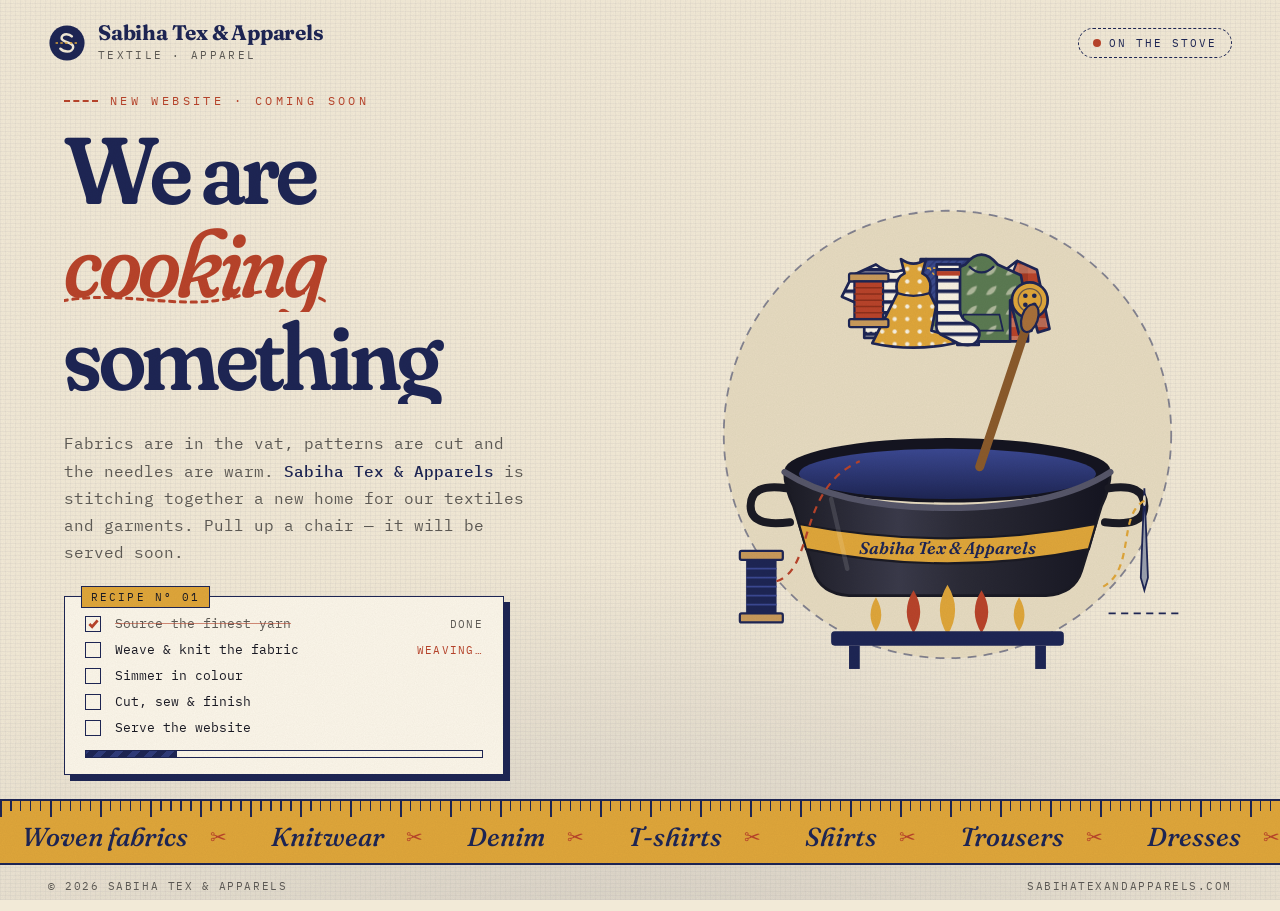
==== index.html @ 5efa870a "Add animated "We are cooking something" coming-soon page Textile and apparel items rise out of a dye" ====
<!doctype html>
<html lang="en">
<head>
  <meta charset="utf-8" />
  <meta name="viewport" content="width=device-width, initial-scale=1" />
  <title>Sabiha Tex &amp; Apparels — Something is cooking</title>
  <meta name="description" content="Sabiha Tex & Apparels — textiles and apparel. Our new website is being stitched together. Coming soon." />
  <meta name="theme-color" content="#1d2554" />
  <link rel="canonical" href="https://sabihatexandapparels.com/" />
  <meta property="og:title" content="Sabiha Tex & Apparels — We are cooking something" />
  <meta property="og:description" content="Textiles and apparel. Our new website is on the stove." />
  <meta property="og:url" content="https://sabihatexandapparels.com/" />
  <meta property="og:type" content="website" />
  <link rel="icon" href="favicon.svg" type="image/svg+xml" />
  <link rel="preconnect" href="https://fonts.googleapis.com" />
  <link rel="preconnect" href="https://fonts.gstatic.com" crossorigin />
  <link href="https://fonts.googleapis.com/css2?family=Fraunces:ital,opsz,wght,SOFT@0,9..144,400..800,100;1,9..144,400..800,100&family=IBM+Plex+Mono:wght@400;500&display=swap" rel="stylesheet" />
  <style>
    :root {
      --cotton: #f2ead7;
      --cotton-deep: #e6dbc1;
      --indigo: #1d2554;
      --indigo-soft: #2f3b7a;
      --madder: #b8432a;
      --turmeric: #dfa63a;
      --leaf: #5b7a52;
      --ink: #1a1a24;
      --muted: #5d5a55;
    }
    * { box-sizing: border-box; margin: 0; padding: 0; }
    html, body { height: 100%; }
    body {
      background: var(--cotton);
      color: var(--ink);
      font-family: "IBM Plex Mono", ui-monospace, monospace;
      overflow-x: hidden;
      min-height: 100svh;
      display: flex;
      flex-direction: column;
    }
    /* woven cotton texture */
    body::before {
      content: "";
      position: fixed; inset: 0; pointer-events: none; z-index: 0;
      background:
        repeating-linear-gradient(0deg, rgba(29,37,84,.035) 0 1px, transparent 1px 4px),
        repeating-linear-gradient(90deg, rgba(29,37,84,.03) 0 1px, transparent 1px 5px),
        radial-gradient(120% 80% at 50% 110%, rgba(29,37,84,.12), transparent 60%);
    }
    body::after {
      content: "";
      position: fixed; inset: 0; pointer-events: none; z-index: 50; opacity: .22; mix-blend-mode: multiply;
      background-image: url("data:image/svg+xml,%3Csvg xmlns='http://www.w3.org/2000/svg' width='160' height='160'%3E%3Cfilter id='n'%3E%3CfeTurbulence type='fractalNoise' baseFrequency='.9' numOctaves='2' stitchTiles='stitch'/%3E%3CfeColorMatrix values='0 0 0 0 0.4 0 0 0 0 0.35 0 0 0 0 0.3 0 0 0 .5 0'/%3E%3C/filter%3E%3Crect width='100%25' height='100%25' filter='url(%23n)'/%3E%3C/svg%3E");
    }

    header, main, footer { position: relative; z-index: 1; }

    header {
      display: flex; justify-content: space-between; align-items: center; gap: 16px;
      padding: 22px clamp(16px, 4vw, 48px);
      opacity: 0; animation: fadeDown .9s .1s ease-out forwards;
    }
    .brand { display: flex; align-items: center; gap: 12px; text-decoration: none; color: var(--indigo); }
    .brand svg { width: 38px; height: 38px; flex: none; }
    .brand b {
      font-family: "Fraunces", serif; font-weight: 700; font-size: clamp(17px, 2.2vw, 21px);
      letter-spacing: -.01em; line-height: 1; display: block;
    }
    .brand small { font-size: 10.5px; letter-spacing: .22em; text-transform: uppercase; color: var(--muted); }
    .status {
      display: inline-flex; align-items: center; gap: 8px;
      font-size: 11px; letter-spacing: .18em; text-transform: uppercase; color: var(--indigo);
      border: 1.5px dashed var(--indigo); border-radius: 999px; padding: 7px 14px; white-space: nowrap;
    }
    .status i { width: 8px; height: 8px; border-radius: 50%; background: var(--madder); animation: pulse 1.6s infinite; }

    main {
      flex: 1;
      display: grid;
      grid-template-columns: minmax(0, 1.05fr) minmax(0, 1fr);
      align-items: center;
      gap: clamp(16px, 4vw, 56px);
      padding: 8px clamp(16px, 5vw, 72px) 24px;
      max-width: 1320px; width: 100%; margin: 0 auto;
    }

    .eyebrow {
      font-size: 12px; letter-spacing: .28em; text-transform: uppercase; color: var(--madder);
      display: flex; align-items: center; gap: 12px; margin-bottom: 18px;
      opacity: 0; animation: fadeUp .8s .35s ease-out forwards;
    }
    .eyebrow::before { content: ""; width: 34px; border-top: 2px dashed var(--madder); }

    h1 {
      font-family: "Fraunces", serif;
      font-variation-settings: "SOFT" 100, "opsz" 144;
      font-weight: 600;
      font-size: clamp(46px, 7.4vw, 108px);
      line-height: .92;
      letter-spacing: -.035em;
      color: var(--indigo);
    }
    h1 .line { display: block; overflow: hidden; padding-bottom: .06em; }
    h1 .line span { display: inline-block; transform: translateY(105%); animation: rise-in 1s cubic-bezier(.2,.8,.2,1) forwards; }
    h1 .line:nth-child(1) span { animation-delay: .45s; }
    h1 .line:nth-child(2) span { animation-delay: .6s; }
    h1 .line:nth-child(3) span { animation-delay: .75s; }
    h1 em {
      font-style: italic; font-weight: 500; color: var(--madder);
      position: relative; display: inline-block;
    }
    .stitch-under {
      position: absolute; left: -2%; bottom: -.08em; width: 104%; height: .32em; overflow: visible;
    }
    .stitch-under path {
      fill: none; stroke: var(--madder); stroke-width: 3; stroke-linecap: round;
      stroke-dasharray: 9 7;
      -webkit-mask: none;
    }
    .stitch-under .reveal { stroke: var(--cotton); stroke-width: 7; stroke-dasharray: 520; stroke-dashoffset: 0; animation: unstitch 1.6s 1.3s ease-in-out forwards; }
    .dots::after { content: ""; animation: dots 1.8s steps(4) infinite; }

    .lede {
      margin-top: 26px; max-width: 46ch;
      font-size: clamp(14px, 1.35vw, 16px); line-height: 1.7; color: var(--muted);
      opacity: 0; animation: fadeUp .8s 1.1s ease-out forwards;
    }
    .lede strong { color: var(--indigo); font-weight: 500; }

    /* recipe card */
    .recipe {
      margin-top: 30px; max-width: 440px;
      background: #fbf6ea;
      border: 1.5px solid var(--indigo);
      box-shadow: 6px 6px 0 var(--indigo);
      padding: 18px 20px 16px;
      position: relative;
      opacity: 0; animation: fadeUp .8s 1.35s ease-out forwards;
    }
    .recipe::before {
      content: "RECIPE Nº 01"; position: absolute; top: -11px; left: 16px;
      background: var(--turmeric); color: var(--ink); font-size: 10.5px; letter-spacing: .2em; padding: 3px 9px;
      border: 1.5px solid var(--indigo);
    }
    .recipe ol { list-style: none; display: grid; gap: 9px; font-size: 13px; }
    .recipe li { display: grid; grid-template-columns: 20px 1fr auto; align-items: center; gap: 10px; color: var(--ink); }
    .recipe li .box {
      width: 16px; height: 16px; border: 1.5px solid var(--indigo); display: grid; place-items: center;
    }
    .recipe li .box svg { width: 11px; height: 11px; stroke: var(--madder); stroke-width: 3; fill: none; stroke-dasharray: 20; stroke-dashoffset: 20; }
    .recipe li.done .box svg { animation: tick .45s ease-out forwards; }
    .recipe li.done .txt { text-decoration: line-through; text-decoration-color: rgba(184,67,42,.6); color: var(--muted); }
    .recipe li .tag { font-size: 10.5px; letter-spacing: .12em; text-transform: uppercase; color: var(--muted); }
    .recipe li.active .tag { color: var(--madder); }
    .progress { margin-top: 14px; height: 8px; border: 1.5px solid var(--indigo); position: relative; overflow: hidden; }
    .progress b {
      position: absolute; inset: 0; width: 0%;
      background: repeating-linear-gradient(-45deg, var(--indigo) 0 6px, var(--indigo-soft) 6px 12px);
      transition: width .9s ease;
    }

    /* scene */
    .scene-wrap { position: relative; opacity: 0; animation: fadeIn 1.2s .5s ease-out forwards; }
    .scene { width: 100%; height: auto; display: block; max-height: 78svh; overflow: visible; }

    .garment { transform-box: fill-box; transform-origin: 50% 50%; animation: float-up 10s linear infinite; }
    .g1 { animation-delay: 0s; }
    .g2 { animation-delay: -1.7s; animation-duration: 11s; }
    .g3 { animation-delay: -3.4s; }
    .g4 { animation-delay: -5.1s; animation-duration: 12s; }
    .g5 { animation-delay: -6.8s; }
    .g6 { animation-delay: -8.5s; animation-duration: 11s; }
    .g7 { animation-delay: -4.2s; animation-duration: 9s; }
    .g8 { animation-delay: -9.3s; animation-duration: 10.5s; }

    .steam path { fill: none; stroke: var(--indigo); stroke-width: 3; stroke-linecap: round; opacity: 0; animation: steam 4.2s ease-in-out infinite; }
    .steam path:nth-child(2) { animation-delay: 1.4s; }
    .steam path:nth-child(3) { animation-delay: 2.8s; }

    .bubble { transform-box: fill-box; transform-origin: center; animation: bubble 2.4s ease-in infinite; opacity: 0; }
    .flame { transform-box: fill-box; transform-origin: 50% 100%; animation: flicker .5s ease-in-out infinite alternate; }
    .flame:nth-child(2) { animation-duration: .38s; }
    .flame:nth-child(3) { animation-duration: .45s; animation-delay: -.2s; }
    .flame:nth-child(4) { animation-duration: .42s; }
    .flame:nth-child(5) { animation-duration: .55s; animation-delay: -.1s; }
    .spoon { transform-box: view-box; transform-origin: 300px 330px; animation: stir 3.2s ease-in-out infinite; }
    .spool-thread { animation: unwind 3.2s linear infinite; }
    .needle { animation: sew 1.1s ease-in-out infinite; transform-box: fill-box; transform-origin: center; }
    .ripple { fill: none; stroke: #8f9ad1; stroke-width: 2; transform-box: fill-box; transform-origin: center; animation: ripple 3.2s ease-out infinite; opacity: 0; }
    .ripple.r2 { animation-delay: 1.6s; }
    .pot-shake { transform-box: view-box; transform-origin: 300px 470px; animation: jiggle 2.8s ease-in-out infinite; }

    /* tape measure marquee */
    footer { margin-top: auto; }
    .tape {
      background: var(--turmeric);
      border-top: 2px solid var(--indigo); border-bottom: 2px solid var(--indigo);
      overflow: hidden; position: relative;
    }
    .tape::before {
      content: ""; position: absolute; inset: 0 0 auto 0; height: 10px;
      background: repeating-linear-gradient(90deg, var(--indigo) 0 1.5px, transparent 1.5px 10px);
      -webkit-mask: linear-gradient(#000, #000); pointer-events: none;
    }
    .tape::after {
      content: ""; position: absolute; inset: 0 0 auto 0; height: 16px;
      background: repeating-linear-gradient(90deg, var(--indigo) 0 2px, transparent 2px 50px);
      pointer-events: none;
    }
    .tape-track { display: flex; width: max-content; animation: marquee 38s linear infinite; padding: 20px 0 10px; }
    .tape-track span {
      font-family: "Fraunces", serif; font-style: italic; font-weight: 500; font-size: clamp(18px, 2.2vw, 26px);
      color: var(--indigo); padding: 0 22px; white-space: nowrap; display: inline-flex; align-items: center; gap: 22px;
    }
    .tape-track span::after { content: "✂"; font-style: normal; font-size: .75em; color: var(--madder); }
    .foot {
      display: flex; justify-content: space-between; flex-wrap: wrap; gap: 8px 20px;
      padding: 14px clamp(16px, 4vw, 48px) 18px; font-size: 11px; letter-spacing: .14em; text-transform: uppercase; color: var(--muted);
    }

    /* keyframes */
    @keyframes fadeUp { from { opacity: 0; transform: translateY(14px); } to { opacity: 1; transform: none; } }
    @keyframes fadeDown { from { opacity: 0; transform: translateY(-10px); } to { opacity: 1; transform: none; } }
    @keyframes fadeIn { to { opacity: 1; } }
    @keyframes rise-in { to { transform: translateY(0); } }
    @keyframes unstitch { to { stroke-dashoffset: -520; } }
    @keyframes dots { 0% { content: ""; } 25% { content: "."; } 50% { content: ".."; } 75% { content: "..."; } }
    @keyframes pulse { 0%,100% { transform: scale(1); opacity: 1; } 50% { transform: scale(.6); opacity: .5; } }
    @keyframes tick { to { stroke-dashoffset: 0; } }
    @keyframes float-up {
      0%   { transform: translate(0, 250px) rotate(0deg) scale(.7); opacity: 0; }
      8%   { opacity: 1; }
      30%  { transform: translate(-22px, 120px) rotate(-9deg) scale(.95); }
      55%  { transform: translate(18px, 0px) rotate(8deg) scale(1); }
      80%  { transform: translate(-12px, -110px) rotate(-6deg) scale(1); opacity: 1; }
      100% { transform: translate(8px, -200px) rotate(5deg) scale(.95); opacity: 0; }
    }
    @keyframes steam {
      0% { opacity: 0; transform: translateY(20px); stroke-dashoffset: 0; }
      30% { opacity: .35; }
      100% { opacity: 0; transform: translateY(-90px); }
    }
    @keyframes bubble {
      0% { opacity: 0; transform: scale(.2); }
      40% { opacity: 1; }
      85% { opacity: 1; transform: scale(1.1); }
      100% { opacity: 0; transform: scale(1.6); }
    }
    @keyframes flicker { from { transform: scaleY(.8) scaleX(1.05); } to { transform: scaleY(1.15) scaleX(.92); } }
    @keyframes stir { 0%,100% { transform: rotate(-9deg); } 50% { transform: rotate(9deg); } }
    @keyframes unwind { to { stroke-dashoffset: -60; } }
    @keyframes sew { 0%,100% { transform: translateY(-6px); } 50% { transform: translateY(8px); } }
    @keyframes ripple { 0% { opacity: .9; transform: scale(.3); } 100% { opacity: 0; transform: scale(1.4); } }
    @keyframes jiggle { 0%,100% { transform: rotate(0); } 46% { transform: rotate(0); } 50% { transform: rotate(-.8deg); } 54% { transform: rotate(.8deg); } 58% { transform: rotate(0); } }
    @keyframes marquee { to { transform: translateX(-50%); } }

    @media (max-width: 860px) {
      main { grid-template-columns: 1fr; padding-top: 4px; }
      .scene-wrap { order: -1; max-width: 460px; margin: 0 auto; width: 100%; }
      .scene { max-height: 46svh; }
      .recipe { max-width: none; }
      .status span { display: none; }
    }
    @media (max-width: 420px) {
      .brand small { letter-spacing: .12em; }
    }
    @media (prefers-reduced-motion: reduce) {
      *, *::before, *::after { animation-duration: .01ms !important; animation-iteration-count: 1 !important; }
      .garment { animation: none; }
      .tape-track { animation: none; }
    }
  </style>
</head>
<body>
  <header>
    <a class="brand" href="/" aria-label="Sabiha Tex &amp; Apparels home">
      <svg viewBox="0 0 40 40" aria-hidden="true">
        <circle cx="20" cy="20" r="18.5" fill="#1d2554"/>
        <path d="M13 26c2 2.2 4.4 3 7.2 3 3.6 0 6.3-1.9 6.3-4.9 0-6-12.2-3.9-12.2-9.4 0-2.4 2.2-4 5.2-4 2.3 0 4.2.8 5.6 2.3" fill="none" stroke="#f2ead7" stroke-width="2.6" stroke-linecap="round"/>
        <path d="M8 20h24" stroke="#dfa63a" stroke-width="1.6" stroke-dasharray="2.5 2.5"/>
      </svg>
      <span>
        <b>Sabiha Tex &amp; Apparels</b>
        <small>Textile · Apparel</small>
      </span>
    </a>
    <div class="status" role="status"><i></i><span>On the stove</span></div>
  </header>

  <main>
    <section>
      <p class="eyebrow">New website · coming soon</p>
      <h1 aria-label="We are cooking something">
        <span class="line"><span>We are</span></span>
        <span class="line"><span><em>cooking
          <svg class="stitch-under" viewBox="0 0 400 30" preserveAspectRatio="none" aria-hidden="true">
            <path d="M4 18 C 90 6, 180 28, 260 14 S 380 12, 396 18"/>
            <path class="reveal" d="M4 18 C 90 6, 180 28, 260 14 S 380 12, 396 18"/>
          </svg></em></span></span>
        <span class="line"><span>something<span class="dots" aria-hidden="true"></span></span></span>
      </h1>
      <p class="lede">
        Fabrics are in the vat, patterns are cut and the needles are warm.
        <strong>Sabiha Tex &amp; Apparels</strong> is stitching together a new home for our
        textiles and garments. Pull up a chair — it will be served soon.
      </p>

      <div class="recipe" aria-label="Progress">
        <ol id="recipe">
          <li><span class="box"><svg viewBox="0 0 12 12"><path d="M1.5 6.5l3 3 6-7"/></svg></span><span class="txt">Source the finest yarn</span><span class="tag">done</span></li>
          <li><span class="box"><svg viewBox="0 0 12 12"><path d="M1.5 6.5l3 3 6-7"/></svg></span><span class="txt">Weave &amp; knit the fabric</span><span class="tag">done</span></li>
          <li><span class="box"><svg viewBox="0 0 12 12"><path d="M1.5 6.5l3 3 6-7"/></svg></span><span class="txt">Simmer in colour</span><span class="tag">done</span></li>
          <li><span class="box"><svg viewBox="0 0 12 12"><path d="M1.5 6.5l3 3 6-7"/></svg></span><span class="txt">Cut, sew &amp; finish</span><span class="tag">done</span></li>
          <li><span class="box"><svg viewBox="0 0 12 12"><path d="M1.5 6.5l3 3 6-7"/></svg></span><span class="txt">Serve the website</span><span class="tag">soon</span></li>
        </ol>
        <div class="progress" aria-hidden="true"><b id="bar"></b></div>
      </div>
    </section>

    <div class="scene-wrap" aria-hidden="true">
      <svg class="scene" viewBox="0 0 600 600" xmlns="http://www.w3.org/2000/svg">
        <defs>
          <pattern id="stripes" width="12" height="12" patternUnits="userSpaceOnUse" patternTransform="rotate(0)">
            <rect width="12" height="12" fill="#f7f1e2"/>
            <rect width="12" height="4" fill="#1d2554"/>
          </pattern>
          <pattern id="check" width="20" height="20" patternUnits="userSpaceOnUse">
            <rect width="20" height="20" fill="#b8432a"/>
            <rect width="10" height="20" fill="#9a3520" opacity=".7"/>
            <rect width="20" height="10" fill="#f2ead7" opacity=".28"/>
          </pattern>
          <pattern id="dots" width="14" height="14" patternUnits="userSpaceOnUse">
            <rect width="14" height="14" fill="#dfa63a"/>
            <circle cx="7" cy="7" r="2.4" fill="#f7f1e2"/>
          </pattern>
          <pattern id="denim" width="6" height="6" patternUnits="userSpaceOnUse" patternTransform="rotate(45)">
            <rect width="6" height="6" fill="#3a4a8c"/>
            <rect width="2" height="6" fill="#2f3b7a"/>
          </pattern>
          <pattern id="leafprint" width="22" height="22" patternUnits="userSpaceOnUse">
            <rect width="22" height="22" fill="#5b7a52"/>
            <path d="M5 16c3-8 9-10 12-10-1 6-5 11-12 10z" fill="#f2ead7" opacity=".55"/>
          </pattern>
          <linearGradient id="liquid" x1="0" y1="0" x2="0" y2="1">
            <stop offset="0" stop-color="#3b4892"/>
            <stop offset="1" stop-color="#1d2554"/>
          </linearGradient>
          <linearGradient id="potBody" x1="0" y1="0" x2="1" y2="0">
            <stop offset="0" stop-color="#1a1a24"/>
            <stop offset=".35" stop-color="#3a3a4a"/>
            <stop offset=".55" stop-color="#2a2a36"/>
            <stop offset="1" stop-color="#141420"/>
          </linearGradient>
          <clipPath id="aboveSurface">
            <rect x="-100" y="-200" width="800" height="545"/>
            <ellipse cx="300" cy="345" rx="158" ry="26"/>
          </clipPath>
        </defs>

        <!-- backdrop circle -->
        <circle cx="300" cy="300" r="250" fill="#e6dbc1"/>
        <circle cx="300" cy="300" r="250" fill="none" stroke="#1d2554" stroke-width="2" stroke-dasharray="10 8" opacity=".5"/>

        <!-- steam -->
        <g class="steam">
          <path d="M240 300 q-18 -30 0 -60 q18 -30 0 -60" stroke-dasharray="6 10"/>
          <path d="M300 290 q-18 -30 0 -60 q18 -30 0 -60"/>
          <path d="M360 300 q-18 -30 0 -60 q18 -30 0 -60" stroke-dasharray="6 10"/>
        </g>

        <g class="pot-shake">
          <!-- pot back rim + liquid -->
          <ellipse cx="300" cy="340" rx="182" ry="36" fill="#141420"/>
          <ellipse cx="300" cy="344" rx="166" ry="28" fill="url(#liquid)"/>
          <ellipse class="ripple" cx="300" cy="346" rx="80" ry="12"/>
          <ellipse class="ripple r2" cx="300" cy="346" rx="80" ry="12"/>

          <!-- rising garments, clipped at the dye surface -->
          <g clip-path="url(#aboveSurface)">
            <!-- T-shirt (stripes) -->
            <g transform="translate(240 150)">
              <g class="garment g1">
                <path d="M-20 -40 L-46 -28 L-58 -4 L-40 4 L-33 -7 L-33 42 L33 42 L33 -7 L40 4 L58 -4 L46 -28 L20 -40 Q0 -24 -20 -40Z" fill="url(#stripes)" stroke="#1d2554" stroke-width="3" stroke-linejoin="round"/>
                <path d="M-33 36 H33" stroke="#1d2554" stroke-width="1.5" stroke-dasharray="3 3"/>
              </g>
            </g>
            <!-- Shirt (check) -->
            <g transform="translate(360 150)">
              <g class="garment g2">
                <path d="M-18 -44 L-40 -34 L-54 32 L-41 36 L-30 -4 L-30 46 L30 46 L30 -4 L41 36 L54 32 L40 -34 L18 -44 L0 -30Z" fill="url(#check)" stroke="#1d2554" stroke-width="3" stroke-linejoin="round"/>
                <path d="M-18 -44 L0 -30 L-8 -18Z M18 -44 L0 -30 L8 -18Z" fill="#f2ead7" stroke="#1d2554" stroke-width="2.5" stroke-linejoin="round"/>
                <path d="M0 -30 V46" stroke="#1d2554" stroke-width="2"/>
                <circle cx="5" cy="-10" r="2.2" fill="#f2ead7"/><circle cx="5" cy="6" r="2.2" fill="#f2ead7"/><circle cx="5" cy="22" r="2.2" fill="#f2ead7"/><circle cx="5" cy="38" r="2.2" fill="#f2ead7"/>
              </g>
            </g>
            <!-- Trousers (denim) -->
            <g transform="translate(300 150)">
              <g class="garment g3">
                <path d="M-30 -46 L30 -46 L35 50 L11 50 L0 -8 L-11 50 L-35 50Z" fill="url(#denim)" stroke="#1d2554" stroke-width="3" stroke-linejoin="round"/>
                <path d="M-30 -36 H30" stroke="#dfa63a" stroke-width="2" stroke-dasharray="4 3"/>
                <path d="M-20 -36 q6 12 16 12 M20 -36 q-6 12 -16 12" fill="none" stroke="#dfa63a" stroke-width="1.6" stroke-dasharray="3 3"/>
              </g>
            </g>
            <!-- Dress (dots) -->
            <g transform="translate(262 150)">
              <g class="garment g4">
                <path d="M-14 -46 L-10 -30 Q-22 -24 -18 -8 L-46 48 Q0 58 46 48 L18 -8 Q22 -24 10 -30 L14 -46 Q0 -36 -14 -46Z" fill="url(#dots)" stroke="#1d2554" stroke-width="3" stroke-linejoin="round"/>
                <path d="M-18 -8 Q0 -2 18 -8" fill="none" stroke="#1d2554" stroke-width="2.5"/>
              </g>
            </g>
            <!-- Hoodie (leaf print) -->
            <g transform="translate(338 150)">
              <g class="garment g5">
                <path d="M-18 -40 Q0 -62 18 -40 L44 -28 L56 34 L42 38 L32 0 L32 46 L-32 46 L-32 0 L-42 38 L-56 34 L-44 -28Z" fill="url(#leafprint)" stroke="#1d2554" stroke-width="3" stroke-linejoin="round"/>
                <path d="M-14 -38 Q0 -24 14 -38" fill="none" stroke="#1d2554" stroke-width="2.5"/>
                <path d="M-20 16 H20 L24 34 H-24Z" fill="none" stroke="#1d2554" stroke-width="2"/>
              </g>
            </g>
            <!-- Thread spool -->
            <g transform="translate(212 150)">
              <g class="garment g6">
                <rect x="-22" y="-30" width="44" height="9" rx="2" fill="#c89a5b" stroke="#1d2554" stroke-width="2.5"/>
                <rect x="-22" y="21" width="44" height="9" rx="2" fill="#c89a5b" stroke="#1d2554" stroke-width="2.5"/>
                <rect x="-16" y="-21" width="32" height="42" fill="#b8432a" stroke="#1d2554" stroke-width="2.5"/>
                <path d="M-16 -14 H16 M-16 -7 H16 M-16 0 H16 M-16 7 H16 M-16 14 H16" stroke="#8c2f1b" stroke-width="1.5"/>
              </g>
            </g>
            <!-- Button -->
            <g transform="translate(392 150)">
              <g class="garment g7">
                <circle r="20" fill="#dfa63a" stroke="#1d2554" stroke-width="3"/>
                <circle r="13" fill="none" stroke="#1d2554" stroke-width="1.5" opacity=".6"/>
                <circle cx="-5" cy="-5" r="2.6" fill="#1d2554"/><circle cx="5" cy="-5" r="2.6" fill="#1d2554"/>
                <circle cx="-5" cy="5" r="2.6" fill="#1d2554"/><circle cx="5" cy="5" r="2.6" fill="#1d2554"/>
              </g>
            </g>
            <!-- Sock -->
            <g transform="translate(300 150)">
              <g class="garment g8">
                <path d="M-12 -40 H14 V10 Q14 22 26 26 Q40 32 34 44 Q28 54 12 48 L-8 38 Q-14 34 -12 24Z" fill="url(#stripes)" stroke="#1d2554" stroke-width="3" stroke-linejoin="round"/>
                <path d="M-12 -30 H14" stroke="#b8432a" stroke-width="5"/>
              </g>
            </g>
          </g>

          <!-- bubbles on surface -->
          <circle class="bubble" cx="230" cy="348" r="7" fill="none" stroke="#9aa5de" stroke-width="2" style="animation-delay:.2s"/>
          <circle class="bubble" cx="372" cy="342" r="5" fill="none" stroke="#9aa5de" stroke-width="2" style="animation-delay:1.1s"/>
          <circle class="bubble" cx="318" cy="356" r="6" fill="none" stroke="#9aa5de" stroke-width="2" style="animation-delay:1.7s"/>
          <circle class="bubble" cx="268" cy="336" r="4" fill="none" stroke="#9aa5de" stroke-width="2" style="animation-delay:.7s"/>

          <!-- wooden spoon stirring -->
          <g class="spoon">
            <path d="M388 180 L336 336" stroke="#8a5a2b" stroke-width="10" stroke-linecap="round"/>
            <path d="M388 180 L336 336" stroke="#1d2554" stroke-width="10" stroke-linecap="round" fill="none" opacity=".0"/>
            <ellipse cx="392" cy="170" rx="9" ry="16" transform="rotate(18 392 170)" fill="#a8703a" stroke="#1d2554" stroke-width="2.5"/>
          </g>

          <!-- pot front -->
          <path d="M118 342 Q118 360 128 380 L150 452 Q158 478 190 480 L410 480 Q442 478 450 452 L472 380 Q482 360 482 342 Q420 382 300 382 Q180 382 118 342Z" fill="url(#potBody)" stroke="#1a1a24" stroke-width="3"/>
          <path d="M118 342 Q180 382 300 382 Q420 382 482 342" fill="none" stroke="#565669" stroke-width="7" stroke-linecap="round"/>
          <!-- label band -->
          <path d="M134 400 Q300 432 466 400 L458 428 Q300 460 142 428Z" fill="#dfa63a" stroke="#1a1a24" stroke-width="2.5"/>
          <text x="300" y="434" text-anchor="middle" font-family="Fraunces, serif" font-style="italic" font-weight="600" font-size="19" fill="#1d2554">Sabiha Tex &amp; Apparels</text>
          <!-- handles -->
          <path d="M120 360 q-40 -6 -40 20 q0 24 44 18" fill="none" stroke="#1a1a24" stroke-width="9" stroke-linecap="round"/>
          <path d="M480 360 q40 -6 40 20 q0 24 -44 18" fill="none" stroke="#1a1a24" stroke-width="9" stroke-linecap="round"/>
          <path d="M170 372 L188 450" stroke="#ffffff" stroke-width="5" stroke-linecap="round" opacity=".12"/>
        </g>

        <!-- stove + flames -->
        <g>
          <g>
            <path class="flame" d="M220 520 q-12 -18 0 -38 q12 20 0 38z" fill="#dfa63a"/>
            <path class="flame" d="M262 522 q-15 -24 0 -48 q15 24 0 48z" fill="#b8432a"/>
            <path class="flame" d="M300 524 q-17 -28 0 -56 q17 28 0 56z" fill="#dfa63a"/>
            <path class="flame" d="M338 522 q-15 -24 0 -48 q15 24 0 48z" fill="#b8432a"/>
            <path class="flame" d="M380 520 q-12 -18 0 -38 q12 20 0 38z" fill="#dfa63a"/>
          </g>
          <rect x="170" y="520" width="260" height="16" rx="4" fill="#1d2554"/>
          <rect x="190" y="536" width="12" height="26" fill="#1d2554"/>
          <rect x="398" y="536" width="12" height="26" fill="#1d2554"/>
        </g>

        <!-- spool with thread running on the side -->
        <g transform="translate(92 470)">
          <rect x="-24" y="-40" width="48" height="10" rx="2" fill="#c89a5b" stroke="#1d2554" stroke-width="2.5"/>
          <rect x="-24" y="30" width="48" height="10" rx="2" fill="#c89a5b" stroke="#1d2554" stroke-width="2.5"/>
          <rect x="-17" y="-30" width="34" height="60" fill="#1d2554"/>
          <path d="M-17 -20 H17 M-17 -10 H17 M-17 0 H17 M-17 10 H17 M-17 20 H17" stroke="#3b4892" stroke-width="2"/>
          <path class="spool-thread" d="M17 -6 C 60 -20, 40 -110, 110 -140" fill="none" stroke="#b8432a" stroke-width="2.5" stroke-dasharray="8 7"/>
        </g>
        <!-- needle sewing on the right -->
        <g transform="translate(520 430)">
          <g class="needle">
            <path d="M0 -70 L4 30 L0 44 L-4 30Z" fill="#9aa0ae" stroke="#1d2554" stroke-width="2"/>
            <ellipse cx="0" cy="-56" rx="1.6" ry="6" fill="#e6dbc1"/>
          </g>
          <path d="M0 -56 C -30 -40, -10 20, -46 40" fill="none" stroke="#dfa63a" stroke-width="2.5" stroke-dasharray="7 6"/>
          <path d="M-40 70 H40" stroke="#1d2554" stroke-width="2" stroke-dasharray="8 6"/>
        </g>
      </svg>
    </div>
  </main>

  <footer>
    <div class="tape" aria-hidden="true">
      <div class="tape-track">
        <span>Woven fabrics</span><span>Knitwear</span><span>Denim</span><span>T-shirts</span><span>Shirts</span><span>Trousers</span><span>Dresses</span><span>Hoodies</span><span>Yarn &amp; thread</span><span>Finishing</span>
        <span>Woven fabrics</span><span>Knitwear</span><span>Denim</span><span>T-shirts</span><span>Shirts</span><span>Trousers</span><span>Dresses</span><span>Hoodies</span><span>Yarn &amp; thread</span><span>Finishing</span>
      </div>
    </div>
    <div class="foot">
      <span>© <span id="yr">2026</span> Sabiha Tex &amp; Apparels</span>
      <span>sabihatexandapparels.com</span>
    </div>
  </footer>

  <script>
    document.getElementById("yr").textContent = new Date().getFullYear();
    // Recipe steps tick off one by one, then loop.
    (function () {
      var items = Array.prototype.slice.call(document.querySelectorAll("#recipe li"));
      var bar = document.getElementById("bar");
      var reduce = window.matchMedia && window.matchMedia("(prefers-reduced-motion: reduce)").matches;
      var tags = ["done", "done", "done", "done", "soon"];
      var labels = ["sourcing…", "weaving…", "simmering…", "stitching…", "plating…"];
      function render(step) {
        items.forEach(function (li, i) {
          var tag = li.querySelector(".tag");
          li.classList.toggle("done", i < step && i < 4);
          li.classList.toggle("active", i === step);
          tag.textContent = i < step ? tags[i] : i === step ? labels[i] : "";
        });
        bar.style.width = Math.min(92, step * 23) + "%";
      }
      if (reduce) { render(4); return; }
      var step = 0;
      render(step);
      setTimeout(function loop() {
        step = step >= 4 ? 0 : step + 1;
        render(step);
        setTimeout(loop, step === 4 ? 4200 : 1500);
      }, 1800);
    })();
  </script>
</body>
</html>
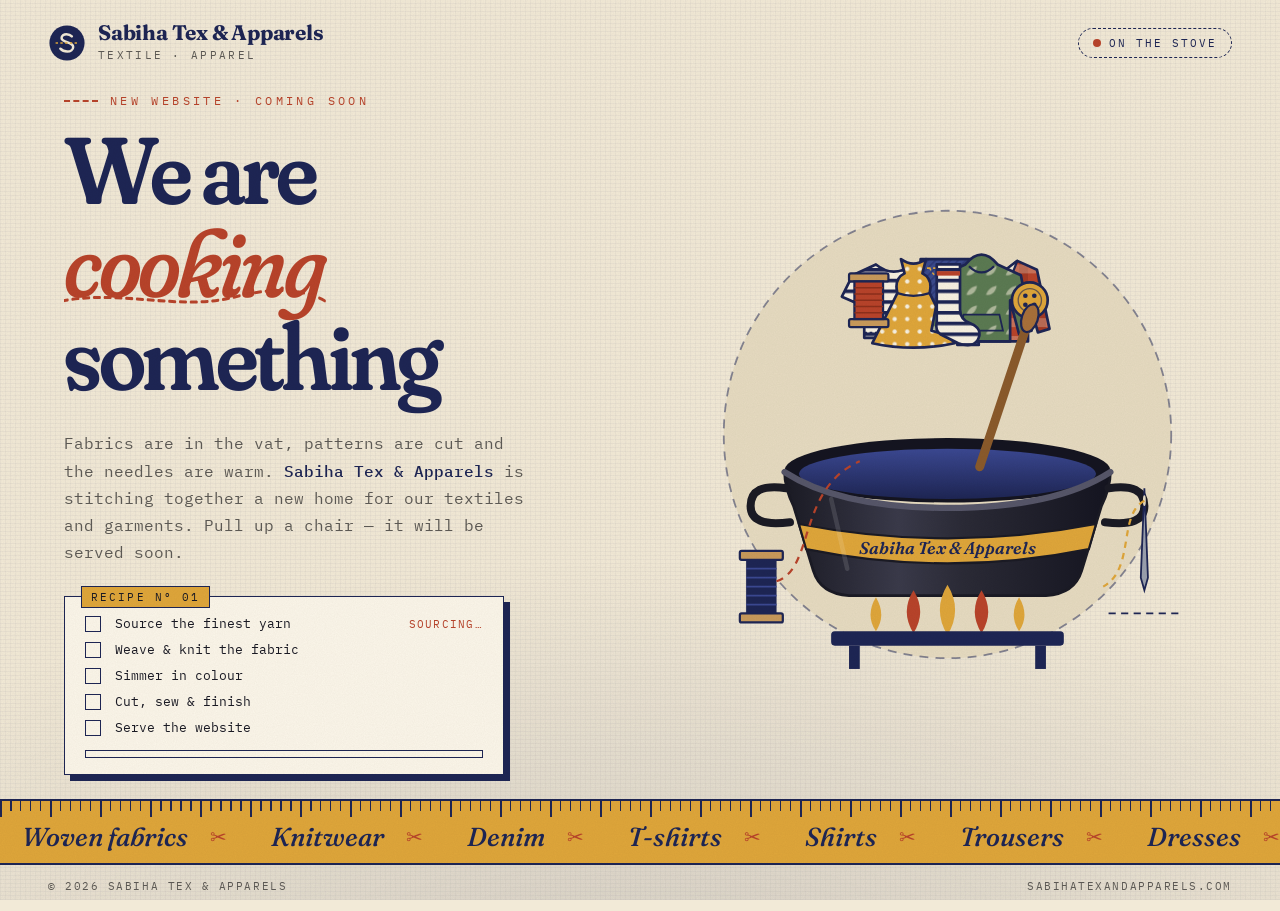
==== commit d2e70443: "Fix clipped descenders in headline reveal animation Co-Authored-By: Claude Opus 5 <noreply@anthropic" ====
--- a/index.html
+++ b/index.html
@@ -100,7 +100,7 @@
       letter-spacing: -.035em;
       color: var(--indigo);
     }
-    h1 .line { display: block; overflow: hidden; padding-bottom: .06em; }
+    h1 .line { display: block; overflow: hidden; padding-bottom: .2em; margin-bottom: -.14em; }
     h1 .line span { display: inline-block; transform: translateY(105%); animation: rise-in 1s cubic-bezier(.2,.8,.2,1) forwards; }
     h1 .line:nth-child(1) span { animation-delay: .45s; }
     h1 .line:nth-child(2) span { animation-delay: .6s; }
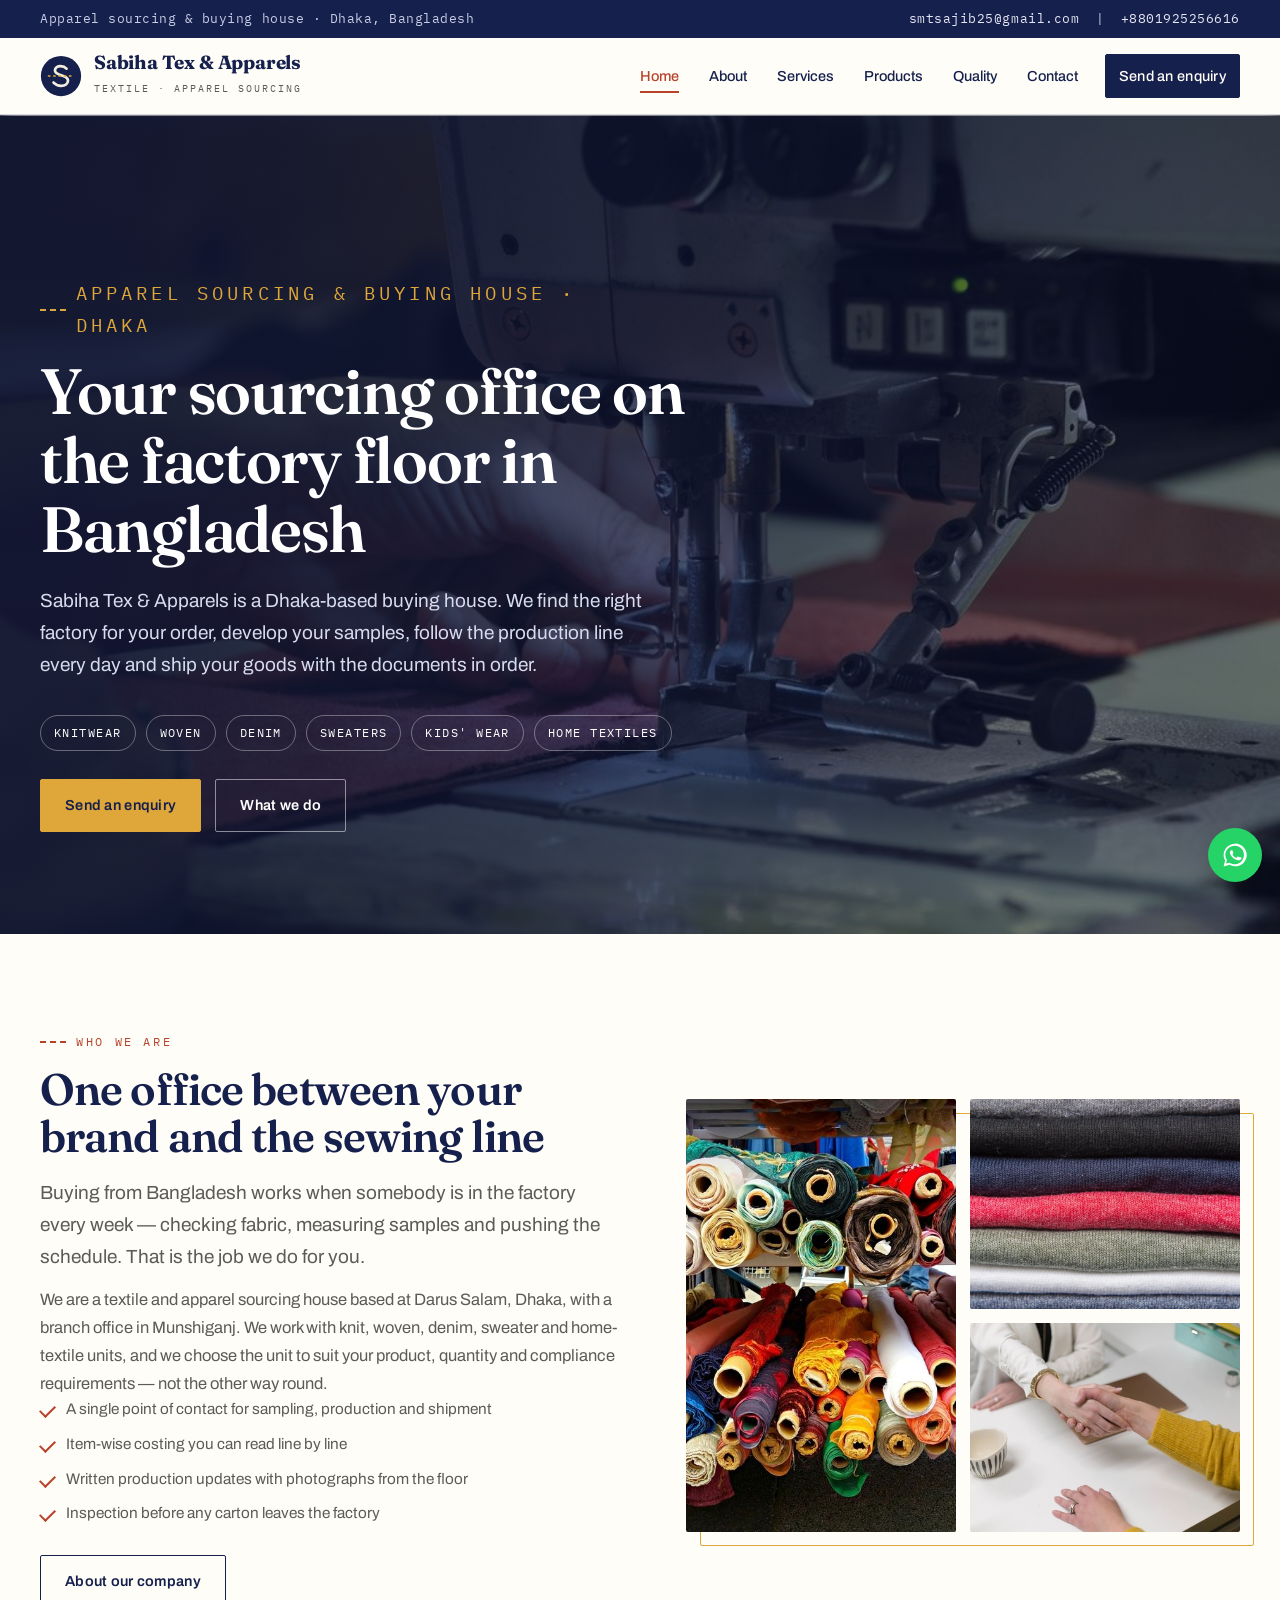
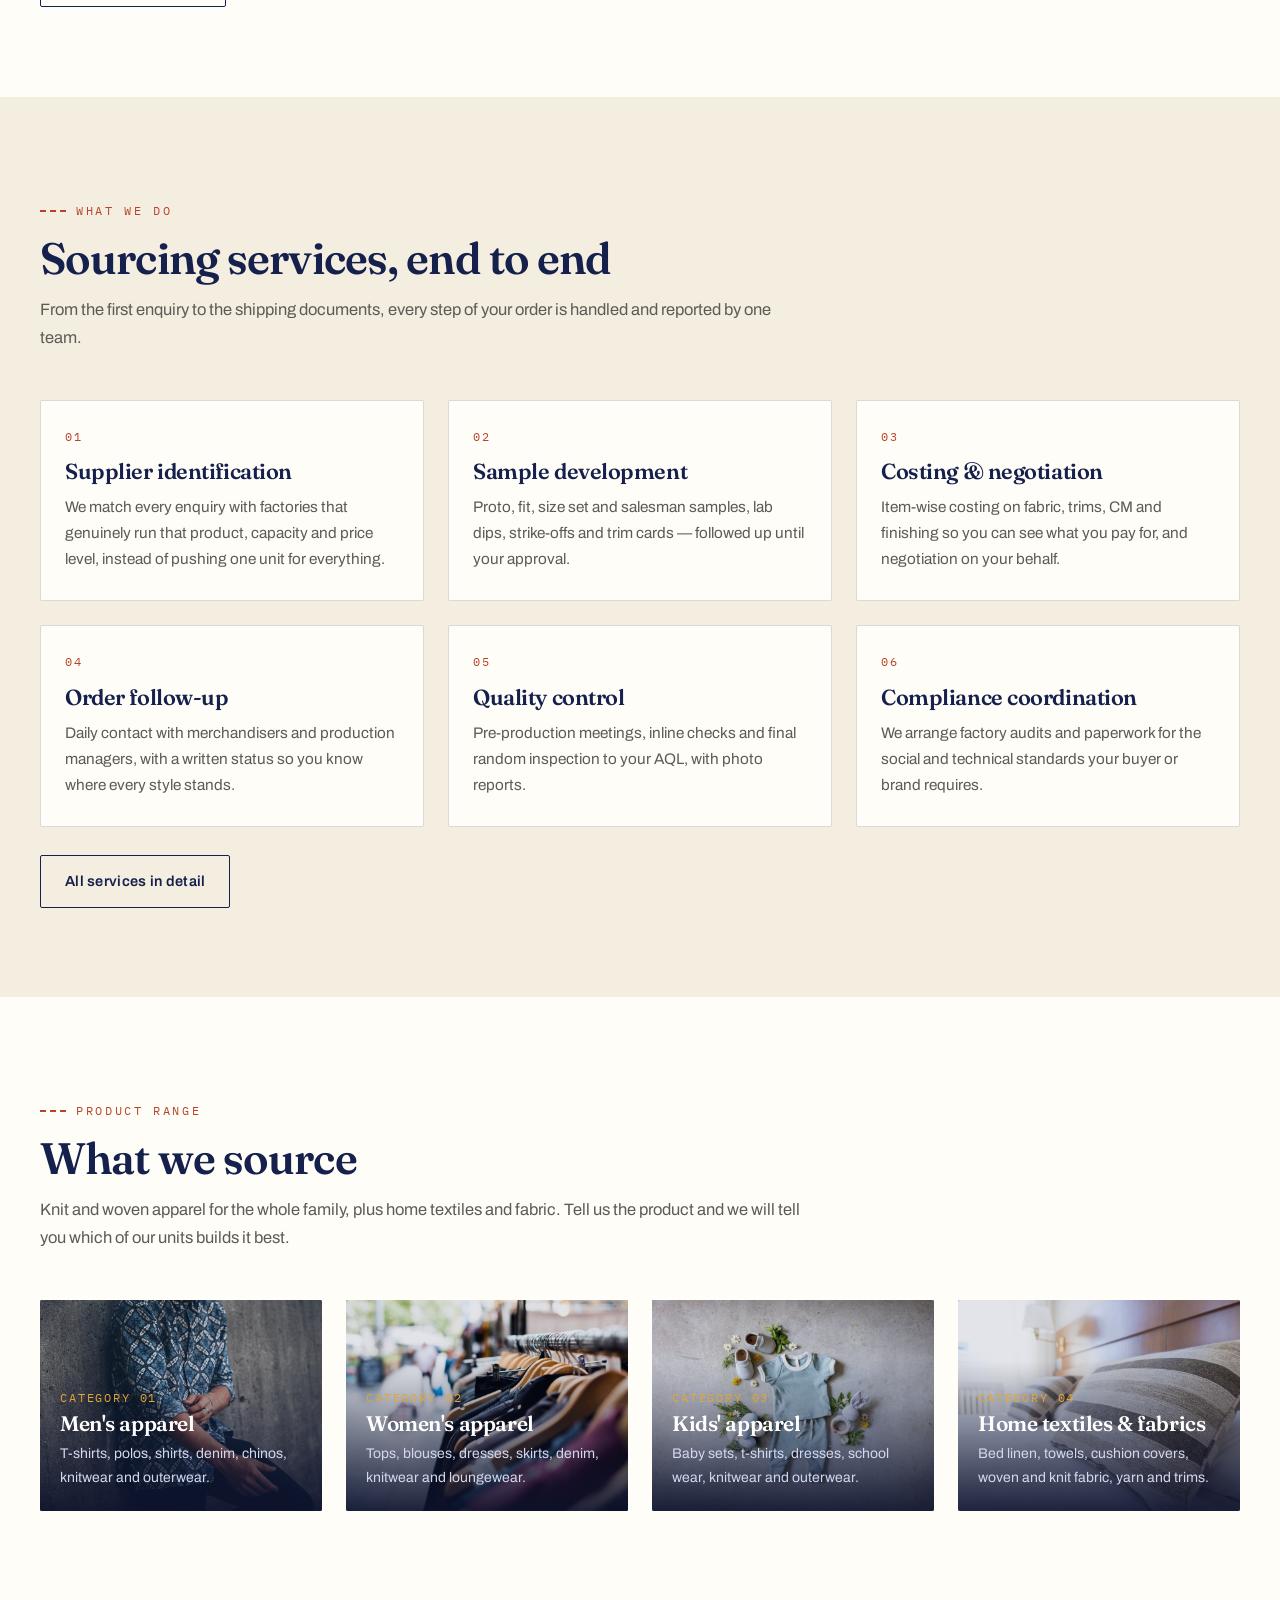
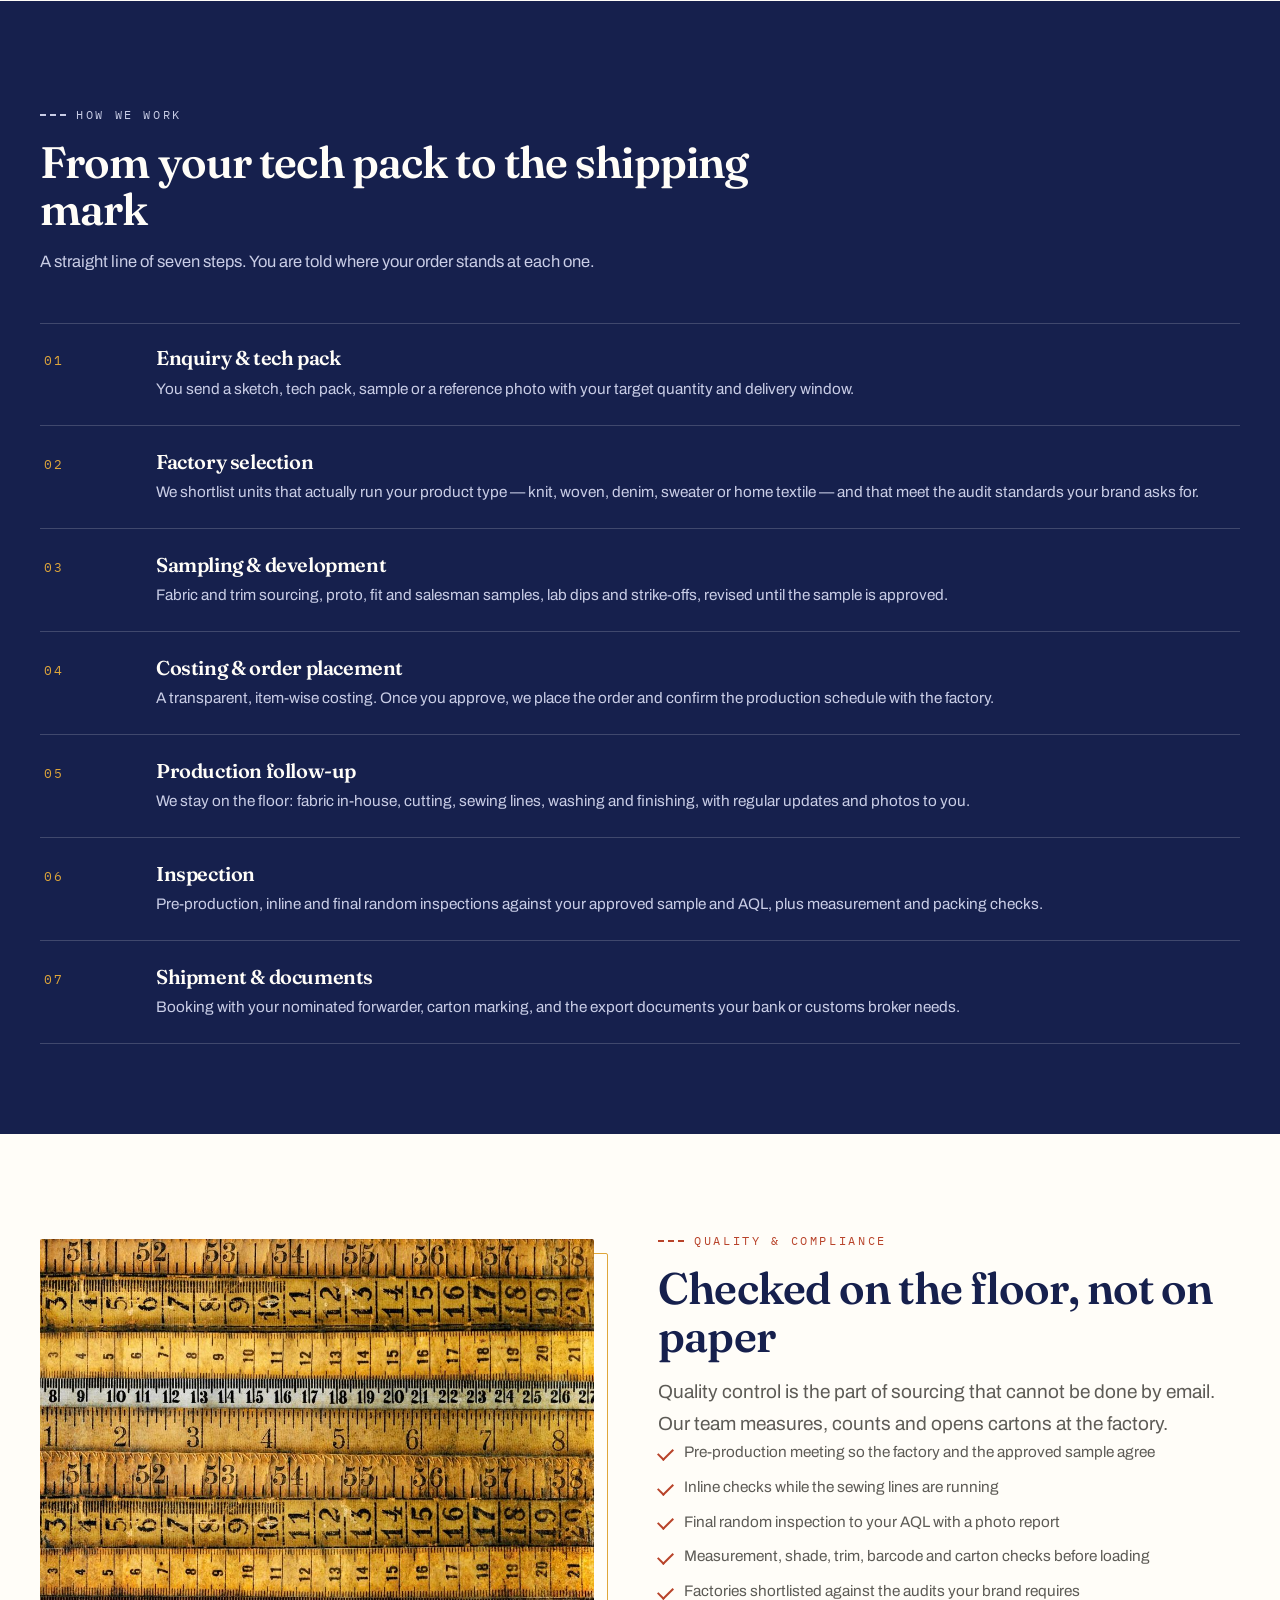
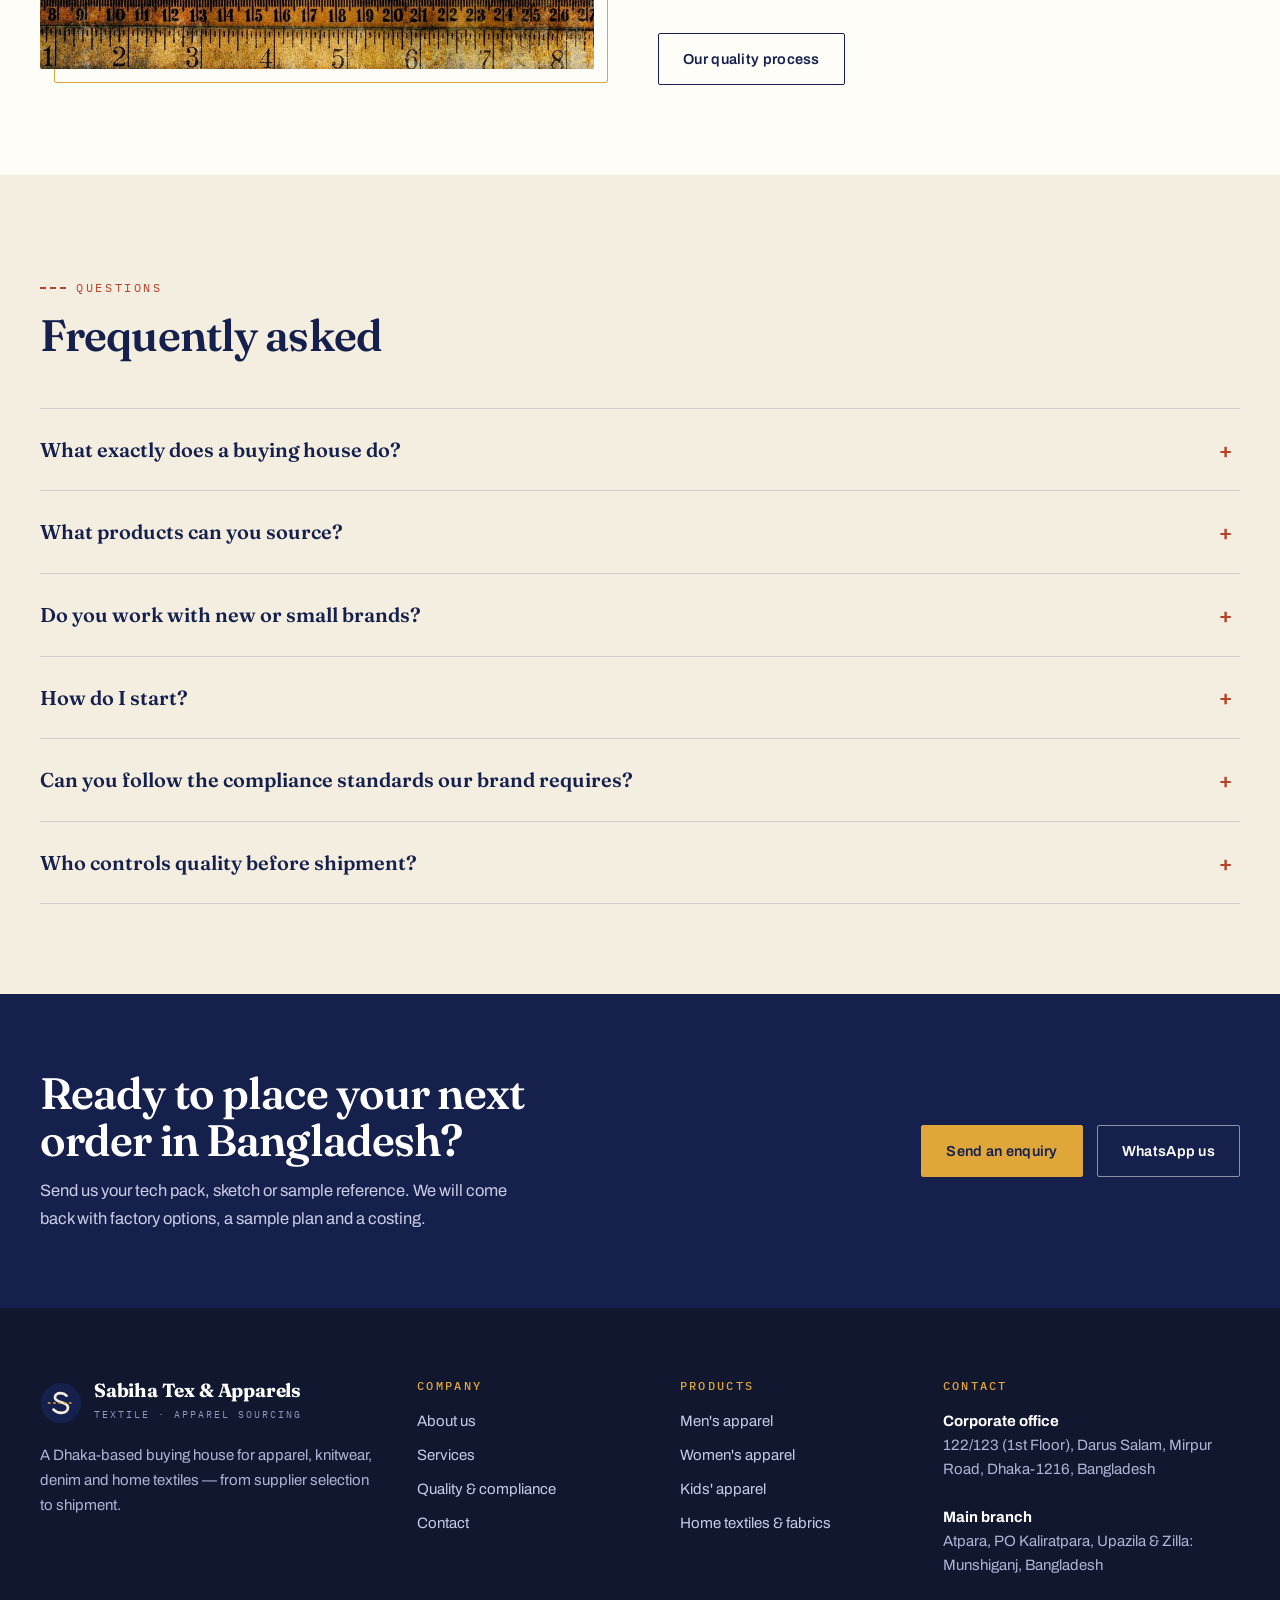
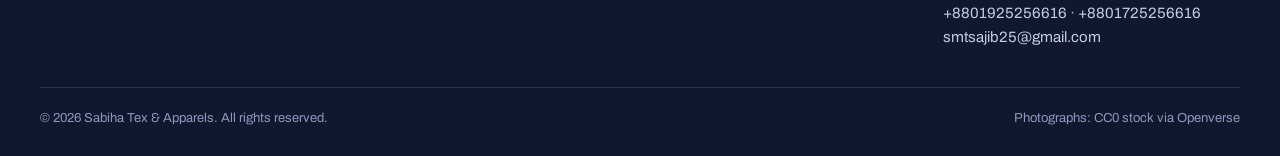
==== commit b0705c5d: "Build the full multi-page site Replaces the coming-soon placeholder with ten pages modelled on the p" ====
--- a/index.html
+++ b/index.html
@@ -1,548 +1,296 @@
 <!doctype html>
 <html lang="en">
 <head>
-  <meta charset="utf-8" />
-  <meta name="viewport" content="width=device-width, initial-scale=1" />
-  <title>Sabiha Tex &amp; Apparels — Something is cooking</title>
-  <meta name="description" content="Sabiha Tex & Apparels — textiles and apparel. Our new website is being stitched together. Coming soon." />
-  <meta name="theme-color" content="#1d2554" />
-  <link rel="canonical" href="https://sabihatexandapparels.com/" />
-  <meta property="og:title" content="Sabiha Tex & Apparels — We are cooking something" />
-  <meta property="og:description" content="Textiles and apparel. Our new website is on the stove." />
-  <meta property="og:url" content="https://sabihatexandapparels.com/" />
-  <meta property="og:type" content="website" />
-  <link rel="icon" href="favicon.svg" type="image/svg+xml" />
-  <link rel="preconnect" href="https://fonts.googleapis.com" />
-  <link rel="preconnect" href="https://fonts.gstatic.com" crossorigin />
-  <link href="https://fonts.googleapis.com/css2?family=Fraunces:ital,opsz,wght,SOFT@0,9..144,400..800,100;1,9..144,400..800,100&family=IBM+Plex+Mono:wght@400;500&display=swap" rel="stylesheet" />
-  <style>
-    :root {
-      --cotton: #f2ead7;
-      --cotton-deep: #e6dbc1;
-      --indigo: #1d2554;
-      --indigo-soft: #2f3b7a;
-      --madder: #b8432a;
-      --turmeric: #dfa63a;
-      --leaf: #5b7a52;
-      --ink: #1a1a24;
-      --muted: #5d5a55;
-    }
-    * { box-sizing: border-box; margin: 0; padding: 0; }
-    html, body { height: 100%; }
-    body {
-      background: var(--cotton);
-      color: var(--ink);
-      font-family: "IBM Plex Mono", ui-monospace, monospace;
-      overflow-x: hidden;
-      min-height: 100svh;
-      display: flex;
-      flex-direction: column;
-    }
-    /* woven cotton texture */
-    body::before {
-      content: "";
-      position: fixed; inset: 0; pointer-events: none; z-index: 0;
-      background:
-        repeating-linear-gradient(0deg, rgba(29,37,84,.035) 0 1px, transparent 1px 4px),
-        repeating-linear-gradient(90deg, rgba(29,37,84,.03) 0 1px, transparent 1px 5px),
-        radial-gradient(120% 80% at 50% 110%, rgba(29,37,84,.12), transparent 60%);
-    }
-    body::after {
-      content: "";
-      position: fixed; inset: 0; pointer-events: none; z-index: 50; opacity: .22; mix-blend-mode: multiply;
-      background-image: url("data:image/svg+xml,%3Csvg xmlns='http://www.w3.org/2000/svg' width='160' height='160'%3E%3Cfilter id='n'%3E%3CfeTurbulence type='fractalNoise' baseFrequency='.9' numOctaves='2' stitchTiles='stitch'/%3E%3CfeColorMatrix values='0 0 0 0 0.4 0 0 0 0 0.35 0 0 0 0 0.3 0 0 0 .5 0'/%3E%3C/filter%3E%3Crect width='100%25' height='100%25' filter='url(%23n)'/%3E%3C/svg%3E");
-    }
-
-    header, main, footer { position: relative; z-index: 1; }
-
-    header {
-      display: flex; justify-content: space-between; align-items: center; gap: 16px;
-      padding: 22px clamp(16px, 4vw, 48px);
-      opacity: 0; animation: fadeDown .9s .1s ease-out forwards;
-    }
-    .brand { display: flex; align-items: center; gap: 12px; text-decoration: none; color: var(--indigo); }
-    .brand svg { width: 38px; height: 38px; flex: none; }
-    .brand b {
-      font-family: "Fraunces", serif; font-weight: 700; font-size: clamp(17px, 2.2vw, 21px);
-      letter-spacing: -.01em; line-height: 1; display: block;
-    }
-    .brand small { font-size: 10.5px; letter-spacing: .22em; text-transform: uppercase; color: var(--muted); }
-    .status {
-      display: inline-flex; align-items: center; gap: 8px;
-      font-size: 11px; letter-spacing: .18em; text-transform: uppercase; color: var(--indigo);
-      border: 1.5px dashed var(--indigo); border-radius: 999px; padding: 7px 14px; white-space: nowrap;
-    }
-    .status i { width: 8px; height: 8px; border-radius: 50%; background: var(--madder); animation: pulse 1.6s infinite; }
-
-    main {
-      flex: 1;
-      display: grid;
-      grid-template-columns: minmax(0, 1.05fr) minmax(0, 1fr);
-      align-items: center;
-      gap: clamp(16px, 4vw, 56px);
-      padding: 8px clamp(16px, 5vw, 72px) 24px;
-      max-width: 1320px; width: 100%; margin: 0 auto;
-    }
-
-    .eyebrow {
-      font-size: 12px; letter-spacing: .28em; text-transform: uppercase; color: var(--madder);
-      display: flex; align-items: center; gap: 12px; margin-bottom: 18px;
-      opacity: 0; animation: fadeUp .8s .35s ease-out forwards;
-    }
-    .eyebrow::before { content: ""; width: 34px; border-top: 2px dashed var(--madder); }
-
-    h1 {
-      font-family: "Fraunces", serif;
-      font-variation-settings: "SOFT" 100, "opsz" 144;
-      font-weight: 600;
-      font-size: clamp(46px, 7.4vw, 108px);
-      line-height: .92;
-      letter-spacing: -.035em;
-      color: var(--indigo);
-    }
-    h1 .line { display: block; overflow: hidden; padding-bottom: .2em; margin-bottom: -.14em; }
-    h1 .line span { display: inline-block; transform: translateY(105%); animation: rise-in 1s cubic-bezier(.2,.8,.2,1) forwards; }
-    h1 .line:nth-child(1) span { animation-delay: .45s; }
-    h1 .line:nth-child(2) span { animation-delay: .6s; }
-    h1 .line:nth-child(3) span { animation-delay: .75s; }
-    h1 em {
-      font-style: italic; font-weight: 500; color: var(--madder);
-      position: relative; display: inline-block;
-    }
-    .stitch-under {
-      position: absolute; left: -2%; bottom: -.08em; width: 104%; height: .32em; overflow: visible;
-    }
-    .stitch-under path {
-      fill: none; stroke: var(--madder); stroke-width: 3; stroke-linecap: round;
-      stroke-dasharray: 9 7;
-      -webkit-mask: none;
-    }
-    .stitch-under .reveal { stroke: var(--cotton); stroke-width: 7; stroke-dasharray: 520; stroke-dashoffset: 0; animation: unstitch 1.6s 1.3s ease-in-out forwards; }
-    .dots::after { content: ""; animation: dots 1.8s steps(4) infinite; }
-
-    .lede {
-      margin-top: 26px; max-width: 46ch;
-      font-size: clamp(14px, 1.35vw, 16px); line-height: 1.7; color: var(--muted);
-      opacity: 0; animation: fadeUp .8s 1.1s ease-out forwards;
-    }
-    .lede strong { color: var(--indigo); font-weight: 500; }
-
-    /* recipe card */
-    .recipe {
-      margin-top: 30px; max-width: 440px;
-      background: #fbf6ea;
-      border: 1.5px solid var(--indigo);
-      box-shadow: 6px 6px 0 var(--indigo);
-      padding: 18px 20px 16px;
-      position: relative;
-      opacity: 0; animation: fadeUp .8s 1.35s ease-out forwards;
-    }
-    .recipe::before {
-      content: "RECIPE Nº 01"; position: absolute; top: -11px; left: 16px;
-      background: var(--turmeric); color: var(--ink); font-size: 10.5px; letter-spacing: .2em; padding: 3px 9px;
-      border: 1.5px solid var(--indigo);
-    }
-    .recipe ol { list-style: none; display: grid; gap: 9px; font-size: 13px; }
-    .recipe li { display: grid; grid-template-columns: 20px 1fr auto; align-items: center; gap: 10px; color: var(--ink); }
-    .recipe li .box {
-      width: 16px; height: 16px; border: 1.5px solid var(--indigo); display: grid; place-items: center;
-    }
-    .recipe li .box svg { width: 11px; height: 11px; stroke: var(--madder); stroke-width: 3; fill: none; stroke-dasharray: 20; stroke-dashoffset: 20; }
-    .recipe li.done .box svg { animation: tick .45s ease-out forwards; }
-    .recipe li.done .txt { text-decoration: line-through; text-decoration-color: rgba(184,67,42,.6); color: var(--muted); }
-    .recipe li .tag { font-size: 10.5px; letter-spacing: .12em; text-transform: uppercase; color: var(--muted); }
-    .recipe li.active .tag { color: var(--madder); }
-    .progress { margin-top: 14px; height: 8px; border: 1.5px solid var(--indigo); position: relative; overflow: hidden; }
-    .progress b {
-      position: absolute; inset: 0; width: 0%;
-      background: repeating-linear-gradient(-45deg, var(--indigo) 0 6px, var(--indigo-soft) 6px 12px);
-      transition: width .9s ease;
-    }
-
-    /* scene */
-    .scene-wrap { position: relative; opacity: 0; animation: fadeIn 1.2s .5s ease-out forwards; }
-    .scene { width: 100%; height: auto; display: block; max-height: 78svh; overflow: visible; }
-
-    .garment { transform-box: fill-box; transform-origin: 50% 50%; animation: float-up 10s linear infinite; }
-    .g1 { animation-delay: 0s; }
-    .g2 { animation-delay: -1.7s; animation-duration: 11s; }
-    .g3 { animation-delay: -3.4s; }
-    .g4 { animation-delay: -5.1s; animation-duration: 12s; }
-    .g5 { animation-delay: -6.8s; }
-    .g6 { animation-delay: -8.5s; animation-duration: 11s; }
-    .g7 { animation-delay: -4.2s; animation-duration: 9s; }
-    .g8 { animation-delay: -9.3s; animation-duration: 10.5s; }
-
-    .steam path { fill: none; stroke: var(--indigo); stroke-width: 3; stroke-linecap: round; opacity: 0; animation: steam 4.2s ease-in-out infinite; }
-    .steam path:nth-child(2) { animation-delay: 1.4s; }
-    .steam path:nth-child(3) { animation-delay: 2.8s; }
-
-    .bubble { transform-box: fill-box; transform-origin: center; animation: bubble 2.4s ease-in infinite; opacity: 0; }
-    .flame { transform-box: fill-box; transform-origin: 50% 100%; animation: flicker .5s ease-in-out infinite alternate; }
-    .flame:nth-child(2) { animation-duration: .38s; }
-    .flame:nth-child(3) { animation-duration: .45s; animation-delay: -.2s; }
-    .flame:nth-child(4) { animation-duration: .42s; }
-    .flame:nth-child(5) { animation-duration: .55s; animation-delay: -.1s; }
-    .spoon { transform-box: view-box; transform-origin: 300px 330px; animation: stir 3.2s ease-in-out infinite; }
-    .spool-thread { animation: unwind 3.2s linear infinite; }
-    .needle { animation: sew 1.1s ease-in-out infinite; transform-box: fill-box; transform-origin: center; }
-    .ripple { fill: none; stroke: #8f9ad1; stroke-width: 2; transform-box: fill-box; transform-origin: center; animation: ripple 3.2s ease-out infinite; opacity: 0; }
-    .ripple.r2 { animation-delay: 1.6s; }
-    .pot-shake { transform-box: view-box; transform-origin: 300px 470px; animation: jiggle 2.8s ease-in-out infinite; }
-
-    /* tape measure marquee */
-    footer { margin-top: auto; }
-    .tape {
-      background: var(--turmeric);
-      border-top: 2px solid var(--indigo); border-bottom: 2px solid var(--indigo);
-      overflow: hidden; position: relative;
-    }
-    .tape::before {
-      content: ""; position: absolute; inset: 0 0 auto 0; height: 10px;
-      background: repeating-linear-gradient(90deg, var(--indigo) 0 1.5px, transparent 1.5px 10px);
-      -webkit-mask: linear-gradient(#000, #000); pointer-events: none;
-    }
-    .tape::after {
-      content: ""; position: absolute; inset: 0 0 auto 0; height: 16px;
-      background: repeating-linear-gradient(90deg, var(--indigo) 0 2px, transparent 2px 50px);
-      pointer-events: none;
-    }
-    .tape-track { display: flex; width: max-content; animation: marquee 38s linear infinite; padding: 20px 0 10px; }
-    .tape-track span {
-      font-family: "Fraunces", serif; font-style: italic; font-weight: 500; font-size: clamp(18px, 2.2vw, 26px);
-      color: var(--indigo); padding: 0 22px; white-space: nowrap; display: inline-flex; align-items: center; gap: 22px;
-    }
-    .tape-track span::after { content: "✂"; font-style: normal; font-size: .75em; color: var(--madder); }
-    .foot {
-      display: flex; justify-content: space-between; flex-wrap: wrap; gap: 8px 20px;
-      padding: 14px clamp(16px, 4vw, 48px) 18px; font-size: 11px; letter-spacing: .14em; text-transform: uppercase; color: var(--muted);
-    }
-
-    /* keyframes */
-    @keyframes fadeUp { from { opacity: 0; transform: translateY(14px); } to { opacity: 1; transform: none; } }
-    @keyframes fadeDown { from { opacity: 0; transform: translateY(-10px); } to { opacity: 1; transform: none; } }
-    @keyframes fadeIn { to { opacity: 1; } }
-    @keyframes rise-in { to { transform: translateY(0); } }
-    @keyframes unstitch { to { stroke-dashoffset: -520; } }
-    @keyframes dots { 0% { content: ""; } 25% { content: "."; } 50% { content: ".."; } 75% { content: "..."; } }
-    @keyframes pulse { 0%,100% { transform: scale(1); opacity: 1; } 50% { transform: scale(.6); opacity: .5; } }
-    @keyframes tick { to { stroke-dashoffset: 0; } }
-    @keyframes float-up {
-      0%   { transform: translate(0, 250px) rotate(0deg) scale(.7); opacity: 0; }
-      8%   { opacity: 1; }
-      30%  { transform: translate(-22px, 120px) rotate(-9deg) scale(.95); }
-      55%  { transform: translate(18px, 0px) rotate(8deg) scale(1); }
-      80%  { transform: translate(-12px, -110px) rotate(-6deg) scale(1); opacity: 1; }
-      100% { transform: translate(8px, -200px) rotate(5deg) scale(.95); opacity: 0; }
-    }
-    @keyframes steam {
-      0% { opacity: 0; transform: translateY(20px); stroke-dashoffset: 0; }
-      30% { opacity: .35; }
-      100% { opacity: 0; transform: translateY(-90px); }
-    }
-    @keyframes bubble {
-      0% { opacity: 0; transform: scale(.2); }
-      40% { opacity: 1; }
-      85% { opacity: 1; transform: scale(1.1); }
-      100% { opacity: 0; transform: scale(1.6); }
-    }
-    @keyframes flicker { from { transform: scaleY(.8) scaleX(1.05); } to { transform: scaleY(1.15) scaleX(.92); } }
-    @keyframes stir { 0%,100% { transform: rotate(-9deg); } 50% { transform: rotate(9deg); } }
-    @keyframes unwind { to { stroke-dashoffset: -60; } }
-    @keyframes sew { 0%,100% { transform: translateY(-6px); } 50% { transform: translateY(8px); } }
-    @keyframes ripple { 0% { opacity: .9; transform: scale(.3); } 100% { opacity: 0; transform: scale(1.4); } }
-    @keyframes jiggle { 0%,100% { transform: rotate(0); } 46% { transform: rotate(0); } 50% { transform: rotate(-.8deg); } 54% { transform: rotate(.8deg); } 58% { transform: rotate(0); } }
-    @keyframes marquee { to { transform: translateX(-50%); } }
-
-    @media (max-width: 860px) {
-      main { grid-template-columns: 1fr; padding-top: 4px; }
-      .scene-wrap { order: -1; max-width: 460px; margin: 0 auto; width: 100%; }
-      .scene { max-height: 46svh; }
-      .recipe { max-width: none; }
-      .status span { display: none; }
-    }
-    @media (max-width: 420px) {
-      .brand small { letter-spacing: .12em; }
-    }
-    @media (prefers-reduced-motion: reduce) {
-      *, *::before, *::after { animation-duration: .01ms !important; animation-iteration-count: 1 !important; }
-      .garment { animation: none; }
-      .tape-track { animation: none; }
-    }
-  </style>
+<meta charset="utf-8" />
+<meta name="viewport" content="width=device-width, initial-scale=1" />
+<title>Sabiha Tex & Apparels — Apparel Sourcing &amp; Buying House in Bangladesh</title>
+<meta name="description" content="Sabiha Tex &amp; Apparels is a Dhaka-based apparel sourcing and buying house: supplier selection, sampling, costing, production follow-up, quality inspection and shipment for knitwear, woven, denim, kids' wear and home textiles." />
+<link rel="canonical" href="https://www.sabihatexandapparels.com/index.html" />
+<meta name="theme-color" content="#16204d" />
+<meta property="og:type" content="website" />
+<meta property="og:site_name" content="Sabiha Tex &amp; Apparels" />
+<meta property="og:title" content="Sabiha Tex & Apparels — Apparel Sourcing &amp; Buying House in Bangladesh" />
+<meta property="og:description" content="Sabiha Tex &amp; Apparels is a Dhaka-based apparel sourcing and buying house: supplier selection, sampling, costing, production follow-up, quality inspection and shipment for knitwear, woven, denim, kids' wear and home textiles." />
+<meta property="og:url" content="https://www.sabihatexandapparels.com/index.html" />
+<meta property="og:image" content="https://www.sabihatexandapparels.com/assets/img/hero-sewing.jpg" />
+<meta name="twitter:card" content="summary_large_image" />
+<link rel="icon" href="favicon.svg" type="image/svg+xml" />
+<link rel="preconnect" href="https://fonts.googleapis.com" />
+<link rel="preconnect" href="https://fonts.gstatic.com" crossorigin />
+<link href="https://fonts.googleapis.com/css2?family=Archivo:wght@400;500;600&family=Fraunces:opsz,wght@9..144,500;9..144,600;9..144,700&family=IBM+Plex+Mono:wght@400;500&display=swap" rel="stylesheet" />
+<link rel="stylesheet" href="assets/css/style.css" />
+<script type="application/ld+json">
+{
+  "@context": "https://schema.org",
+  "@type": "Organization",
+  "name": "Sabiha Tex & Apparels",
+  "url": "https://www.sabihatexandapparels.com/",
+  "logo": "https://www.sabihatexandapparels.com/favicon.svg",
+  "image": "https://www.sabihatexandapparels.com/assets/img/hero-sewing.jpg",
+  "description": "Apparel and textile sourcing buying house in Dhaka, Bangladesh. Supplier selection, sampling, production follow-up, quality inspection and shipment.",
+  "email": "smtsajib25@gmail.com",
+  "telephone": ["+8801925256616", "+8801725256616"],
+  "address": [
+    {"@type": "PostalAddress", "streetAddress": "122/123 (1st Floor), Darus Salam, Mirpur Road", "addressLocality": "Dhaka", "postalCode": "1216", "addressCountry": "BD"},
+    {"@type": "PostalAddress", "streetAddress": "Atpara, PO Kaliratpara", "addressLocality": "Munshiganj", "addressCountry": "BD"}
+  ],
+  "areaServed": "Worldwide",
+  "knowsAbout": ["apparel sourcing", "buying house", "knitwear", "woven garments", "denim", "home textiles"]
+}
+</script>
+<script type="application/ld+json">
+{"@context": "https://schema.org", "@type": "FAQPage", "mainEntity": [{"@type": "Question", "name": "What exactly does a buying house do?", "acceptedAnswer": {"@type": "Answer", "text": "We work on the buyer's side. You tell us what you want made; we find the right factory, develop the samples, negotiate the price, watch production on the floor, inspect the goods and get them shipped. You deal with one office in Dhaka instead of chasing several factories."}}, {"@type": "Question", "name": "What products can you source?", "acceptedAnswer": {"@type": "Answer", "text": "Knit and woven garments for men, women and kids  t-shirts, polos, shirts, jeans and denim, chinos, shorts, sweatshirts, sweaters and outerwear  plus home textiles such as bed linen, and woven and knit fabrics."}}, {"@type": "Question", "name": "Do you work with new or small brands?", "acceptedAnswer": {"@type": "Answer", "text": "Yes. Quantities, fabric and finishing decide which factory fits, so send your details and we will tell you honestly whether we can place the order well."}}, {"@type": "Question", "name": "How do I start?", "acceptedAnswer": {"@type": "Answer", "text": "Send a tech pack, sketch, photo or physical sample with your target quantity, fabric and delivery date to smtsajib25@gmail.com or message us on WhatsApp. We reply with factory options and a sample plan."}}, {"@type": "Question", "name": "Can you follow the compliance standards our brand requires?", "acceptedAnswer": {"@type": "Answer", "text": "Yes. Tell us which audits and standards you need the factory to hold  for example BSCI, Sedex, WRAP, OEKO-TEX or GOTS  and we shortlist units accordingly and share their current certificates."}}, {"@type": "Question", "name": "Who controls quality before shipment?", "acceptedAnswer": {"@type": "Answer", "text": "Our own team inspects at the factory: pre-production, during the sewing run and a final random inspection against the approved sample and your AQL, with a written and photo report before the goods leave."}}]}
+</script>
 </head>
 <body>
-  <header>
-    <a class="brand" href="/" aria-label="Sabiha Tex &amp; Apparels home">
-      <svg viewBox="0 0 40 40" aria-hidden="true">
-        <circle cx="20" cy="20" r="18.5" fill="#1d2554"/>
-        <path d="M13 26c2 2.2 4.4 3 7.2 3 3.6 0 6.3-1.9 6.3-4.9 0-6-12.2-3.9-12.2-9.4 0-2.4 2.2-4 5.2-4 2.3 0 4.2.8 5.6 2.3" fill="none" stroke="#f2ead7" stroke-width="2.6" stroke-linecap="round"/>
-        <path d="M8 20h24" stroke="#dfa63a" stroke-width="1.6" stroke-dasharray="2.5 2.5"/>
+<div class="topbar">
+  <div class="wrap">
+    <span>Apparel sourcing &amp; buying house &middot; Dhaka, Bangladesh</span>
+    <span><a href="mailto:smtsajib25@gmail.com">smtsajib25@gmail.com</a> &nbsp;|&nbsp; <a href="tel:+8801925256616">+8801925256616</a></span>
+  </div>
+</div>
+
+<header class="site">
+  <div class="wrap">
+    <a class="brand" href="index.html" aria-label="Sabiha Tex &amp; Apparels — home">
+      <svg viewBox="0 0 48 48" aria-hidden="true">
+        <circle cx="24" cy="24" r="23" fill="#16204d"/>
+        <path d="M15.5 31.5c2.5 2.7 5.4 3.7 8.8 3.7 4.4 0 7.7-2.3 7.7-6 0-7.3-14.9-4.8-14.9-11.5 0-2.9 2.7-4.9 6.4-4.9 2.8 0 5.1 1 6.8 2.8" fill="none" stroke="#f4eee0" stroke-width="3.1" stroke-linecap="round"/>
+        <path d="M9 24h30" stroke="#dfa63a" stroke-width="1.9" stroke-dasharray="3 3"/>
       </svg>
-      <span>
-        <b>Sabiha Tex &amp; Apparels</b>
-        <small>Textile · Apparel</small>
-      </span>
+      <span><b>Sabiha Tex &amp; Apparels</b><small>Textile &middot; Apparel Sourcing</small></span>
     </a>
-    <div class="status" role="status"><i></i><span>On the stove</span></div>
-  </header>
-
-  <main>
-    <section>
-      <p class="eyebrow">New website · coming soon</p>
-      <h1 aria-label="We are cooking something">
-        <span class="line"><span>We are</span></span>
-        <span class="line"><span><em>cooking
-          <svg class="stitch-under" viewBox="0 0 400 30" preserveAspectRatio="none" aria-hidden="true">
-            <path d="M4 18 C 90 6, 180 28, 260 14 S 380 12, 396 18"/>
-            <path class="reveal" d="M4 18 C 90 6, 180 28, 260 14 S 380 12, 396 18"/>
-          </svg></em></span></span>
-        <span class="line"><span>something<span class="dots" aria-hidden="true"></span></span></span>
-      </h1>
-      <p class="lede">
-        Fabrics are in the vat, patterns are cut and the needles are warm.
-        <strong>Sabiha Tex &amp; Apparels</strong> is stitching together a new home for our
-        textiles and garments. Pull up a chair — it will be served soon.
-      </p>
-
-      <div class="recipe" aria-label="Progress">
-        <ol id="recipe">
-          <li><span class="box"><svg viewBox="0 0 12 12"><path d="M1.5 6.5l3 3 6-7"/></svg></span><span class="txt">Source the finest yarn</span><span class="tag">done</span></li>
-          <li><span class="box"><svg viewBox="0 0 12 12"><path d="M1.5 6.5l3 3 6-7"/></svg></span><span class="txt">Weave &amp; knit the fabric</span><span class="tag">done</span></li>
-          <li><span class="box"><svg viewBox="0 0 12 12"><path d="M1.5 6.5l3 3 6-7"/></svg></span><span class="txt">Simmer in colour</span><span class="tag">done</span></li>
-          <li><span class="box"><svg viewBox="0 0 12 12"><path d="M1.5 6.5l3 3 6-7"/></svg></span><span class="txt">Cut, sew &amp; finish</span><span class="tag">done</span></li>
-          <li><span class="box"><svg viewBox="0 0 12 12"><path d="M1.5 6.5l3 3 6-7"/></svg></span><span class="txt">Serve the website</span><span class="tag">soon</span></li>
-        </ol>
-        <div class="progress" aria-hidden="true"><b id="bar"></b></div>
-      </div>
-    </section>
-
-    <div class="scene-wrap" aria-hidden="true">
-      <svg class="scene" viewBox="0 0 600 600" xmlns="http://www.w3.org/2000/svg">
-        <defs>
-          <pattern id="stripes" width="12" height="12" patternUnits="userSpaceOnUse" patternTransform="rotate(0)">
-            <rect width="12" height="12" fill="#f7f1e2"/>
-            <rect width="12" height="4" fill="#1d2554"/>
-          </pattern>
-          <pattern id="check" width="20" height="20" patternUnits="userSpaceOnUse">
-            <rect width="20" height="20" fill="#b8432a"/>
-            <rect width="10" height="20" fill="#9a3520" opacity=".7"/>
-            <rect width="20" height="10" fill="#f2ead7" opacity=".28"/>
-          </pattern>
-          <pattern id="dots" width="14" height="14" patternUnits="userSpaceOnUse">
-            <rect width="14" height="14" fill="#dfa63a"/>
-            <circle cx="7" cy="7" r="2.4" fill="#f7f1e2"/>
-          </pattern>
-          <pattern id="denim" width="6" height="6" patternUnits="userSpaceOnUse" patternTransform="rotate(45)">
-            <rect width="6" height="6" fill="#3a4a8c"/>
-            <rect width="2" height="6" fill="#2f3b7a"/>
-          </pattern>
-          <pattern id="leafprint" width="22" height="22" patternUnits="userSpaceOnUse">
-            <rect width="22" height="22" fill="#5b7a52"/>
-            <path d="M5 16c3-8 9-10 12-10-1 6-5 11-12 10z" fill="#f2ead7" opacity=".55"/>
-          </pattern>
-          <linearGradient id="liquid" x1="0" y1="0" x2="0" y2="1">
-            <stop offset="0" stop-color="#3b4892"/>
-            <stop offset="1" stop-color="#1d2554"/>
-          </linearGradient>
-          <linearGradient id="potBody" x1="0" y1="0" x2="1" y2="0">
-            <stop offset="0" stop-color="#1a1a24"/>
-            <stop offset=".35" stop-color="#3a3a4a"/>
-            <stop offset=".55" stop-color="#2a2a36"/>
-            <stop offset="1" stop-color="#141420"/>
-          </linearGradient>
-          <clipPath id="aboveSurface">
-            <rect x="-100" y="-200" width="800" height="545"/>
-            <ellipse cx="300" cy="345" rx="158" ry="26"/>
-          </clipPath>
-        </defs>
-
-        <!-- backdrop circle -->
-        <circle cx="300" cy="300" r="250" fill="#e6dbc1"/>
-        <circle cx="300" cy="300" r="250" fill="none" stroke="#1d2554" stroke-width="2" stroke-dasharray="10 8" opacity=".5"/>
-
-        <!-- steam -->
-        <g class="steam">
-          <path d="M240 300 q-18 -30 0 -60 q18 -30 0 -60" stroke-dasharray="6 10"/>
-          <path d="M300 290 q-18 -30 0 -60 q18 -30 0 -60"/>
-          <path d="M360 300 q-18 -30 0 -60 q18 -30 0 -60" stroke-dasharray="6 10"/>
-        </g>
-
-        <g class="pot-shake">
-          <!-- pot back rim + liquid -->
-          <ellipse cx="300" cy="340" rx="182" ry="36" fill="#141420"/>
-          <ellipse cx="300" cy="344" rx="166" ry="28" fill="url(#liquid)"/>
-          <ellipse class="ripple" cx="300" cy="346" rx="80" ry="12"/>
-          <ellipse class="ripple r2" cx="300" cy="346" rx="80" ry="12"/>
-
-          <!-- rising garments, clipped at the dye surface -->
-          <g clip-path="url(#aboveSurface)">
-            <!-- T-shirt (stripes) -->
-            <g transform="translate(240 150)">
-              <g class="garment g1">
-                <path d="M-20 -40 L-46 -28 L-58 -4 L-40 4 L-33 -7 L-33 42 L33 42 L33 -7 L40 4 L58 -4 L46 -28 L20 -40 Q0 -24 -20 -40Z" fill="url(#stripes)" stroke="#1d2554" stroke-width="3" stroke-linejoin="round"/>
-                <path d="M-33 36 H33" stroke="#1d2554" stroke-width="1.5" stroke-dasharray="3 3"/>
-              </g>
-            </g>
-            <!-- Shirt (check) -->
-            <g transform="translate(360 150)">
-              <g class="garment g2">
-                <path d="M-18 -44 L-40 -34 L-54 32 L-41 36 L-30 -4 L-30 46 L30 46 L30 -4 L41 36 L54 32 L40 -34 L18 -44 L0 -30Z" fill="url(#check)" stroke="#1d2554" stroke-width="3" stroke-linejoin="round"/>
-                <path d="M-18 -44 L0 -30 L-8 -18Z M18 -44 L0 -30 L8 -18Z" fill="#f2ead7" stroke="#1d2554" stroke-width="2.5" stroke-linejoin="round"/>
-                <path d="M0 -30 V46" stroke="#1d2554" stroke-width="2"/>
-                <circle cx="5" cy="-10" r="2.2" fill="#f2ead7"/><circle cx="5" cy="6" r="2.2" fill="#f2ead7"/><circle cx="5" cy="22" r="2.2" fill="#f2ead7"/><circle cx="5" cy="38" r="2.2" fill="#f2ead7"/>
-              </g>
-            </g>
-            <!-- Trousers (denim) -->
-            <g transform="translate(300 150)">
-              <g class="garment g3">
-                <path d="M-30 -46 L30 -46 L35 50 L11 50 L0 -8 L-11 50 L-35 50Z" fill="url(#denim)" stroke="#1d2554" stroke-width="3" stroke-linejoin="round"/>
-                <path d="M-30 -36 H30" stroke="#dfa63a" stroke-width="2" stroke-dasharray="4 3"/>
-                <path d="M-20 -36 q6 12 16 12 M20 -36 q-6 12 -16 12" fill="none" stroke="#dfa63a" stroke-width="1.6" stroke-dasharray="3 3"/>
-              </g>
-            </g>
-            <!-- Dress (dots) -->
-            <g transform="translate(262 150)">
-              <g class="garment g4">
-                <path d="M-14 -46 L-10 -30 Q-22 -24 -18 -8 L-46 48 Q0 58 46 48 L18 -8 Q22 -24 10 -30 L14 -46 Q0 -36 -14 -46Z" fill="url(#dots)" stroke="#1d2554" stroke-width="3" stroke-linejoin="round"/>
-                <path d="M-18 -8 Q0 -2 18 -8" fill="none" stroke="#1d2554" stroke-width="2.5"/>
-              </g>
-            </g>
-            <!-- Hoodie (leaf print) -->
-            <g transform="translate(338 150)">
-              <g class="garment g5">
-                <path d="M-18 -40 Q0 -62 18 -40 L44 -28 L56 34 L42 38 L32 0 L32 46 L-32 46 L-32 0 L-42 38 L-56 34 L-44 -28Z" fill="url(#leafprint)" stroke="#1d2554" stroke-width="3" stroke-linejoin="round"/>
-                <path d="M-14 -38 Q0 -24 14 -38" fill="none" stroke="#1d2554" stroke-width="2.5"/>
-                <path d="M-20 16 H20 L24 34 H-24Z" fill="none" stroke="#1d2554" stroke-width="2"/>
-              </g>
-            </g>
-            <!-- Thread spool -->
-            <g transform="translate(212 150)">
-              <g class="garment g6">
-                <rect x="-22" y="-30" width="44" height="9" rx="2" fill="#c89a5b" stroke="#1d2554" stroke-width="2.5"/>
-                <rect x="-22" y="21" width="44" height="9" rx="2" fill="#c89a5b" stroke="#1d2554" stroke-width="2.5"/>
-                <rect x="-16" y="-21" width="32" height="42" fill="#b8432a" stroke="#1d2554" stroke-width="2.5"/>
-                <path d="M-16 -14 H16 M-16 -7 H16 M-16 0 H16 M-16 7 H16 M-16 14 H16" stroke="#8c2f1b" stroke-width="1.5"/>
-              </g>
-            </g>
-            <!-- Button -->
-            <g transform="translate(392 150)">
-              <g class="garment g7">
-                <circle r="20" fill="#dfa63a" stroke="#1d2554" stroke-width="3"/>
-                <circle r="13" fill="none" stroke="#1d2554" stroke-width="1.5" opacity=".6"/>
-                <circle cx="-5" cy="-5" r="2.6" fill="#1d2554"/><circle cx="5" cy="-5" r="2.6" fill="#1d2554"/>
-                <circle cx="-5" cy="5" r="2.6" fill="#1d2554"/><circle cx="5" cy="5" r="2.6" fill="#1d2554"/>
-              </g>
-            </g>
-            <!-- Sock -->
-            <g transform="translate(300 150)">
-              <g class="garment g8">
-                <path d="M-12 -40 H14 V10 Q14 22 26 26 Q40 32 34 44 Q28 54 12 48 L-8 38 Q-14 34 -12 24Z" fill="url(#stripes)" stroke="#1d2554" stroke-width="3" stroke-linejoin="round"/>
-                <path d="M-12 -30 H14" stroke="#b8432a" stroke-width="5"/>
-              </g>
-            </g>
-          </g>
-
-          <!-- bubbles on surface -->
-          <circle class="bubble" cx="230" cy="348" r="7" fill="none" stroke="#9aa5de" stroke-width="2" style="animation-delay:.2s"/>
-          <circle class="bubble" cx="372" cy="342" r="5" fill="none" stroke="#9aa5de" stroke-width="2" style="animation-delay:1.1s"/>
-          <circle class="bubble" cx="318" cy="356" r="6" fill="none" stroke="#9aa5de" stroke-width="2" style="animation-delay:1.7s"/>
-          <circle class="bubble" cx="268" cy="336" r="4" fill="none" stroke="#9aa5de" stroke-width="2" style="animation-delay:.7s"/>
-
-          <!-- wooden spoon stirring -->
-          <g class="spoon">
-            <path d="M388 180 L336 336" stroke="#8a5a2b" stroke-width="10" stroke-linecap="round"/>
-            <path d="M388 180 L336 336" stroke="#1d2554" stroke-width="10" stroke-linecap="round" fill="none" opacity=".0"/>
-            <ellipse cx="392" cy="170" rx="9" ry="16" transform="rotate(18 392 170)" fill="#a8703a" stroke="#1d2554" stroke-width="2.5"/>
-          </g>
-
-          <!-- pot front -->
-          <path d="M118 342 Q118 360 128 380 L150 452 Q158 478 190 480 L410 480 Q442 478 450 452 L472 380 Q482 360 482 342 Q420 382 300 382 Q180 382 118 342Z" fill="url(#potBody)" stroke="#1a1a24" stroke-width="3"/>
-          <path d="M118 342 Q180 382 300 382 Q420 382 482 342" fill="none" stroke="#565669" stroke-width="7" stroke-linecap="round"/>
-          <!-- label band -->
-          <path d="M134 400 Q300 432 466 400 L458 428 Q300 460 142 428Z" fill="#dfa63a" stroke="#1a1a24" stroke-width="2.5"/>
-          <text x="300" y="434" text-anchor="middle" font-family="Fraunces, serif" font-style="italic" font-weight="600" font-size="19" fill="#1d2554">Sabiha Tex &amp; Apparels</text>
-          <!-- handles -->
-          <path d="M120 360 q-40 -6 -40 20 q0 24 44 18" fill="none" stroke="#1a1a24" stroke-width="9" stroke-linecap="round"/>
-          <path d="M480 360 q40 -6 40 20 q0 24 -44 18" fill="none" stroke="#1a1a24" stroke-width="9" stroke-linecap="round"/>
-          <path d="M170 372 L188 450" stroke="#ffffff" stroke-width="5" stroke-linecap="round" opacity=".12"/>
-        </g>
-
-        <!-- stove + flames -->
-        <g>
-          <g>
-            <path class="flame" d="M220 520 q-12 -18 0 -38 q12 20 0 38z" fill="#dfa63a"/>
-            <path class="flame" d="M262 522 q-15 -24 0 -48 q15 24 0 48z" fill="#b8432a"/>
-            <path class="flame" d="M300 524 q-17 -28 0 -56 q17 28 0 56z" fill="#dfa63a"/>
-            <path class="flame" d="M338 522 q-15 -24 0 -48 q15 24 0 48z" fill="#b8432a"/>
-            <path class="flame" d="M380 520 q-12 -18 0 -38 q12 20 0 38z" fill="#dfa63a"/>
-          </g>
-          <rect x="170" y="520" width="260" height="16" rx="4" fill="#1d2554"/>
-          <rect x="190" y="536" width="12" height="26" fill="#1d2554"/>
-          <rect x="398" y="536" width="12" height="26" fill="#1d2554"/>
-        </g>
-
-        <!-- spool with thread running on the side -->
-        <g transform="translate(92 470)">
-          <rect x="-24" y="-40" width="48" height="10" rx="2" fill="#c89a5b" stroke="#1d2554" stroke-width="2.5"/>
-          <rect x="-24" y="30" width="48" height="10" rx="2" fill="#c89a5b" stroke="#1d2554" stroke-width="2.5"/>
-          <rect x="-17" y="-30" width="34" height="60" fill="#1d2554"/>
-          <path d="M-17 -20 H17 M-17 -10 H17 M-17 0 H17 M-17 10 H17 M-17 20 H17" stroke="#3b4892" stroke-width="2"/>
-          <path class="spool-thread" d="M17 -6 C 60 -20, 40 -110, 110 -140" fill="none" stroke="#b8432a" stroke-width="2.5" stroke-dasharray="8 7"/>
-        </g>
-        <!-- needle sewing on the right -->
-        <g transform="translate(520 430)">
-          <g class="needle">
-            <path d="M0 -70 L4 30 L0 44 L-4 30Z" fill="#9aa0ae" stroke="#1d2554" stroke-width="2"/>
-            <ellipse cx="0" cy="-56" rx="1.6" ry="6" fill="#e6dbc1"/>
-          </g>
-          <path d="M0 -56 C -30 -40, -10 20, -46 40" fill="none" stroke="#dfa63a" stroke-width="2.5" stroke-dasharray="7 6"/>
-          <path d="M-40 70 H40" stroke="#1d2554" stroke-width="2" stroke-dasharray="8 6"/>
-        </g>
+    <button class="burger" aria-expanded="false" aria-controls="menu" aria-label="Menu">
+      <span></span><span></span><span></span>
+    </button>
+    <nav class="main" id="menu">
+      <a href="index.html" aria-current="page">Home</a>
+      <a href="about.html">About</a>
+      <a href="services.html">Services</a>
+      <a href="products.html">Products</a>
+      <a href="quality.html">Quality</a>
+      <a href="contact.html">Contact</a>
+      <a class="btn nav-cta" href="contact.html">Send an enquiry</a>
+    </nav>
+  </div>
+</header>
+
+<section class="hero">
+  <img class="bg" src="assets/img/hero-sewing.jpg" alt="" />
+  <div class="wrap">
+    <p class="eyebrow light">Apparel sourcing &amp; buying house &middot; Dhaka</p>
+    <h1>Your sourcing office on the factory floor in Bangladesh</h1>
+    <p>Sabiha Tex &amp; Apparels is a Dhaka-based buying house. We find the right factory for your order, develop your samples, follow the production line every day and ship your goods with the documents in order.</p>
+    <div class="chips"><span>Knitwear</span><span>Woven</span><span>Denim</span><span>Sweaters</span><span>Kids' wear</span><span>Home textiles</span></div>
+    <div class="btn-row"><a class="btn light" href="contact.html">Send an enquiry</a><a class="btn outline-light" href="services.html">What we do</a></div>
+  </div>
+</section>
+
+<section class="section">
+  <div class="wrap split">
+    <div class="reveal">
+      <p class="eyebrow">Who we are</p>
+      <h2>One office between your brand and the sewing line</h2>
+      <p class="lede" style="margin-top:16px">Buying from Bangladesh works when somebody is in the factory every week &mdash; checking fabric, measuring samples and pushing the schedule. That is the job we do for you.</p>
+      <p style="margin-top:14px">We are a textile and apparel sourcing house based at Darus Salam, Dhaka, with a branch office in Munshiganj. We work with knit, woven, denim, sweater and home-textile units, and we choose the unit to suit your product, quantity and compliance requirements &mdash; not the other way round.</p>
+      <ul class="ticks"><li>A single point of contact for sampling, production and shipment</li><li>Item-wise costing you can read line by line</li><li>Written production updates with photographs from the floor</li><li>Inspection before any carton leaves the factory</li></ul>
+      <div class="btn-row"><a class="btn ghost" href="about.html">About our company</a></div>
+    </div>
+    <figure class="reveal">
+      <div class="stack-img">
+        <img src="assets/img/fabric-rolls.jpg" alt="Rolls of fabric stacked in a textile warehouse" loading="lazy" />
+        <img src="assets/img/tshirts-folded.jpg" alt="Stack of folded t-shirts" loading="lazy" />
+        <img src="assets/img/handshake.jpg" alt="Two people shaking hands over a meeting table" loading="lazy" />
+      </div>
+    </figure>
+  </div>
+</section>
+
+<section class="section tint">
+  <div class="wrap">
+    <div class="section-head reveal">
+      <p class="eyebrow">What we do</p>
+      <h2>Sourcing services, end to end</h2>
+      <p>From the first enquiry to the shipping documents, every step of your order is handled and reported by one team.</p>
+    </div>
+    <div class="grid g3">
+  <article class="card reveal" style="transition-delay:70ms">
+    <span class="num">01</span>
+    <h3>Supplier identification</h3>
+    <p>We match every enquiry with factories that genuinely run that product, capacity and price level, instead of pushing one unit for everything.</p>
+  </article>
+  <article class="card reveal" style="transition-delay:140ms">
+    <span class="num">02</span>
+    <h3>Sample development</h3>
+    <p>Proto, fit, size set and salesman samples, lab dips, strike-offs and trim cards &mdash; followed up until your approval.</p>
+  </article>
+  <article class="card reveal" style="transition-delay:210ms">
+    <span class="num">03</span>
+    <h3>Costing &amp; negotiation</h3>
+    <p>Item-wise costing on fabric, trims, CM and finishing so you can see what you pay for, and negotiation on your behalf.</p>
+  </article>
+  <article class="card reveal" style="transition-delay:0ms">
+    <span class="num">04</span>
+    <h3>Order follow-up</h3>
+    <p>Daily contact with merchandisers and production managers, with a written status so you know where every style stands.</p>
+  </article>
+  <article class="card reveal" style="transition-delay:70ms">
+    <span class="num">05</span>
+    <h3>Quality control</h3>
+    <p>Pre-production meetings, inline checks and final random inspection to your AQL, with photo reports.</p>
+  </article>
+  <article class="card reveal" style="transition-delay:140ms">
+    <span class="num">06</span>
+    <h3>Compliance coordination</h3>
+    <p>We arrange factory audits and paperwork for the social and technical standards your buyer or brand requires.</p>
+  </article>
+</div>
+    <div class="btn-row"><a class="btn ghost" href="services.html">All services in detail</a></div>
+  </div>
+</section>
+
+<section class="section">
+  <div class="wrap">
+    <div class="section-head reveal">
+      <p class="eyebrow">Product range</p>
+      <h2>What we source</h2>
+      <p>Knit and woven apparel for the whole family, plus home textiles and fabric. Tell us the product and we will tell you which of our units builds it best.</p>
+    </div>
+    <div class="grid g4">
+  <a class="mcard reveal" style="transition-delay:0ms" href="mens.html">
+    <img src="assets/img/mens-model.jpg" alt="Men's apparel" loading="lazy" />
+    <div class="cap"><span>Category 01</span><h3>Men's apparel</h3><p>T-shirts, polos, shirts, denim, chinos, knitwear and outerwear.</p></div>
+  </a>
+  <a class="mcard reveal" style="transition-delay:80ms" href="womens.html">
+    <img src="assets/img/womens-hangers.jpg" alt="Women's apparel" loading="lazy" />
+    <div class="cap"><span>Category 02</span><h3>Women's apparel</h3><p>Tops, blouses, dresses, skirts, denim, knitwear and loungewear.</p></div>
+  </a>
+  <a class="mcard reveal" style="transition-delay:160ms" href="kids.html">
+    <img src="assets/img/kids-baby.jpg" alt="Kids' apparel" loading="lazy" />
+    <div class="cap"><span>Category 03</span><h3>Kids' apparel</h3><p>Baby sets, t-shirts, dresses, school wear, knitwear and outerwear.</p></div>
+  </a>
+  <a class="mcard reveal" style="transition-delay:240ms" href="home-textiles.html">
+    <img src="assets/img/home-pillows.jpg" alt="Home textiles &amp; fabrics" loading="lazy" />
+    <div class="cap"><span>Category 04</span><h3>Home textiles &amp; fabrics</h3><p>Bed linen, towels, cushion covers, woven and knit fabric, yarn and trims.</p></div>
+  </a>
+</div>
+  </div>
+</section>
+
+<section class="section ink">
+  <div class="wrap">
+    <div class="section-head reveal">
+      <p class="eyebrow light">How we work</p>
+      <h2>From your tech pack to the shipping mark</h2>
+      <p>A straight line of seven steps. You are told where your order stands at each one.</p>
+    </div>
+    <ol class="steps">
+  <li class="reveal"><span class="idx">01</span><div><h3>Enquiry &amp; tech pack</h3><p>You send a sketch, tech pack, sample or a reference photo with your target quantity and delivery window.</p></div></li>
+  <li class="reveal"><span class="idx">02</span><div><h3>Factory selection</h3><p>We shortlist units that actually run your product type &mdash; knit, woven, denim, sweater or home textile &mdash; and that meet the audit standards your brand asks for.</p></div></li>
+  <li class="reveal"><span class="idx">03</span><div><h3>Sampling &amp; development</h3><p>Fabric and trim sourcing, proto, fit and salesman samples, lab dips and strike-offs, revised until the sample is approved.</p></div></li>
+  <li class="reveal"><span class="idx">04</span><div><h3>Costing &amp; order placement</h3><p>A transparent, item-wise costing. Once you approve, we place the order and confirm the production schedule with the factory.</p></div></li>
+  <li class="reveal"><span class="idx">05</span><div><h3>Production follow-up</h3><p>We stay on the floor: fabric in-house, cutting, sewing lines, washing and finishing, with regular updates and photos to you.</p></div></li>
+  <li class="reveal"><span class="idx">06</span><div><h3>Inspection</h3><p>Pre-production, inline and final random inspections against your approved sample and AQL, plus measurement and packing checks.</p></div></li>
+  <li class="reveal"><span class="idx">07</span><div><h3>Shipment &amp; documents</h3><p>Booking with your nominated forwarder, carton marking, and the export documents your bank or customs broker needs.</p></div></li>
+</ol>
+  </div>
+</section>
+
+<section class="section">
+  <div class="wrap split rev">
+    <div class="reveal">
+      <p class="eyebrow">Quality &amp; compliance</p>
+      <h2>Checked on the floor, not on paper</h2>
+      <p class="lede" style="margin-top:16px">Quality control is the part of sourcing that cannot be done by email. Our team measures, counts and opens cartons at the factory.</p>
+      <ul class="ticks"><li>Pre-production meeting so the factory and the approved sample agree</li><li>Inline checks while the sewing lines are running</li><li>Final random inspection to your AQL with a photo report</li><li>Measurement, shade, trim, barcode and carton checks before loading</li><li>Factories shortlisted against the audits your brand requires</li></ul>
+      <div class="btn-row"><a class="btn ghost" href="quality.html">Our quality process</a></div>
+    </div>
+    <figure class="reveal"><img src="assets/img/measuring.jpg" alt="Measuring tapes used for garment inspection" loading="lazy" /></figure>
+  </div>
+</section>
+
+<section class="section tint">
+  <div class="wrap">
+    <div class="section-head reveal">
+      <p class="eyebrow">Questions</p>
+      <h2>Frequently asked</h2>
+    </div>
+    <div class="faq">
+  <details><summary>What exactly does a buying house do?</summary><p>We work on the buyer's side. You tell us what you want made; we find the right factory, develop the samples, negotiate the price, watch production on the floor, inspect the goods and get them shipped. You deal with one office in Dhaka instead of chasing several factories.</p></details>
+  <details><summary>What products can you source?</summary><p>Knit and woven garments for men, women and kids &mdash; t-shirts, polos, shirts, jeans and denim, chinos, shorts, sweatshirts, sweaters and outerwear &mdash; plus home textiles such as bed linen, and woven and knit fabrics.</p></details>
+  <details><summary>Do you work with new or small brands?</summary><p>Yes. Quantities, fabric and finishing decide which factory fits, so send your details and we will tell you honestly whether we can place the order well.</p></details>
+  <details><summary>How do I start?</summary><p>Send a tech pack, sketch, photo or physical sample with your target quantity, fabric and delivery date to smtsajib25@gmail.com or message us on WhatsApp. We reply with factory options and a sample plan.</p></details>
+  <details><summary>Can you follow the compliance standards our brand requires?</summary><p>Yes. Tell us which audits and standards you need the factory to hold &mdash; for example BSCI, Sedex, WRAP, OEKO-TEX or GOTS &mdash; and we shortlist units accordingly and share their current certificates.</p></details>
+  <details><summary>Who controls quality before shipment?</summary><p>Our own team inspects at the factory: pre-production, during the sewing run and a final random inspection against the approved sample and your AQL, with a written and photo report before the goods leave.</p></details>
+</div>
+  </div>
+</section>
+
+<section class="cta-band">
+  <div class="wrap reveal">
+    <div>
+      <h2>Ready to place your next order in Bangladesh?</h2>
+      <p>Send us your tech pack, sketch or sample reference. We will come back with factory options, a sample plan and a costing.</p>
+    </div>
+    <div class="btn-row" style="margin:0">
+      <a class="btn light" href="contact.html">Send an enquiry</a>
+      <a class="btn outline-light" href="https://wa.me/8801925256616" target="_blank" rel="noopener">WhatsApp us</a>
+    </div>
+  </div>
+</section>
+
+<footer class="site">
+  <div class="wrap">
+    <div class="cols">
+      <div>
+        <a class="brand" href="index.html" style="margin-bottom:16px">
+          <svg viewBox="0 0 48 48" aria-hidden="true">
+        <circle cx="24" cy="24" r="23" fill="#16204d"/>
+        <path d="M15.5 31.5c2.5 2.7 5.4 3.7 8.8 3.7 4.4 0 7.7-2.3 7.7-6 0-7.3-14.9-4.8-14.9-11.5 0-2.9 2.7-4.9 6.4-4.9 2.8 0 5.1 1 6.8 2.8" fill="none" stroke="#f4eee0" stroke-width="3.1" stroke-linecap="round"/>
+        <path d="M9 24h30" stroke="#dfa63a" stroke-width="1.9" stroke-dasharray="3 3"/>
       </svg>
-    </div>
-  </main>
-
-  <footer>
-    <div class="tape" aria-hidden="true">
-      <div class="tape-track">
-        <span>Woven fabrics</span><span>Knitwear</span><span>Denim</span><span>T-shirts</span><span>Shirts</span><span>Trousers</span><span>Dresses</span><span>Hoodies</span><span>Yarn &amp; thread</span><span>Finishing</span>
-        <span>Woven fabrics</span><span>Knitwear</span><span>Denim</span><span>T-shirts</span><span>Shirts</span><span>Trousers</span><span>Dresses</span><span>Hoodies</span><span>Yarn &amp; thread</span><span>Finishing</span>
-      </div>
-    </div>
-    <div class="foot">
-      <span>© <span id="yr">2026</span> Sabiha Tex &amp; Apparels</span>
-      <span>sabihatexandapparels.com</span>
-    </div>
-  </footer>
-
-  <script>
-    document.getElementById("yr").textContent = new Date().getFullYear();
-    // Recipe steps tick off one by one, then loop.
-    (function () {
-      var items = Array.prototype.slice.call(document.querySelectorAll("#recipe li"));
-      var bar = document.getElementById("bar");
-      var reduce = window.matchMedia && window.matchMedia("(prefers-reduced-motion: reduce)").matches;
-      var tags = ["done", "done", "done", "done", "soon"];
-      var labels = ["sourcing…", "weaving…", "simmering…", "stitching…", "plating…"];
-      function render(step) {
-        items.forEach(function (li, i) {
-          var tag = li.querySelector(".tag");
-          li.classList.toggle("done", i < step && i < 4);
-          li.classList.toggle("active", i === step);
-          tag.textContent = i < step ? tags[i] : i === step ? labels[i] : "";
-        });
-        bar.style.width = Math.min(92, step * 23) + "%";
-      }
-      if (reduce) { render(4); return; }
-      var step = 0;
-      render(step);
-      setTimeout(function loop() {
-        step = step >= 4 ? 0 : step + 1;
-        render(step);
-        setTimeout(loop, step === 4 ? 4200 : 1500);
-      }, 1800);
-    })();
-  </script>
+          <span><b>Sabiha Tex &amp; Apparels</b><small>Textile &middot; Apparel Sourcing</small></span>
+        </a>
+        <p style="color:#aeb5d4;max-width:38ch">A Dhaka-based buying house for apparel, knitwear, denim and home textiles — from supplier selection to shipment.</p>
+      </div>
+      <div>
+        <h4>Company</h4>
+        <ul>
+          <li><a href="about.html">About us</a></li>
+          <li><a href="services.html">Services</a></li>
+          <li><a href="quality.html">Quality &amp; compliance</a></li>
+          <li><a href="contact.html">Contact</a></li>
+        </ul>
+      </div>
+      <div>
+        <h4>Products</h4>
+        <ul>
+          <li><a href="mens.html">Men's apparel</a></li>
+          <li><a href="womens.html">Women's apparel</a></li>
+          <li><a href="kids.html">Kids' apparel</a></li>
+          <li><a href="home-textiles.html">Home textiles &amp; fabrics</a></li>
+        </ul>
+      </div>
+      <div>
+        <h4>Contact</h4>
+        <address>
+          <strong style="color:#fff">Corporate office</strong><br />
+          122/123 (1st Floor), Darus Salam, Mirpur Road, Dhaka-1216, Bangladesh<br /><br />
+          <strong style="color:#fff">Main branch</strong><br />
+          Atpara, PO Kaliratpara, Upazila &amp; Zilla: Munshiganj, Bangladesh<br /><br />
+          <a href="tel:+8801925256616">+8801925256616</a> &middot; <a href="tel:+8801725256616">+8801725256616</a><br />
+          <a href="mailto:smtsajib25@gmail.com">smtsajib25@gmail.com</a>
+        </address>
+      </div>
+    </div>
+    <div class="foot-bottom">
+      <span>&copy; <span id="yr">2026</span> Sabiha Tex &amp; Apparels. All rights reserved.</span>
+      <span>Photographs: CC0 stock via Openverse</span>
+    </div>
+  </div>
+</footer>
+
+<a class="float-wa" href="https://wa.me/8801925256616" target="_blank" rel="noopener" aria-label="Chat on WhatsApp"><svg viewBox="0 0 32 32" aria-hidden="true"><path d="M16 3C8.8 3 3 8.8 3 16c0 2.3.6 4.5 1.7 6.4L3 29l6.8-1.8A13 13 0 1 0 16 3zm0 23.6c-2.1 0-4.1-.6-5.9-1.6l-.4-.2-4 1 1.1-3.9-.3-.4A10.6 10.6 0 1 1 16 26.6zm5.8-7.9c-.3-.2-1.9-.9-2.2-1-.3-.1-.5-.2-.7.2-.2.3-.8 1-.9 1.2-.2.2-.3.2-.6.1-1.8-.9-3-1.6-4.2-3.6-.3-.5.3-.5.9-1.6.1-.2 0-.4 0-.6l-.9-2.2c-.2-.6-.5-.5-.7-.5h-.6c-.2 0-.6.1-.9.4-1.2 1.2-1.2 2.9-.1 4.6 1.1 1.7 2.4 3.9 5.9 5.4 2.3 1 3.2 1.1 4.3.9.7-.1 1.9-.8 2.2-1.6.3-.8.3-1.4.2-1.6-.1-.1-.3-.2-.6-.3z"/></svg></a>
+<script src="assets/js/site.js"></script>
 </body>
 </html>
--- a/assets/css/style.css
+++ b/assets/css/style.css
@@ -0,0 +1,314 @@
+/* Sabiha Tex & Apparels — site styles */
+:root {
+  --indigo: #16204d;
+  --indigo-700: #223068;
+  --indigo-300: #6472ad;
+  --cotton: #f4eee0;
+  --cotton-2: #ebe2cd;
+  --paper: #fffdf8;
+  --madder: #b8432a;
+  --madder-dark: #93311c;
+  --turmeric: #dfa63a;
+  --leaf: #4f7a52;
+  --ink: #16161f;
+  --muted: #5d5b56;
+  --line: rgba(22, 32, 77, .16);
+  --radius: 2px;
+  --shadow: 0 18px 40px -24px rgba(22, 32, 77, .55);
+  --wrap: 1200px;
+}
+
+* { box-sizing: border-box; margin: 0; padding: 0; }
+html { scroll-behavior: smooth; }
+body {
+  background: var(--paper);
+  color: var(--ink);
+  font-family: "Archivo", system-ui, sans-serif;
+  font-size: 16.5px;
+  line-height: 1.68;
+  -webkit-font-smoothing: antialiased;
+  overflow-x: hidden;
+}
+img { max-width: 100%; display: block; }
+a { color: var(--indigo); text-decoration-thickness: 1px; text-underline-offset: 3px; }
+h1, h2, h3, h4 { font-family: "Fraunces", Georgia, serif; font-weight: 600; line-height: 1.08; letter-spacing: -.02em; color: var(--indigo); }
+h1 { font-size: clamp(34px, 5.4vw, 64px); }
+h2 { font-size: clamp(27px, 3.6vw, 44px); }
+h3 { font-size: clamp(19px, 1.7vw, 23px); line-height: 1.22; }
+p { color: var(--muted); }
+.wrap { width: min(100% - 40px, var(--wrap)); margin-inline: auto; }
+.eyebrow {
+  font-family: "IBM Plex Mono", ui-monospace, monospace;
+  font-size: 12px; letter-spacing: .22em; text-transform: uppercase;
+  color: var(--madder); display: inline-flex; align-items: center; gap: 10px; margin-bottom: 14px;
+}
+.eyebrow::before { content: ""; width: 26px; border-top: 2px dashed currentColor; }
+.eyebrow.light { color: var(--turmeric); }
+.lede { font-size: clamp(16px, 1.5vw, 19px); max-width: 68ch; }
+.section { padding: clamp(56px, 7vw, 104px) 0; }
+.section.tint { background: var(--cotton); }
+.section.ink { background: var(--indigo); }
+.section.ink h2, .section.ink h3 { color: var(--paper); }
+.section.ink p { color: #c9cde6; }
+.section-head { max-width: 760px; margin-bottom: clamp(28px, 4vw, 48px); }
+.section-head p { margin-top: 14px; }
+
+/* buttons */
+.btn {
+  display: inline-flex; align-items: center; gap: 10px;
+  padding: 13px 24px; border: 1.5px solid var(--indigo); background: var(--indigo); color: var(--paper);
+  font-weight: 600; font-size: 14.5px; letter-spacing: .02em; text-decoration: none; border-radius: var(--radius);
+  transition: transform .18s ease, background .18s ease, color .18s ease;
+}
+.btn:hover { background: var(--madder); border-color: var(--madder); transform: translateY(-2px); }
+.btn.ghost { background: transparent; color: var(--indigo); }
+.btn.ghost:hover { background: var(--indigo); color: var(--paper); }
+.btn.light { background: var(--turmeric); border-color: var(--turmeric); color: var(--indigo); }
+.btn.light:hover { background: var(--paper); border-color: var(--paper); }
+.btn.outline-light { background: transparent; border-color: rgba(255, 255, 255, .5); color: #fff; }
+.btn.outline-light:hover { background: #fff; color: var(--indigo); border-color: #fff; }
+.btn-row { display: flex; flex-wrap: wrap; gap: 14px; margin-top: 28px; }
+
+/* header */
+.topbar {
+  background: var(--indigo); color: #c9cde6; font-size: 13px;
+  font-family: "IBM Plex Mono", monospace; letter-spacing: .04em;
+}
+.topbar .wrap { display: flex; flex-wrap: wrap; gap: 6px 26px; justify-content: space-between; padding: 8px 0; }
+.topbar a { color: #e6e8f5; text-decoration: none; }
+.topbar a:hover { color: var(--turmeric); }
+.topbar span { display: inline-flex; align-items: center; gap: 8px; }
+
+header.site {
+  position: sticky; top: 0; z-index: 60;
+  background: rgba(255, 253, 248, .94); backdrop-filter: blur(10px);
+  border-bottom: 1px solid var(--line);
+}
+header.site .wrap { display: flex; align-items: center; justify-content: space-between; gap: 20px; padding: 14px 0; }
+.brand { display: flex; align-items: center; gap: 12px; text-decoration: none; }
+.brand svg { width: 42px; height: 42px; flex: none; }
+.brand b { font-family: "Fraunces", serif; font-size: 19px; color: var(--indigo); display: block; line-height: 1.1; letter-spacing: -.01em; }
+.brand small { font-family: "IBM Plex Mono", monospace; font-size: 10px; letter-spacing: .2em; text-transform: uppercase; color: var(--muted); }
+nav.main { display: flex; align-items: center; gap: 4px; }
+nav.main a {
+  padding: 9px 13px; font-size: 14.5px; font-weight: 500; color: var(--indigo);
+  text-decoration: none; border-radius: var(--radius); position: relative;
+}
+nav.main a::after {
+  content: ""; position: absolute; left: 13px; right: 13px; bottom: 4px; height: 2px;
+  background: var(--madder); transform: scaleX(0); transform-origin: left; transition: transform .22s ease;
+}
+nav.main a:hover::after, nav.main a[aria-current="page"]::after { transform: scaleX(1); }
+nav.main a[aria-current="page"] { color: var(--madder); }
+.nav-cta { margin-left: 10px; }
+nav.main a.btn, nav.main a.btn:hover { color: var(--paper); }
+nav.main a.btn::after { display: none; }
+.burger {
+  display: none; width: 44px; height: 40px; border: 1.5px solid var(--line); background: transparent;
+  border-radius: var(--radius); cursor: pointer; position: relative;
+}
+.burger span { position: absolute; left: 11px; right: 11px; height: 2px; background: var(--indigo); transition: .22s; }
+.burger span:nth-child(1) { top: 13px; }
+.burger span:nth-child(2) { top: 19px; }
+.burger span:nth-child(3) { top: 25px; }
+.burger[aria-expanded="true"] span:nth-child(1) { top: 19px; transform: rotate(45deg); }
+.burger[aria-expanded="true"] span:nth-child(2) { opacity: 0; }
+.burger[aria-expanded="true"] span:nth-child(3) { top: 19px; transform: rotate(-45deg); }
+
+/* hero */
+.hero { position: relative; color: #fff; isolation: isolate; }
+.hero img.bg { position: absolute; inset: 0; width: 100%; height: 100%; object-fit: cover; z-index: -2; }
+.hero::after {
+  content: ""; position: absolute; inset: 0; z-index: -1;
+  background: linear-gradient(100deg, rgba(14, 20, 50, .93) 10%, rgba(14, 20, 50, .76) 48%, rgba(14, 20, 50, .45) 100%);
+}
+.hero .wrap { padding: clamp(64px, 11vw, 150px) 0 clamp(52px, 8vw, 110px); }
+.hero h1 { color: #fff; max-width: 17ch; }
+.hero p { color: #d7dbee; max-width: 56ch; margin-top: 22px; font-size: clamp(16px, 1.5vw, 19px); }
+.hero.compact .wrap { padding: clamp(46px, 7vw, 88px) 0; }
+.hero.compact h1 { max-width: 22ch; }
+.chips { display: flex; flex-wrap: wrap; gap: 10px; margin-top: 34px; }
+.chips span {
+  font-family: "IBM Plex Mono", monospace; font-size: 12px; letter-spacing: .12em; text-transform: uppercase;
+  border: 1px solid rgba(255, 255, 255, .34); color: #fff; padding: 7px 13px; border-radius: 999px;
+}
+.crumbs { font-size: 13px; color: #b9c0dd; margin-bottom: 16px; font-family: "IBM Plex Mono", monospace; }
+.crumbs a { color: #d9deef; text-decoration: none; }
+.crumbs a:hover { color: var(--turmeric); }
+
+/* grids & cards */
+.grid { display: grid; gap: 24px; }
+.g2 { grid-template-columns: repeat(2, minmax(0, 1fr)); }
+.g3 { grid-template-columns: repeat(3, minmax(0, 1fr)); }
+.g4 { grid-template-columns: repeat(4, minmax(0, 1fr)); }
+.card {
+  background: var(--paper); border: 1px solid var(--line); border-radius: var(--radius);
+  padding: 26px 24px 28px; transition: transform .2s ease, box-shadow .2s ease, border-color .2s ease;
+}
+.card:hover { transform: translateY(-4px); box-shadow: var(--shadow); border-color: var(--indigo); }
+.card .num {
+  font-family: "IBM Plex Mono", monospace; font-size: 12px; letter-spacing: .14em;
+  color: var(--madder); display: block; margin-bottom: 12px;
+}
+.card h3 { margin-bottom: 10px; }
+.card p { font-size: 15.3px; }
+.card ul { margin-top: 12px; }
+.ticks { list-style: none; display: grid; gap: 9px; }
+.ticks li { position: relative; padding-left: 26px; font-size: 15.3px; color: var(--muted); }
+.ticks li::before {
+  content: ""; position: absolute; left: 0; top: .52em; width: 13px; height: 7px;
+  border-left: 2px solid var(--madder); border-bottom: 2px solid var(--madder); transform: rotate(-45deg);
+}
+.section.ink .ticks li { color: #c9cde6; }
+.section.ink .ticks li::before { border-color: var(--turmeric); }
+
+/* media card (product category) */
+.mcard { display: block; text-decoration: none; position: relative; overflow: hidden; border-radius: var(--radius); background: var(--indigo); }
+.mcard img { aspect-ratio: 4 / 3; object-fit: cover; width: 100%; transition: transform .6s cubic-bezier(.2, .7, .2, 1), opacity .3s; opacity: .88; }
+.mcard:hover img { transform: scale(1.06); opacity: .7; }
+.mcard .cap { position: absolute; inset: auto 0 0 0; padding: 22px 20px; background: linear-gradient(transparent, rgba(12, 18, 44, .9)); }
+.mcard .cap h3 { color: #fff; font-size: 21px; }
+.mcard .cap span { font-family: "IBM Plex Mono", monospace; font-size: 11.5px; letter-spacing: .16em; text-transform: uppercase; color: var(--turmeric); }
+.mcard .cap p { color: #d3d8ef; font-size: 14px; margin-top: 6px; }
+
+/* split section */
+.split { display: grid; grid-template-columns: 1.05fr 1fr; gap: clamp(26px, 5vw, 64px); align-items: center; }
+.split.rev { direction: rtl; }
+.split.rev > * { direction: ltr; }
+.split figure { position: relative; }
+.split figure img { width: 100%; aspect-ratio: 4 / 3.1; object-fit: cover; border-radius: var(--radius); }
+.split figure::after {
+  content: ""; position: absolute; inset: 14px -14px -14px 14px; border: 1.5px solid var(--turmeric); z-index: -1; border-radius: var(--radius);
+}
+.stack-img { display: grid; grid-template-columns: 1fr 1fr; gap: 14px; }
+.stack-img img { width: 100%; height: 100%; object-fit: cover; border-radius: var(--radius); aspect-ratio: 1 / 1; }
+.stack-img img:first-child { grid-row: span 2; aspect-ratio: 3 / 4.2; }
+
+/* process timeline */
+.steps { counter-reset: s; display: grid; gap: 2px; border-top: 1px solid var(--line); }
+.steps li { list-style: none; border-bottom: 1px solid var(--line); display: grid; grid-template-columns: 90px 1fr; gap: 22px; padding: 22px 4px; align-items: start; }
+.steps li .idx { font-family: "IBM Plex Mono", monospace; font-size: 13px; color: var(--madder); letter-spacing: .12em; padding-top: 4px; }
+.steps li h3 { font-size: 20px; margin-bottom: 6px; }
+.steps li p { font-size: 15.3px; }
+.section.ink .steps { border-color: rgba(255, 255, 255, .18); }
+.section.ink .steps li { border-color: rgba(255, 255, 255, .18); }
+.section.ink .steps li .idx { color: var(--turmeric); }
+
+/* item list (product pages) */
+.items { display: grid; grid-template-columns: repeat(3, minmax(0, 1fr)); gap: 22px; }
+.item { border: 1px solid var(--line); border-radius: var(--radius); overflow: hidden; background: var(--paper); }
+.item img { aspect-ratio: 5 / 4; object-fit: cover; width: 100%; }
+.item .body { padding: 18px 20px 22px; }
+.item h3 { font-size: 19px; margin-bottom: 8px; }
+.item p { font-size: 14.8px; }
+.taglist { display: flex; flex-wrap: wrap; gap: 8px; margin-top: 26px; }
+.taglist span {
+  font-size: 13px; border: 1px solid var(--line); padding: 7px 13px; border-radius: 999px;
+  background: var(--paper); color: var(--indigo);
+}
+
+/* faq */
+.faq { border-top: 1px solid var(--line); }
+.faq details { border-bottom: 1px solid var(--line); padding: 4px 0; }
+.faq summary {
+  cursor: pointer; list-style: none; padding: 20px 46px 20px 0; position: relative;
+  font-family: "Fraunces", serif; font-size: clamp(17px, 1.6vw, 20px); color: var(--indigo); font-weight: 600;
+}
+.faq summary::-webkit-details-marker { display: none; }
+.faq summary::after {
+  content: "+"; position: absolute; right: 8px; top: 50%; transform: translateY(-50%);
+  font-family: "IBM Plex Mono", monospace; font-size: 22px; color: var(--madder); transition: transform .2s;
+}
+.faq details[open] summary::after { content: "–"; }
+.faq details p { padding-bottom: 20px; max-width: 86ch; }
+
+/* contact */
+.contact-grid { display: grid; grid-template-columns: 1fr 1.1fr; gap: clamp(28px, 5vw, 60px); align-items: start; }
+.info-list { display: grid; gap: 22px; margin-top: 8px; }
+.info-list .row { display: grid; grid-template-columns: 42px 1fr; gap: 16px; align-items: start; }
+.info-list .ic { width: 42px; height: 42px; border: 1.5px solid var(--line); border-radius: var(--radius); display: grid; place-items: center; }
+.info-list .ic svg { width: 19px; height: 19px; stroke: var(--madder); fill: none; stroke-width: 1.8; }
+.info-list h4 { font-family: "IBM Plex Mono", monospace; font-size: 11.5px; letter-spacing: .18em; text-transform: uppercase; color: var(--muted); margin-bottom: 4px; font-weight: 500; }
+.info-list a, .info-list address { color: var(--indigo); font-style: normal; text-decoration: none; font-size: 15.6px; line-height: 1.55; display: block; }
+.info-list a:hover { color: var(--madder); }
+form.enquiry { background: var(--cotton); border: 1px solid var(--line); padding: clamp(22px, 3vw, 34px); border-radius: var(--radius); }
+form.enquiry label { display: block; font-size: 13px; font-weight: 600; color: var(--indigo); margin: 0 0 6px; letter-spacing: .02em; }
+form.enquiry input, form.enquiry select, form.enquiry textarea {
+  width: 100%; padding: 12px 14px; border: 1.5px solid var(--line); background: var(--paper);
+  font: inherit; font-size: 15px; color: var(--ink); border-radius: var(--radius); margin-bottom: 16px;
+}
+form.enquiry input:focus, form.enquiry select:focus, form.enquiry textarea:focus { outline: 2px solid var(--indigo); outline-offset: 1px; border-color: var(--indigo); }
+form.enquiry textarea { min-height: 128px; resize: vertical; }
+form.enquiry .two { display: grid; grid-template-columns: 1fr 1fr; gap: 16px; }
+form.enquiry .two > div { min-width: 0; }
+.form-note { font-size: 13px; color: var(--muted); margin-top: 10px; }
+.map { border: 1px solid var(--line); border-radius: var(--radius); overflow: hidden; margin-top: 34px; }
+.map iframe { display: block; width: 100%; height: 380px; border: 0; }
+
+/* cta band */
+.cta-band { background: var(--indigo); color: #fff; }
+.cta-band .wrap { padding: clamp(44px, 6vw, 76px) 0; display: flex; flex-wrap: wrap; gap: 26px; align-items: center; justify-content: space-between; }
+.cta-band h2 { color: #fff; max-width: 20ch; }
+.cta-band p { color: #c9cde6; margin-top: 12px; max-width: 54ch; }
+
+/* footer */
+footer.site { background: #10172f; color: #aeb5d4; padding: clamp(44px, 6vw, 72px) 0 26px; font-size: 15px; }
+footer.site .cols { display: grid; grid-template-columns: 1.5fr 1fr 1fr 1.3fr; gap: 34px; }
+footer.site h4 { font-family: "IBM Plex Mono", monospace; font-size: 11.5px; letter-spacing: .2em; text-transform: uppercase; color: var(--turmeric); margin-bottom: 16px; font-weight: 500; }
+footer.site a { color: #c6cce6; text-decoration: none; }
+footer.site a:hover { color: #fff; text-decoration: underline; }
+footer.site ul { list-style: none; display: grid; gap: 9px; }
+footer.site .brand b { color: #fff; }
+footer.site .brand small { color: #8f97bb; }
+footer.site address { font-style: normal; line-height: 1.6; }
+.foot-bottom {
+  margin-top: 38px; padding-top: 20px; border-top: 1px solid rgba(255, 255, 255, .12);
+  display: flex; flex-wrap: wrap; gap: 10px 26px; justify-content: space-between; font-size: 13px; color: #8f97bb;
+}
+
+/* float actions */
+.float-wa {
+  position: fixed; right: 18px; bottom: 18px; z-index: 70; width: 54px; height: 54px; border-radius: 50%;
+  background: #25d366; display: grid; place-items: center; box-shadow: 0 10px 26px -8px rgba(0, 0, 0, .5);
+}
+.float-wa svg { width: 28px; height: 28px; fill: #fff; }
+
+/* reveal */
+.reveal { opacity: 0; transform: translateY(18px); transition: opacity .7s ease, transform .7s cubic-bezier(.2, .7, .2, 1); }
+.reveal.in { opacity: 1; transform: none; }
+
+/* responsive */
+@media (max-width: 1000px) {
+  .g4 { grid-template-columns: repeat(2, minmax(0, 1fr)); }
+  .g3 { grid-template-columns: repeat(2, minmax(0, 1fr)); }
+  .items { grid-template-columns: repeat(2, minmax(0, 1fr)); }
+}
+@media (max-width: 860px) {
+  nav.main {
+    position: fixed; inset: 0 0 auto 0; top: 0; flex-direction: column; align-items: stretch; gap: 0;
+    background: var(--paper); padding: 78px 24px 30px; transform: translateY(-104%);
+    transition: transform .3s ease, opacity .25s ease, visibility .3s;
+    visibility: hidden; opacity: 0;
+    box-shadow: var(--shadow); max-height: 100svh; overflow-y: auto;
+  }
+  nav.main.open { transform: none; visibility: visible; opacity: 1; }
+  nav.main a { padding: 14px 4px; border-bottom: 1px solid var(--line); font-size: 17px; }
+  nav.main a::after { display: none; }
+  .nav-cta { margin: 18px 0 0; justify-content: center; }
+  .burger { display: block; z-index: 61; }
+  .split, .contact-grid { grid-template-columns: 1fr; }
+  .split.rev { direction: ltr; }
+  footer.site .cols { grid-template-columns: 1fr 1fr; }
+}
+@media (max-width: 620px) {
+  .g2, .g3, .g4, .items { grid-template-columns: 1fr; }
+  .steps li { grid-template-columns: 1fr; gap: 6px; }
+  footer.site .cols { grid-template-columns: 1fr; }
+  form.enquiry .two { grid-template-columns: 1fr; }
+  .topbar .wrap { font-size: 12px; }
+}
+@media (prefers-reduced-motion: reduce) {
+  *, *::before, *::after { animation-duration: .01ms !important; transition-duration: .01ms !important; }
+  .reveal { opacity: 1; transform: none; }
+  html { scroll-behavior: auto; }
+}
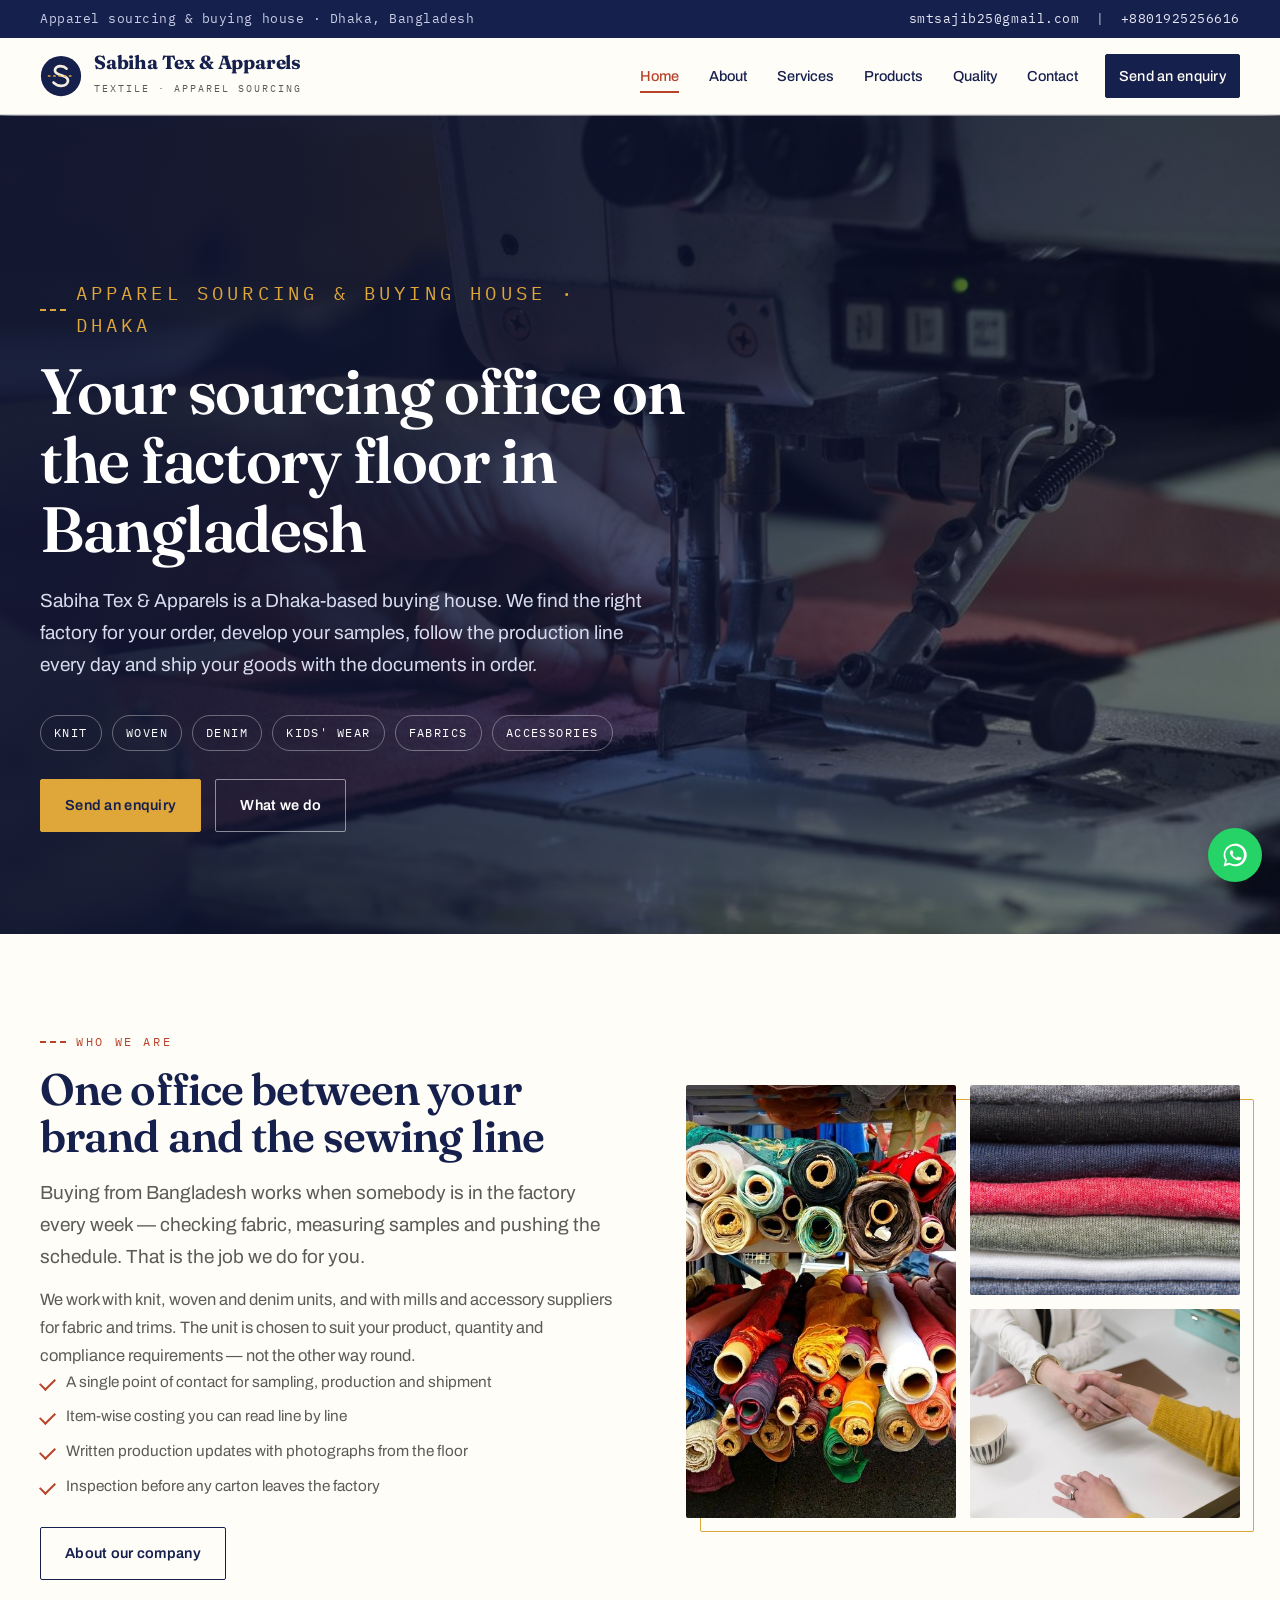
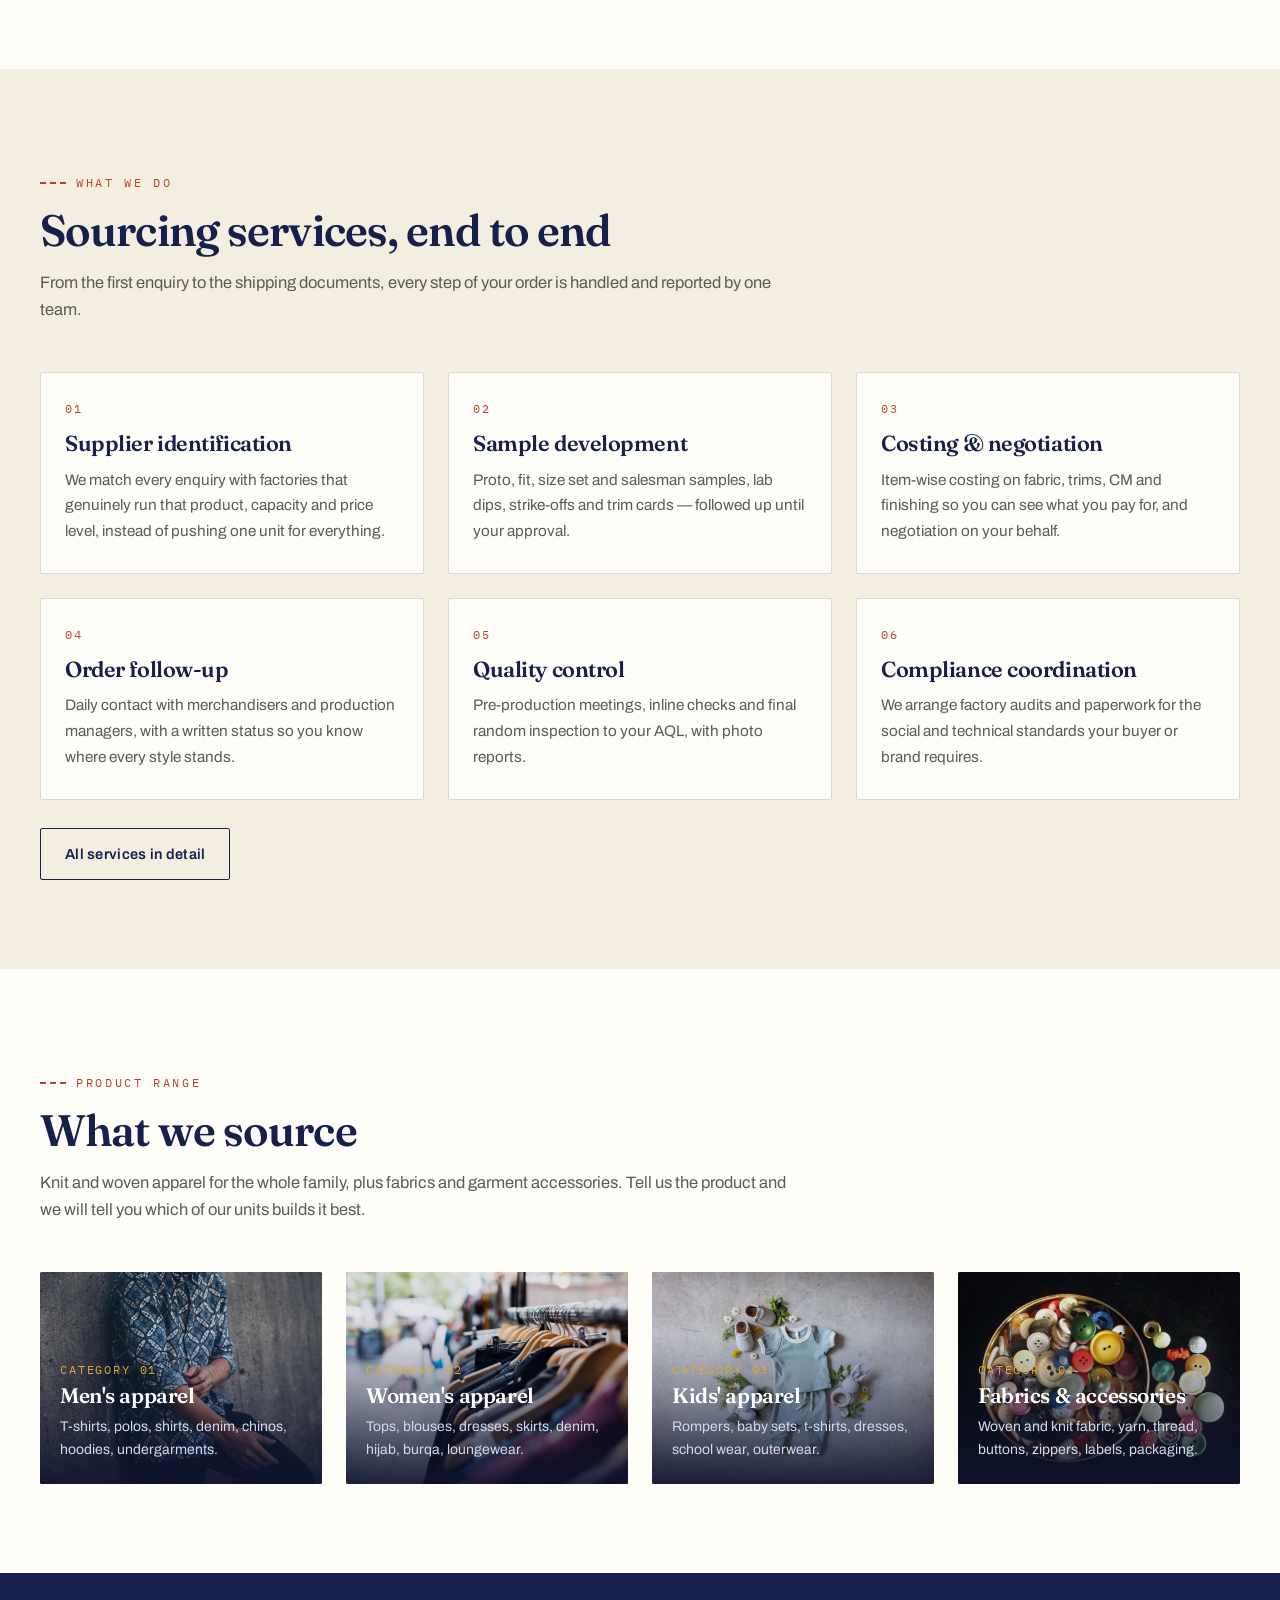
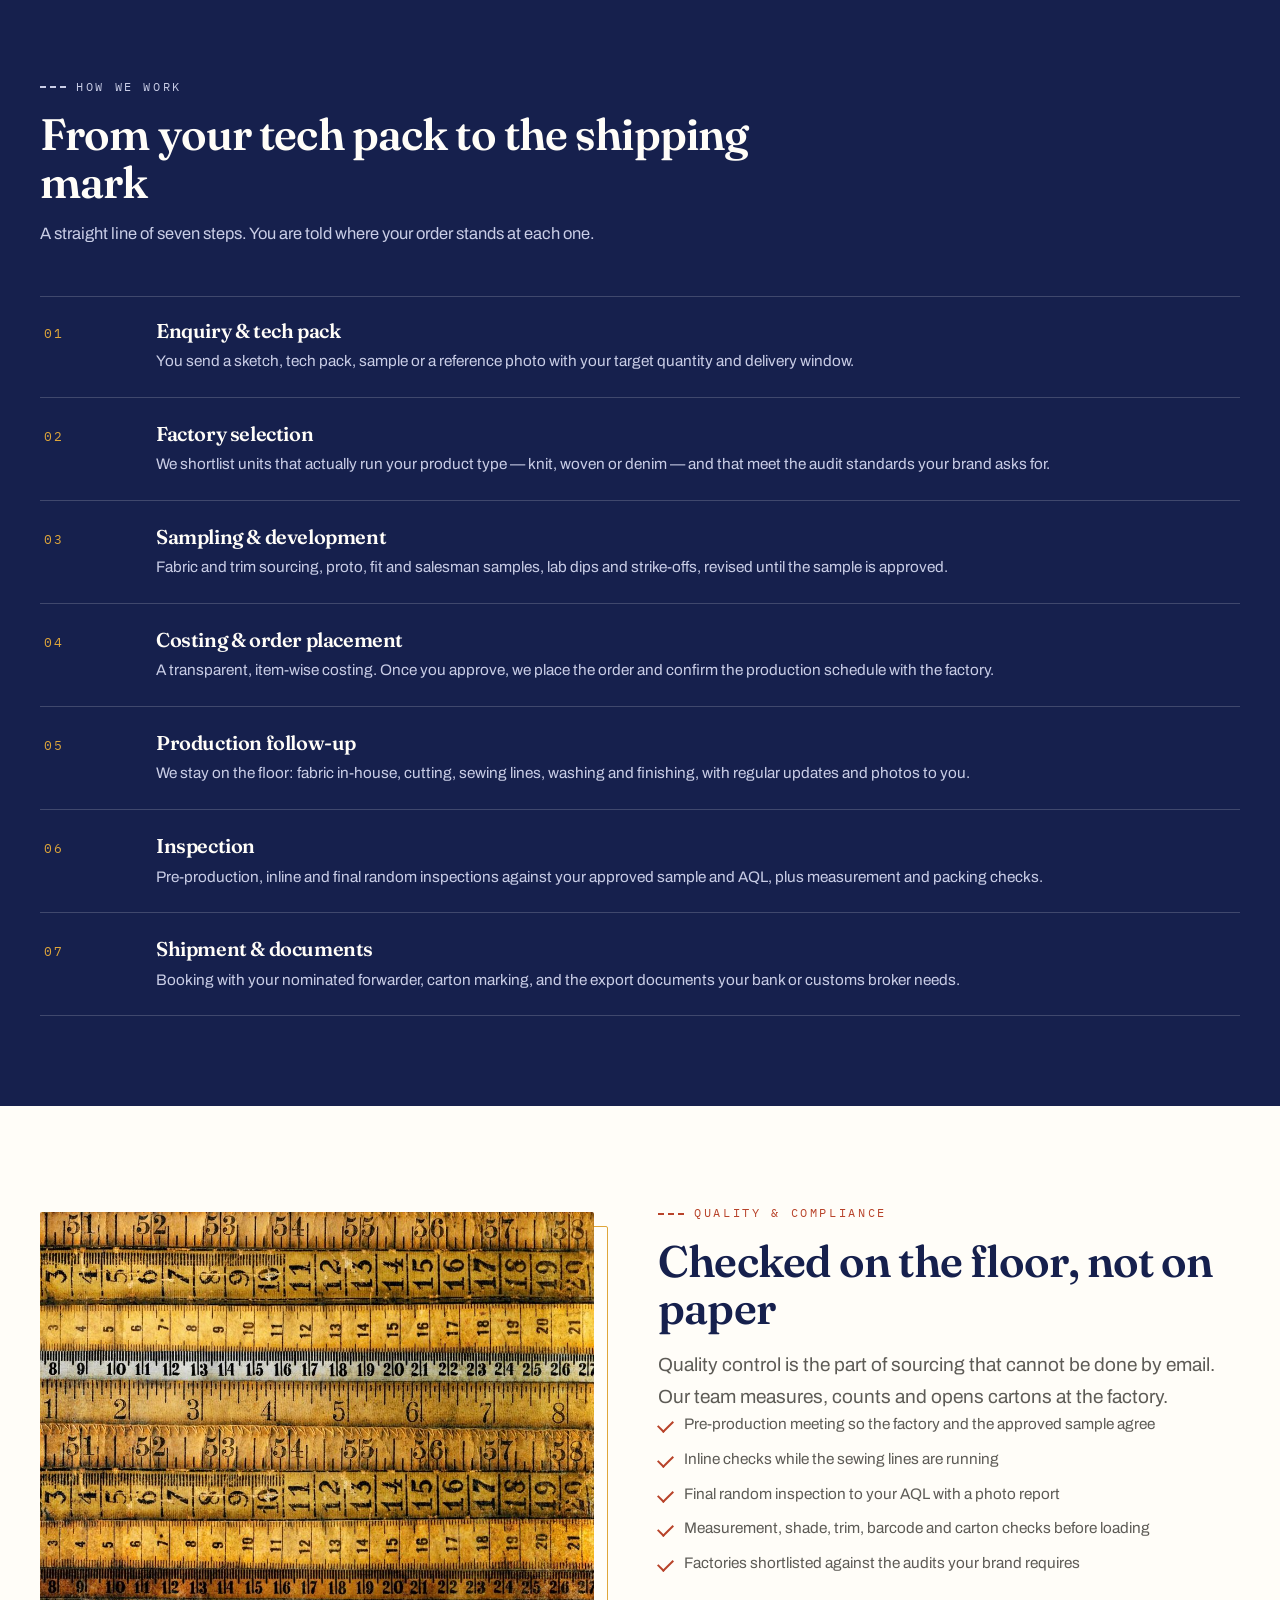
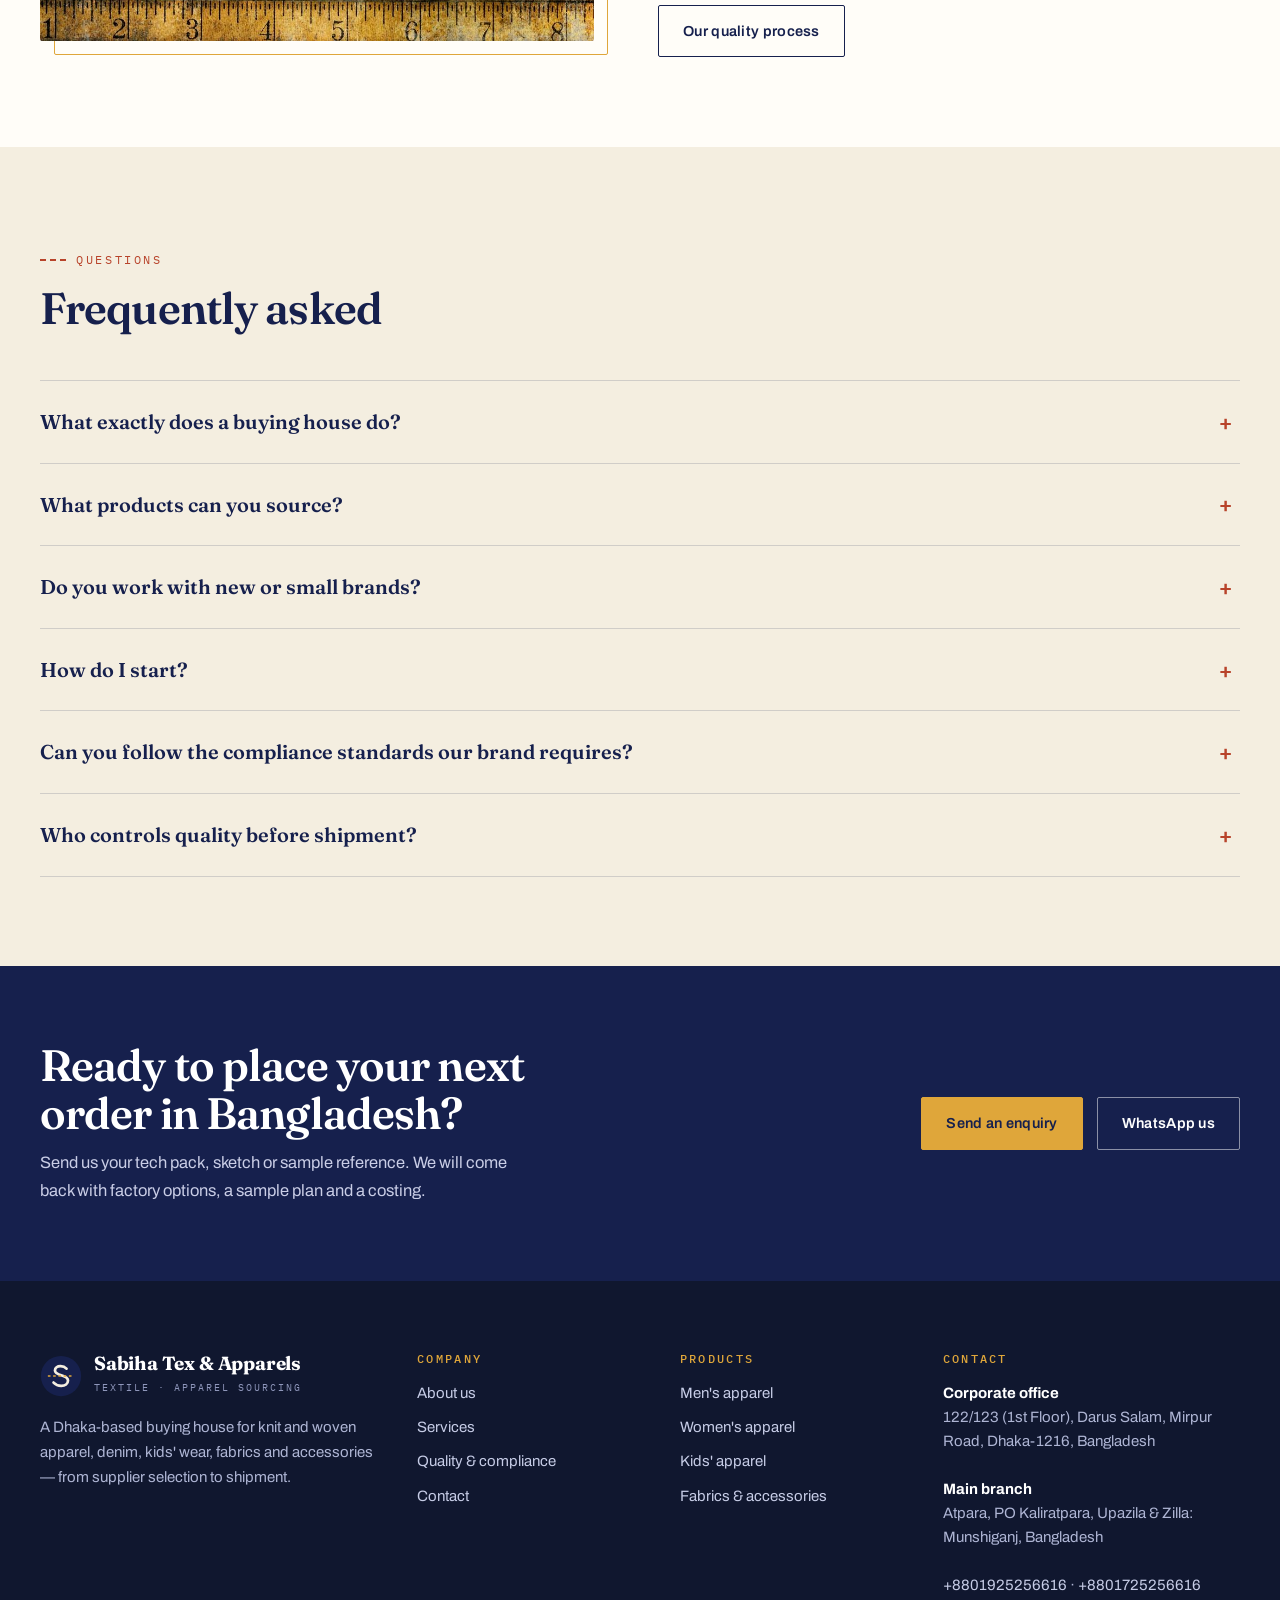
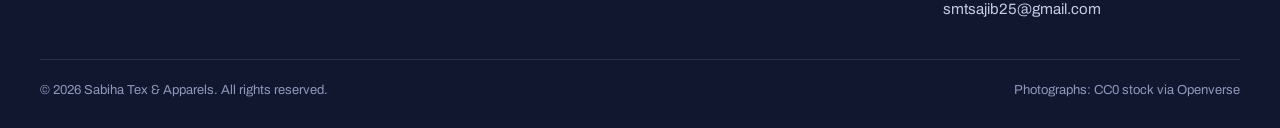
==== commit 74053c7a: "Update product ranges per owner's corrections - Drop sweaters and knitwear wording sitewide (hero ch" ====
--- a/index.html
+++ b/index.html
@@ -4,13 +4,13 @@
 <meta charset="utf-8" />
 <meta name="viewport" content="width=device-width, initial-scale=1" />
 <title>Sabiha Tex & Apparels — Apparel Sourcing &amp; Buying House in Bangladesh</title>
-<meta name="description" content="Sabiha Tex &amp; Apparels is a Dhaka-based apparel sourcing and buying house: supplier selection, sampling, costing, production follow-up, quality inspection and shipment for knitwear, woven, denim, kids' wear and home textiles." />
+<meta name="description" content="Sabiha Tex &amp; Apparels is a Dhaka-based apparel sourcing and buying house: supplier selection, sampling, costing, production follow-up, quality inspection and shipment for knit, woven and denim apparel, kids' wear, fabrics and accessories." />
 <link rel="canonical" href="https://www.sabihatexandapparels.com/index.html" />
 <meta name="theme-color" content="#16204d" />
 <meta property="og:type" content="website" />
 <meta property="og:site_name" content="Sabiha Tex &amp; Apparels" />
 <meta property="og:title" content="Sabiha Tex & Apparels — Apparel Sourcing &amp; Buying House in Bangladesh" />
-<meta property="og:description" content="Sabiha Tex &amp; Apparels is a Dhaka-based apparel sourcing and buying house: supplier selection, sampling, costing, production follow-up, quality inspection and shipment for knitwear, woven, denim, kids' wear and home textiles." />
+<meta property="og:description" content="Sabiha Tex &amp; Apparels is a Dhaka-based apparel sourcing and buying house: supplier selection, sampling, costing, production follow-up, quality inspection and shipment for knit, woven and denim apparel, kids' wear, fabrics and accessories." />
 <meta property="og:url" content="https://www.sabihatexandapparels.com/index.html" />
 <meta property="og:image" content="https://www.sabihatexandapparels.com/assets/img/hero-sewing.jpg" />
 <meta name="twitter:card" content="summary_large_image" />
@@ -35,11 +35,11 @@
     {"@type": "PostalAddress", "streetAddress": "Atpara, PO Kaliratpara", "addressLocality": "Munshiganj", "addressCountry": "BD"}
   ],
   "areaServed": "Worldwide",
-  "knowsAbout": ["apparel sourcing", "buying house", "knitwear", "woven garments", "denim", "home textiles"]
+  "knowsAbout": ["apparel sourcing", "buying house", "knit garments", "woven garments", "denim", "kids wear", "fabrics and garment accessories"]
 }
 </script>
 <script type="application/ld+json">
-{"@context": "https://schema.org", "@type": "FAQPage", "mainEntity": [{"@type": "Question", "name": "What exactly does a buying house do?", "acceptedAnswer": {"@type": "Answer", "text": "We work on the buyer's side. You tell us what you want made; we find the right factory, develop the samples, negotiate the price, watch production on the floor, inspect the goods and get them shipped. You deal with one office in Dhaka instead of chasing several factories."}}, {"@type": "Question", "name": "What products can you source?", "acceptedAnswer": {"@type": "Answer", "text": "Knit and woven garments for men, women and kids  t-shirts, polos, shirts, jeans and denim, chinos, shorts, sweatshirts, sweaters and outerwear  plus home textiles such as bed linen, and woven and knit fabrics."}}, {"@type": "Question", "name": "Do you work with new or small brands?", "acceptedAnswer": {"@type": "Answer", "text": "Yes. Quantities, fabric and finishing decide which factory fits, so send your details and we will tell you honestly whether we can place the order well."}}, {"@type": "Question", "name": "How do I start?", "acceptedAnswer": {"@type": "Answer", "text": "Send a tech pack, sketch, photo or physical sample with your target quantity, fabric and delivery date to smtsajib25@gmail.com or message us on WhatsApp. We reply with factory options and a sample plan."}}, {"@type": "Question", "name": "Can you follow the compliance standards our brand requires?", "acceptedAnswer": {"@type": "Answer", "text": "Yes. Tell us which audits and standards you need the factory to hold  for example BSCI, Sedex, WRAP, OEKO-TEX or GOTS  and we shortlist units accordingly and share their current certificates."}}, {"@type": "Question", "name": "Who controls quality before shipment?", "acceptedAnswer": {"@type": "Answer", "text": "Our own team inspects at the factory: pre-production, during the sewing run and a final random inspection against the approved sample and your AQL, with a written and photo report before the goods leave."}}]}
+{"@context": "https://schema.org", "@type": "FAQPage", "mainEntity": [{"@type": "Question", "name": "What exactly does a buying house do?", "acceptedAnswer": {"@type": "Answer", "text": "We work on the buyer's side. You tell us what you want made; we find the right factory, develop the samples, negotiate the price, watch production on the floor, inspect the goods and get them shipped. You deal with one office in Dhaka instead of chasing several factories."}}, {"@type": "Question", "name": "What products can you source?", "acceptedAnswer": {"@type": "Answer", "text": "Knit and woven garments for men, women and kids  t-shirts, polos, shirts, jeans and denim, chinos, shorts, hoodies, undergarments, hijab and burqa, kids' rompers and outerwear  plus fabrics, yarn, trims and garment accessories."}}, {"@type": "Question", "name": "Do you work with new or small brands?", "acceptedAnswer": {"@type": "Answer", "text": "Yes. Quantities, fabric and finishing decide which factory fits, so send your details and we will tell you honestly whether we can place the order well."}}, {"@type": "Question", "name": "How do I start?", "acceptedAnswer": {"@type": "Answer", "text": "Send a tech pack, sketch, photo or physical sample with your target quantity, fabric and delivery date to smtsajib25@gmail.com or message us on WhatsApp. We reply with factory options and a sample plan."}}, {"@type": "Question", "name": "Can you follow the compliance standards our brand requires?", "acceptedAnswer": {"@type": "Answer", "text": "Yes. Tell us which audits and standards you need the factory to hold  for example BSCI, Sedex, WRAP, OEKO-TEX or GOTS  and we shortlist units accordingly and share their current certificates."}}, {"@type": "Question", "name": "Who controls quality before shipment?", "acceptedAnswer": {"@type": "Answer", "text": "Our own team inspects at the factory: pre-production, during the sewing run and a final random inspection against the approved sample and your AQL, with a written and photo report before the goods leave."}}]}
 </script>
 </head>
 <body>
@@ -81,7 +81,7 @@
     <p class="eyebrow light">Apparel sourcing &amp; buying house &middot; Dhaka</p>
     <h1>Your sourcing office on the factory floor in Bangladesh</h1>
     <p>Sabiha Tex &amp; Apparels is a Dhaka-based buying house. We find the right factory for your order, develop your samples, follow the production line every day and ship your goods with the documents in order.</p>
-    <div class="chips"><span>Knitwear</span><span>Woven</span><span>Denim</span><span>Sweaters</span><span>Kids' wear</span><span>Home textiles</span></div>
+    <div class="chips"><span>Knit</span><span>Woven</span><span>Denim</span><span>Kids' wear</span><span>Fabrics</span><span>Accessories</span></div>
     <div class="btn-row"><a class="btn light" href="contact.html">Send an enquiry</a><a class="btn outline-light" href="services.html">What we do</a></div>
   </div>
 </section>
@@ -92,7 +92,7 @@
       <p class="eyebrow">Who we are</p>
       <h2>One office between your brand and the sewing line</h2>
       <p class="lede" style="margin-top:16px">Buying from Bangladesh works when somebody is in the factory every week &mdash; checking fabric, measuring samples and pushing the schedule. That is the job we do for you.</p>
-      <p style="margin-top:14px">We are a textile and apparel sourcing house based at Darus Salam, Dhaka, with a branch office in Munshiganj. We work with knit, woven, denim, sweater and home-textile units, and we choose the unit to suit your product, quantity and compliance requirements &mdash; not the other way round.</p>
+      <p style="margin-top:14px">We work with knit, woven and denim units, and with mills and accessory suppliers for fabric and trims. The unit is chosen to suit your product, quantity and compliance requirements &mdash; not the other way round.</p>
       <ul class="ticks"><li>A single point of contact for sampling, production and shipment</li><li>Item-wise costing you can read line by line</li><li>Written production updates with photographs from the floor</li><li>Inspection before any carton leaves the factory</li></ul>
       <div class="btn-row"><a class="btn ghost" href="about.html">About our company</a></div>
     </div>
@@ -154,24 +154,24 @@
     <div class="section-head reveal">
       <p class="eyebrow">Product range</p>
       <h2>What we source</h2>
-      <p>Knit and woven apparel for the whole family, plus home textiles and fabric. Tell us the product and we will tell you which of our units builds it best.</p>
+      <p>Knit and woven apparel for the whole family, plus fabrics and garment accessories. Tell us the product and we will tell you which of our units builds it best.</p>
     </div>
     <div class="grid g4">
   <a class="mcard reveal" style="transition-delay:0ms" href="mens.html">
     <img src="assets/img/mens-model.jpg" alt="Men's apparel" loading="lazy" />
-    <div class="cap"><span>Category 01</span><h3>Men's apparel</h3><p>T-shirts, polos, shirts, denim, chinos, knitwear and outerwear.</p></div>
+    <div class="cap"><span>Category 01</span><h3>Men's apparel</h3><p>T-shirts, polos, shirts, denim, chinos, hoodies, undergarments.</p></div>
   </a>
   <a class="mcard reveal" style="transition-delay:80ms" href="womens.html">
     <img src="assets/img/womens-hangers.jpg" alt="Women's apparel" loading="lazy" />
-    <div class="cap"><span>Category 02</span><h3>Women's apparel</h3><p>Tops, blouses, dresses, skirts, denim, knitwear and loungewear.</p></div>
+    <div class="cap"><span>Category 02</span><h3>Women's apparel</h3><p>Tops, blouses, dresses, skirts, denim, hijab, burqa, loungewear.</p></div>
   </a>
   <a class="mcard reveal" style="transition-delay:160ms" href="kids.html">
     <img src="assets/img/kids-baby.jpg" alt="Kids' apparel" loading="lazy" />
-    <div class="cap"><span>Category 03</span><h3>Kids' apparel</h3><p>Baby sets, t-shirts, dresses, school wear, knitwear and outerwear.</p></div>
-  </a>
-  <a class="mcard reveal" style="transition-delay:240ms" href="home-textiles.html">
-    <img src="assets/img/home-pillows.jpg" alt="Home textiles &amp; fabrics" loading="lazy" />
-    <div class="cap"><span>Category 04</span><h3>Home textiles &amp; fabrics</h3><p>Bed linen, towels, cushion covers, woven and knit fabric, yarn and trims.</p></div>
+    <div class="cap"><span>Category 03</span><h3>Kids' apparel</h3><p>Rompers, baby sets, t-shirts, dresses, school wear, outerwear.</p></div>
+  </a>
+  <a class="mcard reveal" style="transition-delay:240ms" href="fabrics-accessories.html">
+    <img src="assets/img/trims.jpg" alt="Fabrics &amp; accessories" loading="lazy" />
+    <div class="cap"><span>Category 04</span><h3>Fabrics &amp; accessories</h3><p>Woven and knit fabric, yarn, thread, buttons, zippers, labels, packaging.</p></div>
   </a>
 </div>
   </div>
@@ -186,7 +186,7 @@
     </div>
     <ol class="steps">
   <li class="reveal"><span class="idx">01</span><div><h3>Enquiry &amp; tech pack</h3><p>You send a sketch, tech pack, sample or a reference photo with your target quantity and delivery window.</p></div></li>
-  <li class="reveal"><span class="idx">02</span><div><h3>Factory selection</h3><p>We shortlist units that actually run your product type &mdash; knit, woven, denim, sweater or home textile &mdash; and that meet the audit standards your brand asks for.</p></div></li>
+  <li class="reveal"><span class="idx">02</span><div><h3>Factory selection</h3><p>We shortlist units that actually run your product type &mdash; knit, woven or denim &mdash; and that meet the audit standards your brand asks for.</p></div></li>
   <li class="reveal"><span class="idx">03</span><div><h3>Sampling &amp; development</h3><p>Fabric and trim sourcing, proto, fit and salesman samples, lab dips and strike-offs, revised until the sample is approved.</p></div></li>
   <li class="reveal"><span class="idx">04</span><div><h3>Costing &amp; order placement</h3><p>A transparent, item-wise costing. Once you approve, we place the order and confirm the production schedule with the factory.</p></div></li>
   <li class="reveal"><span class="idx">05</span><div><h3>Production follow-up</h3><p>We stay on the floor: fabric in-house, cutting, sewing lines, washing and finishing, with regular updates and photos to you.</p></div></li>
@@ -217,7 +217,7 @@
     </div>
     <div class="faq">
   <details><summary>What exactly does a buying house do?</summary><p>We work on the buyer's side. You tell us what you want made; we find the right factory, develop the samples, negotiate the price, watch production on the floor, inspect the goods and get them shipped. You deal with one office in Dhaka instead of chasing several factories.</p></details>
-  <details><summary>What products can you source?</summary><p>Knit and woven garments for men, women and kids &mdash; t-shirts, polos, shirts, jeans and denim, chinos, shorts, sweatshirts, sweaters and outerwear &mdash; plus home textiles such as bed linen, and woven and knit fabrics.</p></details>
+  <details><summary>What products can you source?</summary><p>Knit and woven garments for men, women and kids &mdash; t-shirts, polos, shirts, jeans and denim, chinos, shorts, hoodies, undergarments, hijab and burqa, kids' rompers and outerwear &mdash; plus fabrics, yarn, trims and garment accessories.</p></details>
   <details><summary>Do you work with new or small brands?</summary><p>Yes. Quantities, fabric and finishing decide which factory fits, so send your details and we will tell you honestly whether we can place the order well.</p></details>
   <details><summary>How do I start?</summary><p>Send a tech pack, sketch, photo or physical sample with your target quantity, fabric and delivery date to smtsajib25@gmail.com or message us on WhatsApp. We reply with factory options and a sample plan.</p></details>
   <details><summary>Can you follow the compliance standards our brand requires?</summary><p>Yes. Tell us which audits and standards you need the factory to hold &mdash; for example BSCI, Sedex, WRAP, OEKO-TEX or GOTS &mdash; and we shortlist units accordingly and share their current certificates.</p></details>
@@ -251,7 +251,7 @@
       </svg>
           <span><b>Sabiha Tex &amp; Apparels</b><small>Textile &middot; Apparel Sourcing</small></span>
         </a>
-        <p style="color:#aeb5d4;max-width:38ch">A Dhaka-based buying house for apparel, knitwear, denim and home textiles — from supplier selection to shipment.</p>
+        <p style="color:#aeb5d4;max-width:38ch">A Dhaka-based buying house for knit and woven apparel, denim, kids' wear, fabrics and accessories — from supplier selection to shipment.</p>
       </div>
       <div>
         <h4>Company</h4>
@@ -268,7 +268,7 @@
           <li><a href="mens.html">Men's apparel</a></li>
           <li><a href="womens.html">Women's apparel</a></li>
           <li><a href="kids.html">Kids' apparel</a></li>
-          <li><a href="home-textiles.html">Home textiles &amp; fabrics</a></li>
+          <li><a href="fabrics-accessories.html">Fabrics &amp; accessories</a></li>
         </ul>
       </div>
       <div>
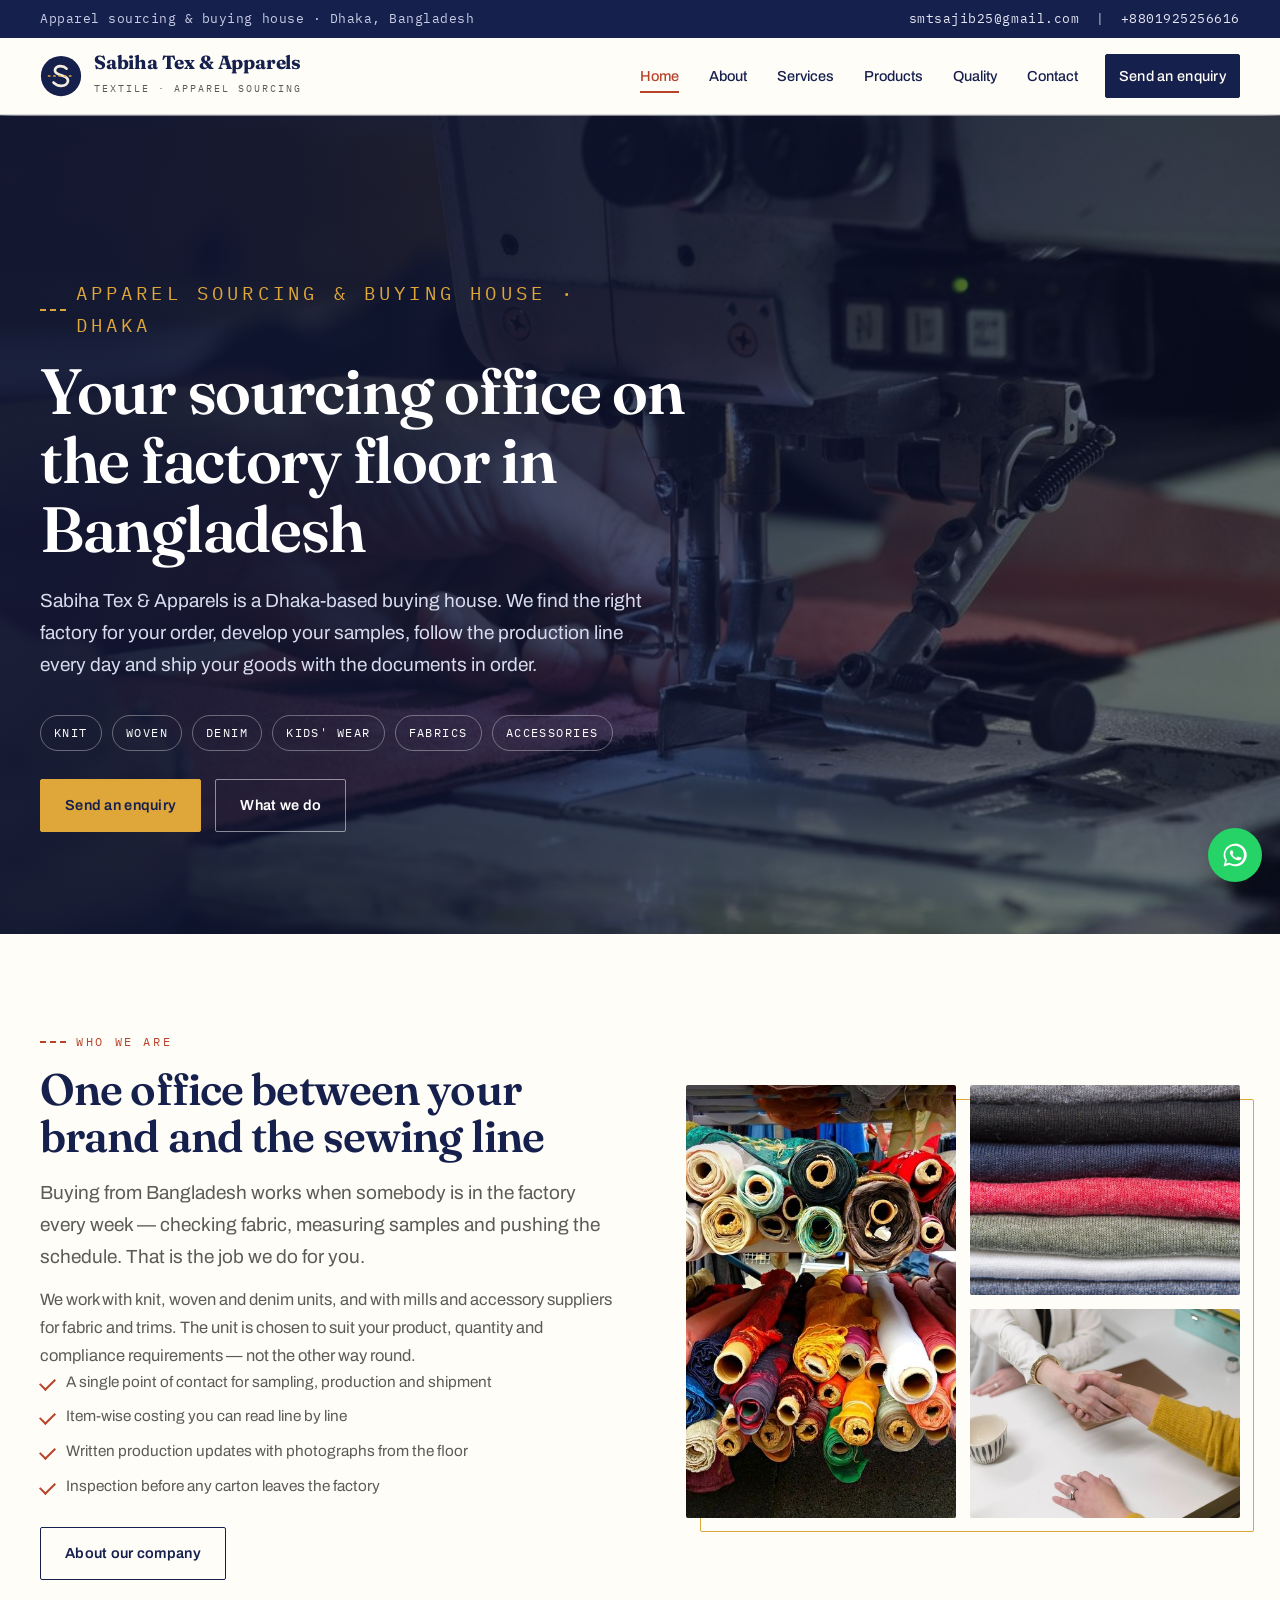
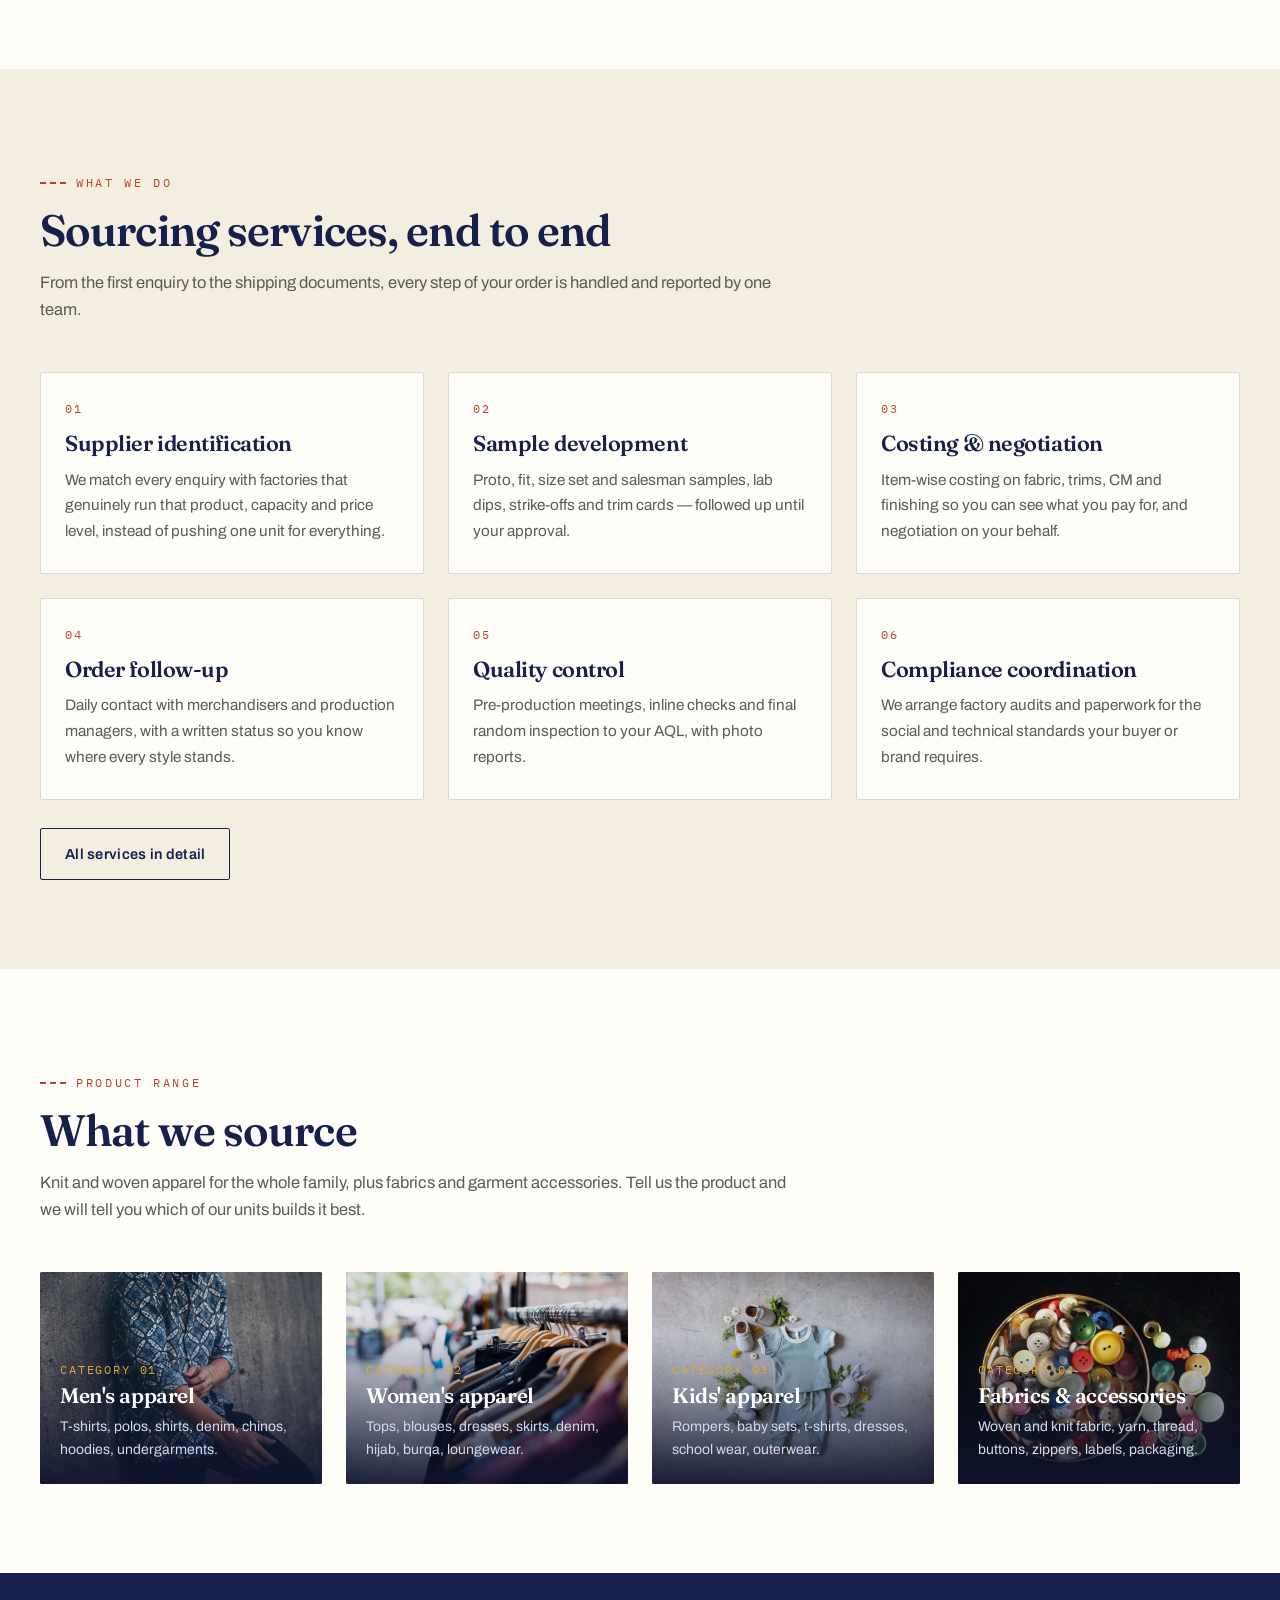
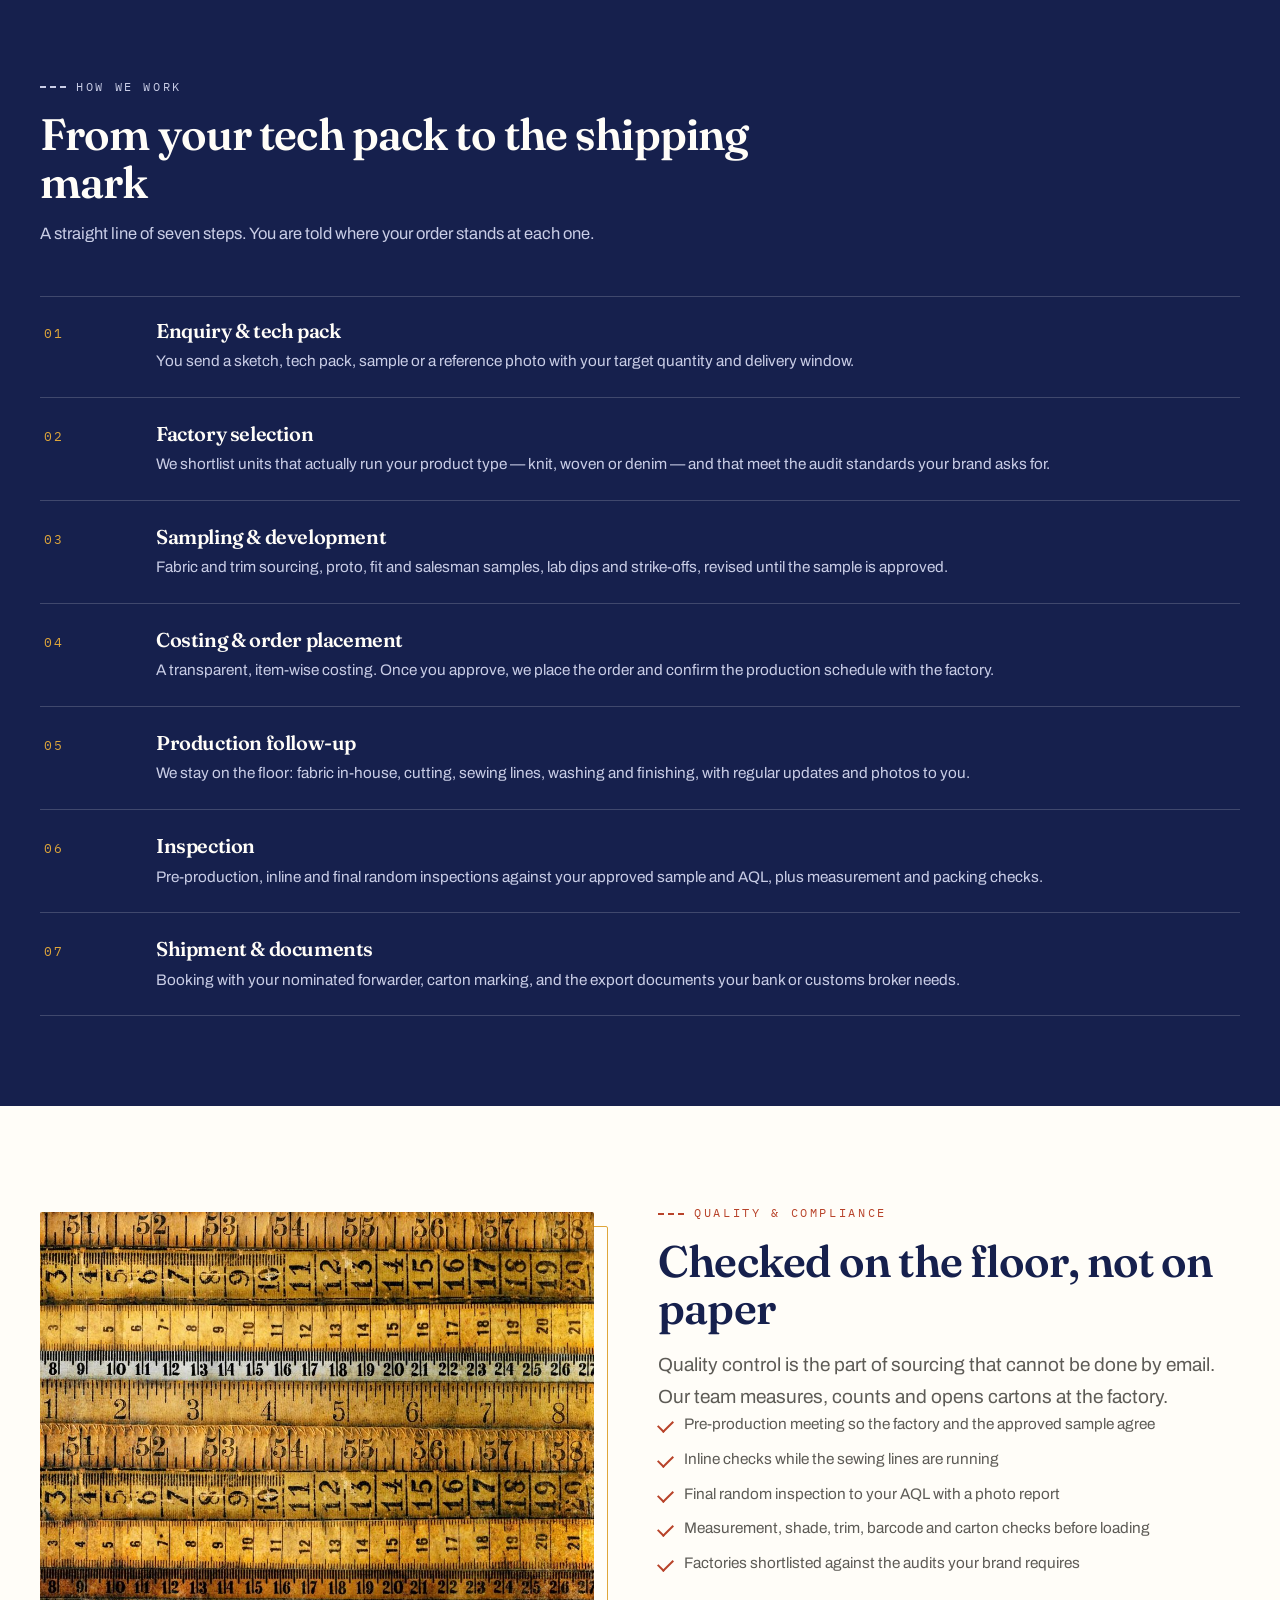
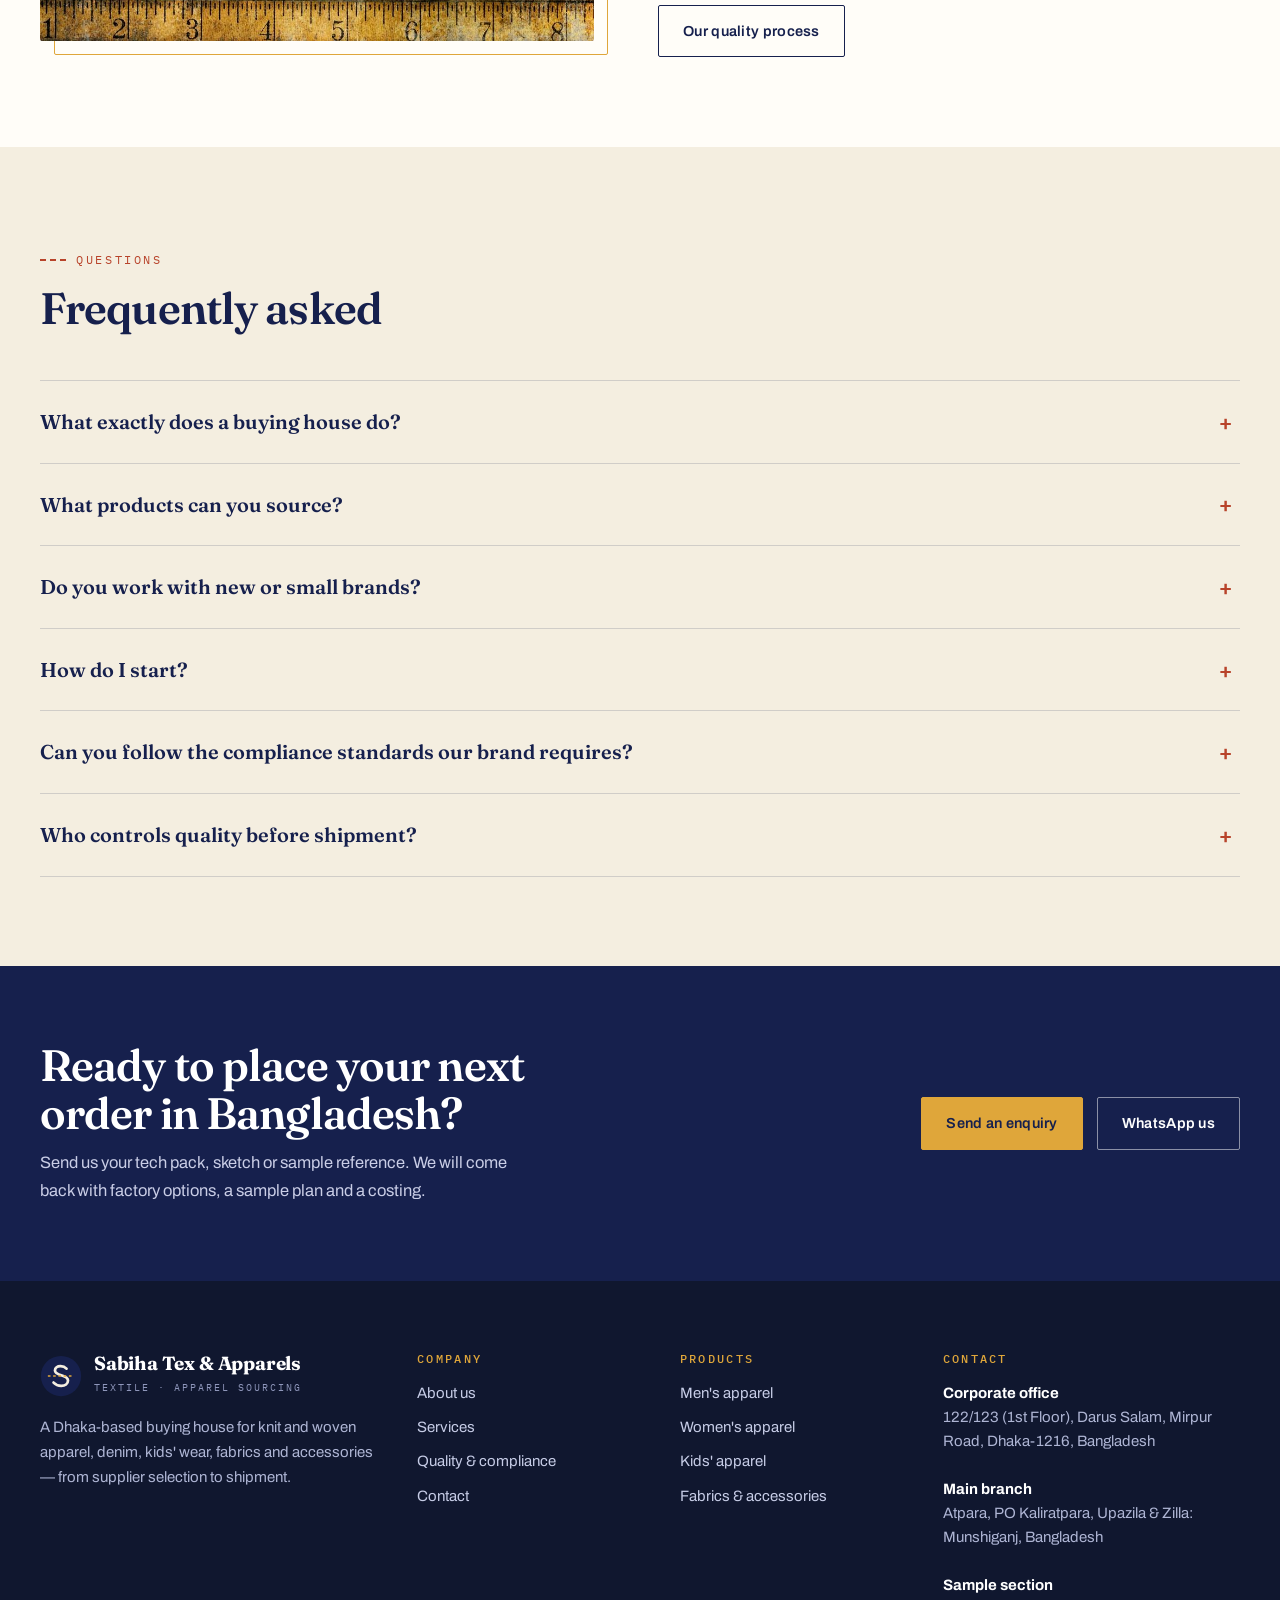
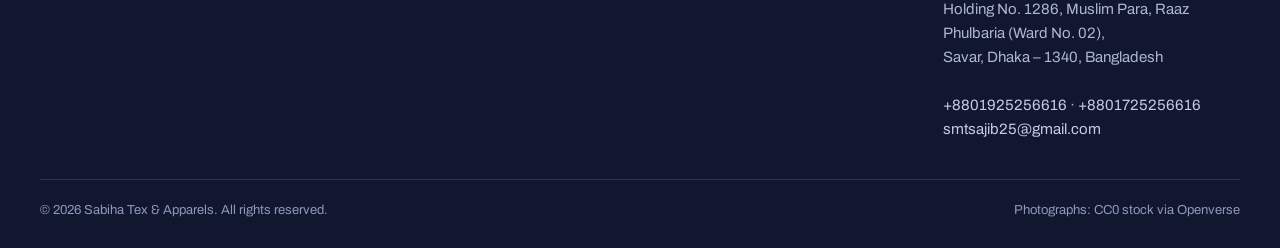
==== commit 059e3b25: "Add sample section address and a matching hijab & burqa photo - Footer and contact page now list the" ====
--- a/index.html
+++ b/index.html
@@ -32,7 +32,8 @@
   "telephone": ["+8801925256616", "+8801725256616"],
   "address": [
     {"@type": "PostalAddress", "streetAddress": "122/123 (1st Floor), Darus Salam, Mirpur Road", "addressLocality": "Dhaka", "postalCode": "1216", "addressCountry": "BD"},
-    {"@type": "PostalAddress", "streetAddress": "Atpara, PO Kaliratpara", "addressLocality": "Munshiganj", "addressCountry": "BD"}
+    {"@type": "PostalAddress", "streetAddress": "Atpara, PO Kaliratpara", "addressLocality": "Munshiganj", "addressCountry": "BD"},
+    {"@type": "PostalAddress", "streetAddress": "Holding No. 1286, Muslim Para, Raaz Phulbaria (Ward No. 02)", "addressLocality": "Savar, Dhaka", "postalCode": "1340", "addressCountry": "BD"}
   ],
   "areaServed": "Worldwide",
   "knowsAbout": ["apparel sourcing", "buying house", "knit garments", "woven garments", "denim", "kids wear", "fabrics and garment accessories"]
@@ -278,6 +279,8 @@
           122/123 (1st Floor), Darus Salam, Mirpur Road, Dhaka-1216, Bangladesh<br /><br />
           <strong style="color:#fff">Main branch</strong><br />
           Atpara, PO Kaliratpara, Upazila &amp; Zilla: Munshiganj, Bangladesh<br /><br />
+          <strong style="color:#fff">Sample section</strong><br />
+          Holding No. 1286, Muslim Para, Raaz Phulbaria (Ward No. 02),<br />Savar, Dhaka &ndash; 1340, Bangladesh<br /><br />
           <a href="tel:+8801925256616">+8801925256616</a> &middot; <a href="tel:+8801725256616">+8801725256616</a><br />
           <a href="mailto:smtsajib25@gmail.com">smtsajib25@gmail.com</a>
         </address>
